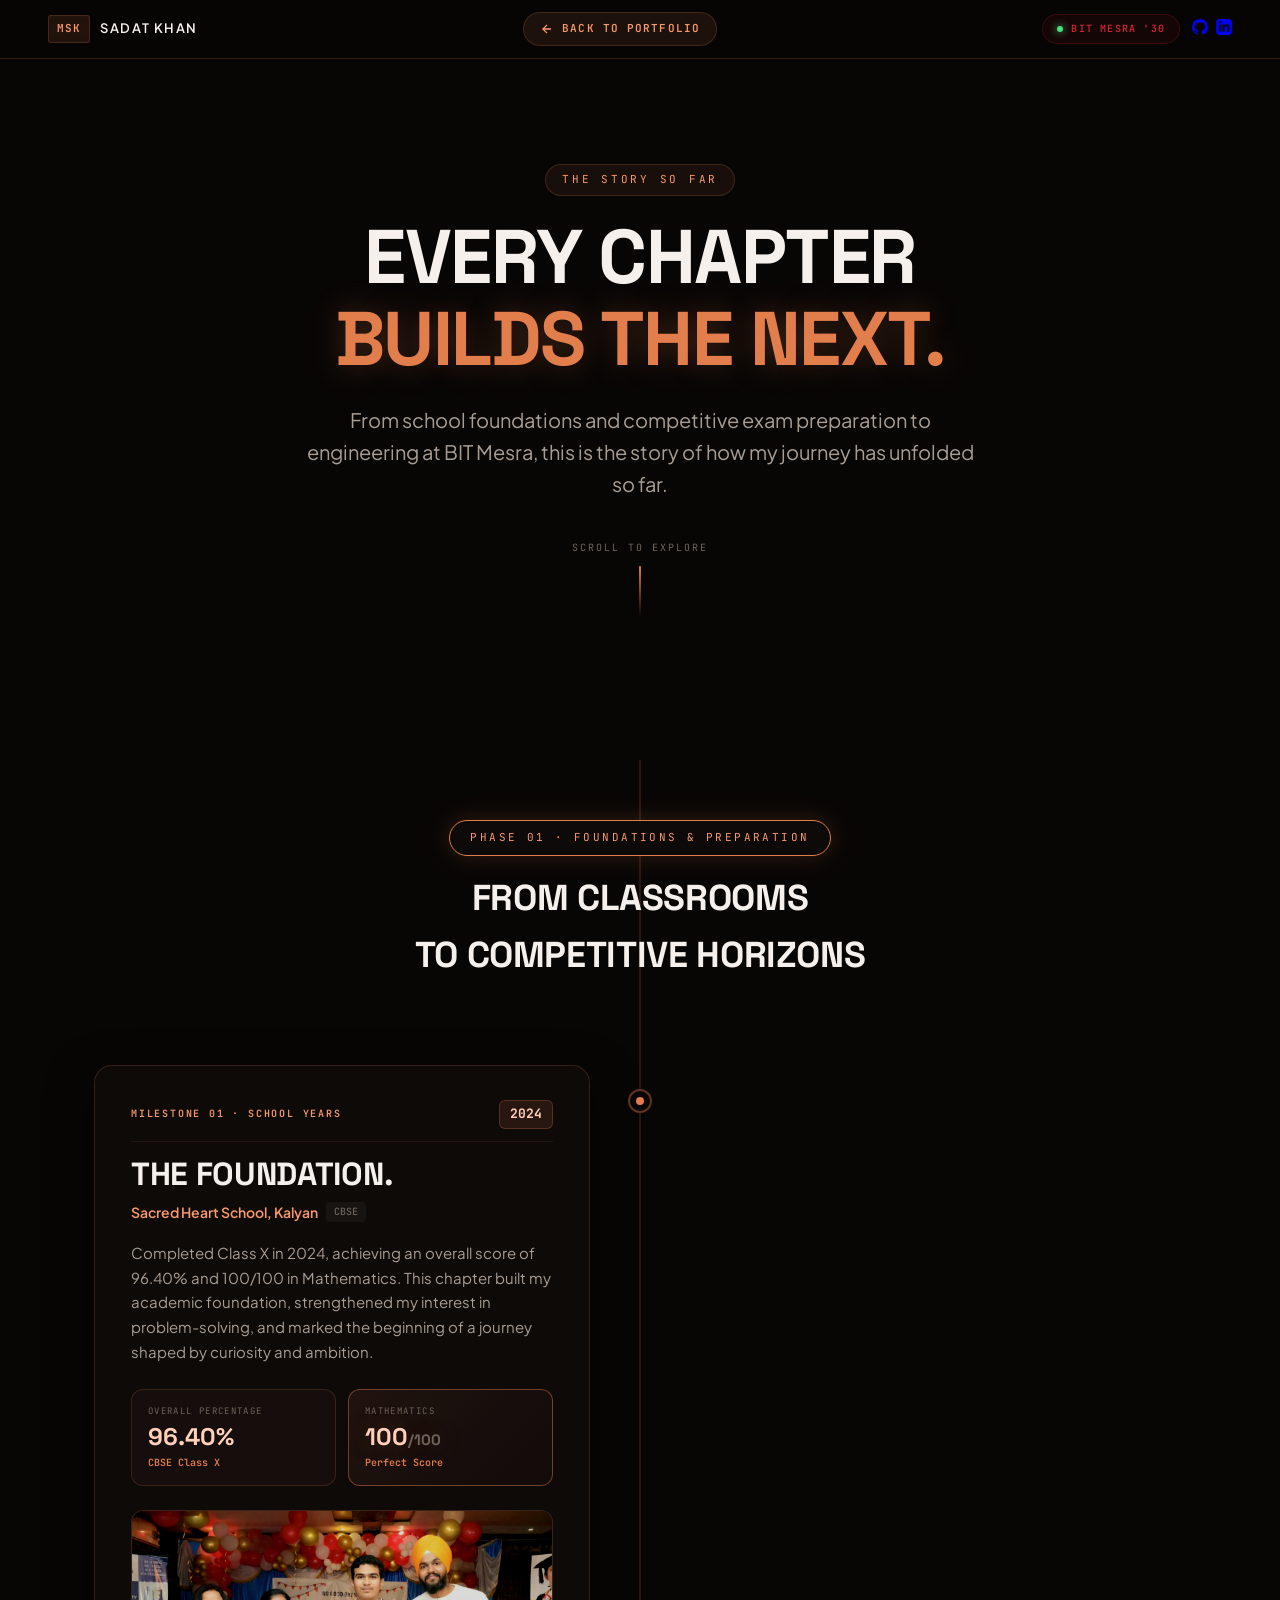
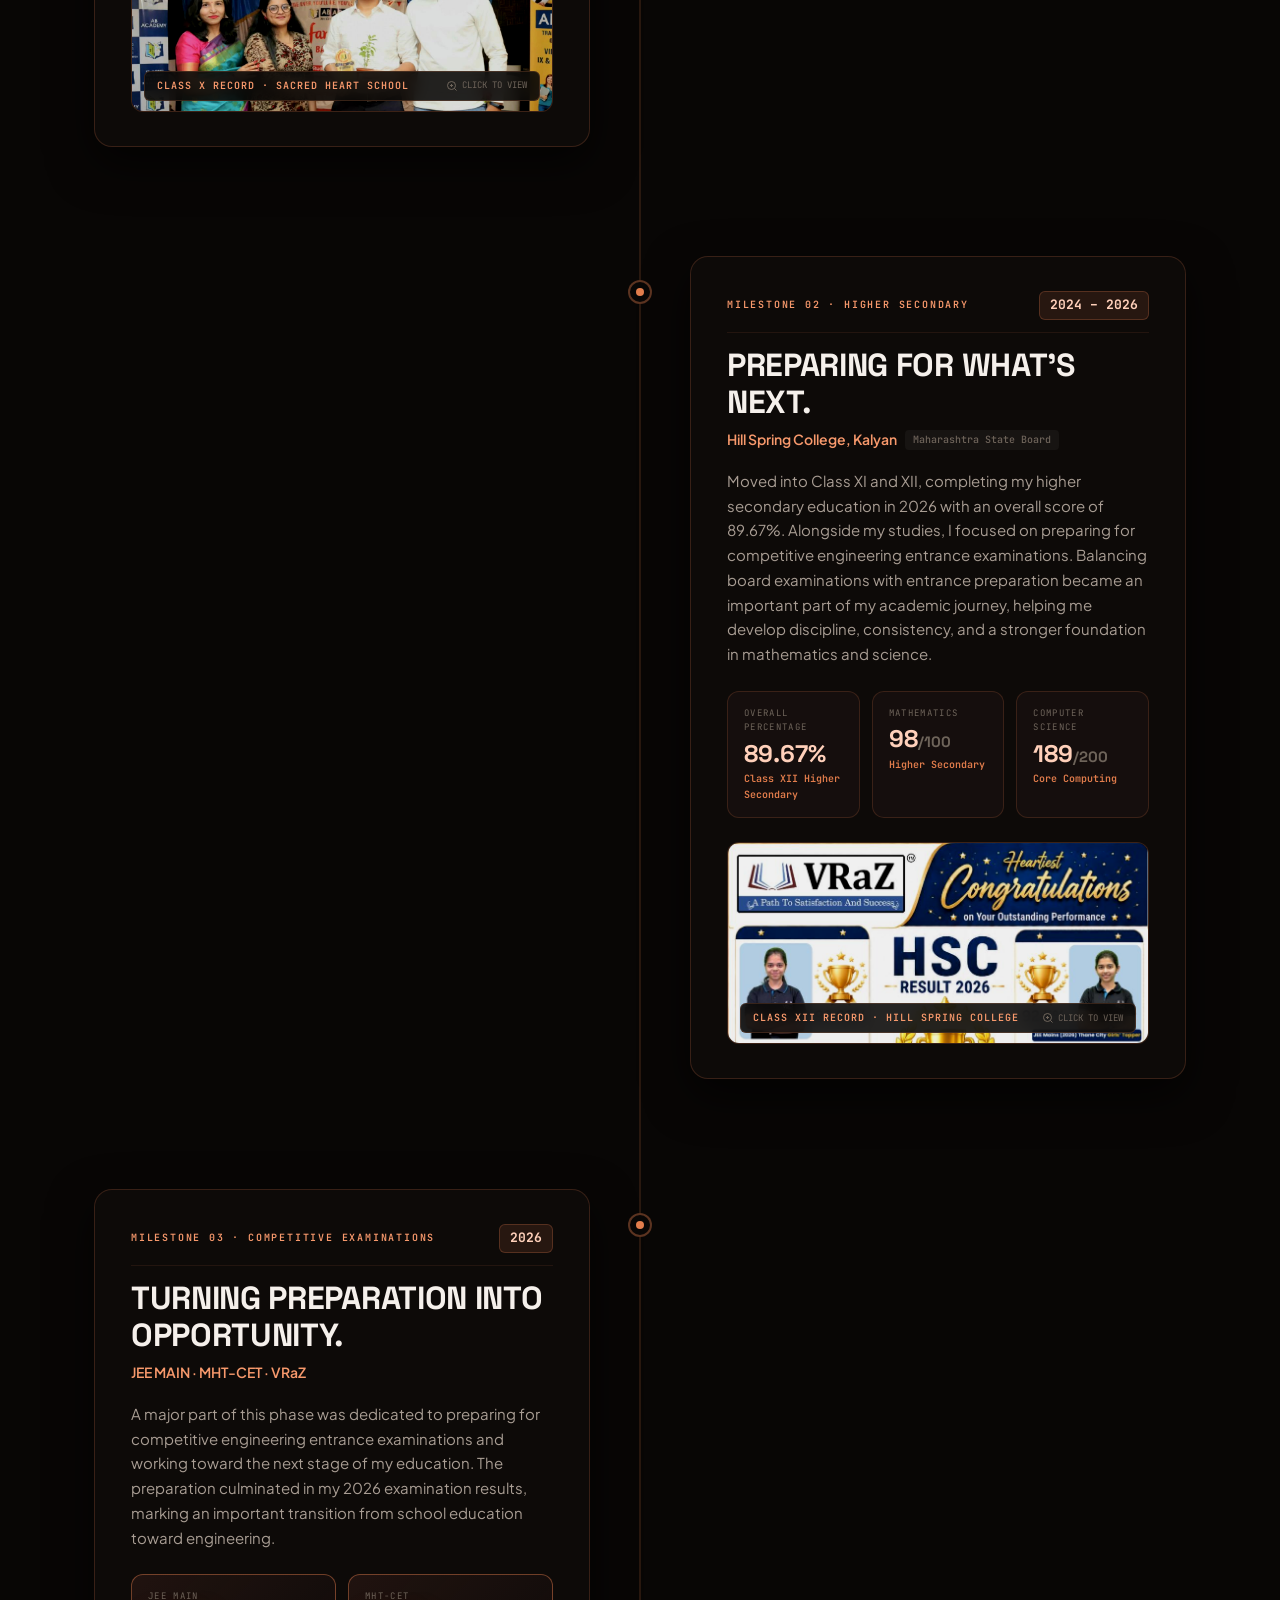
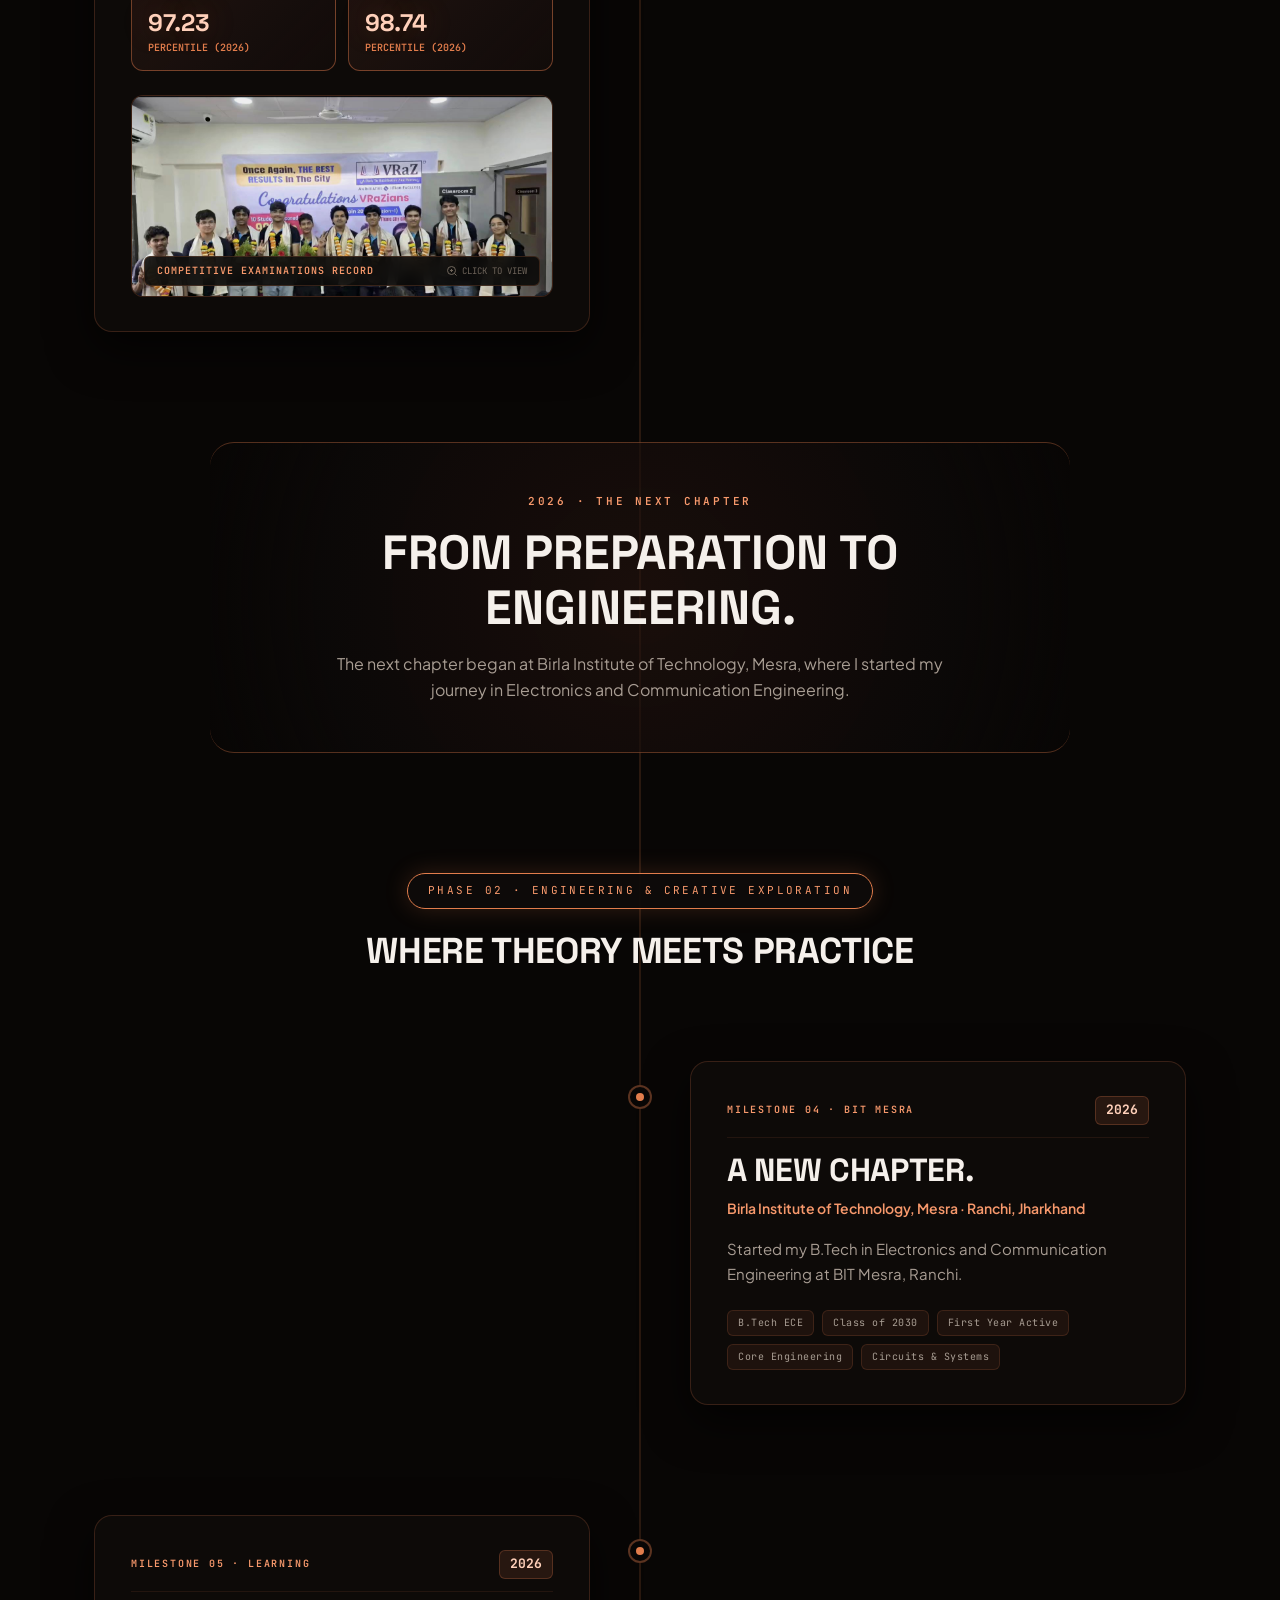
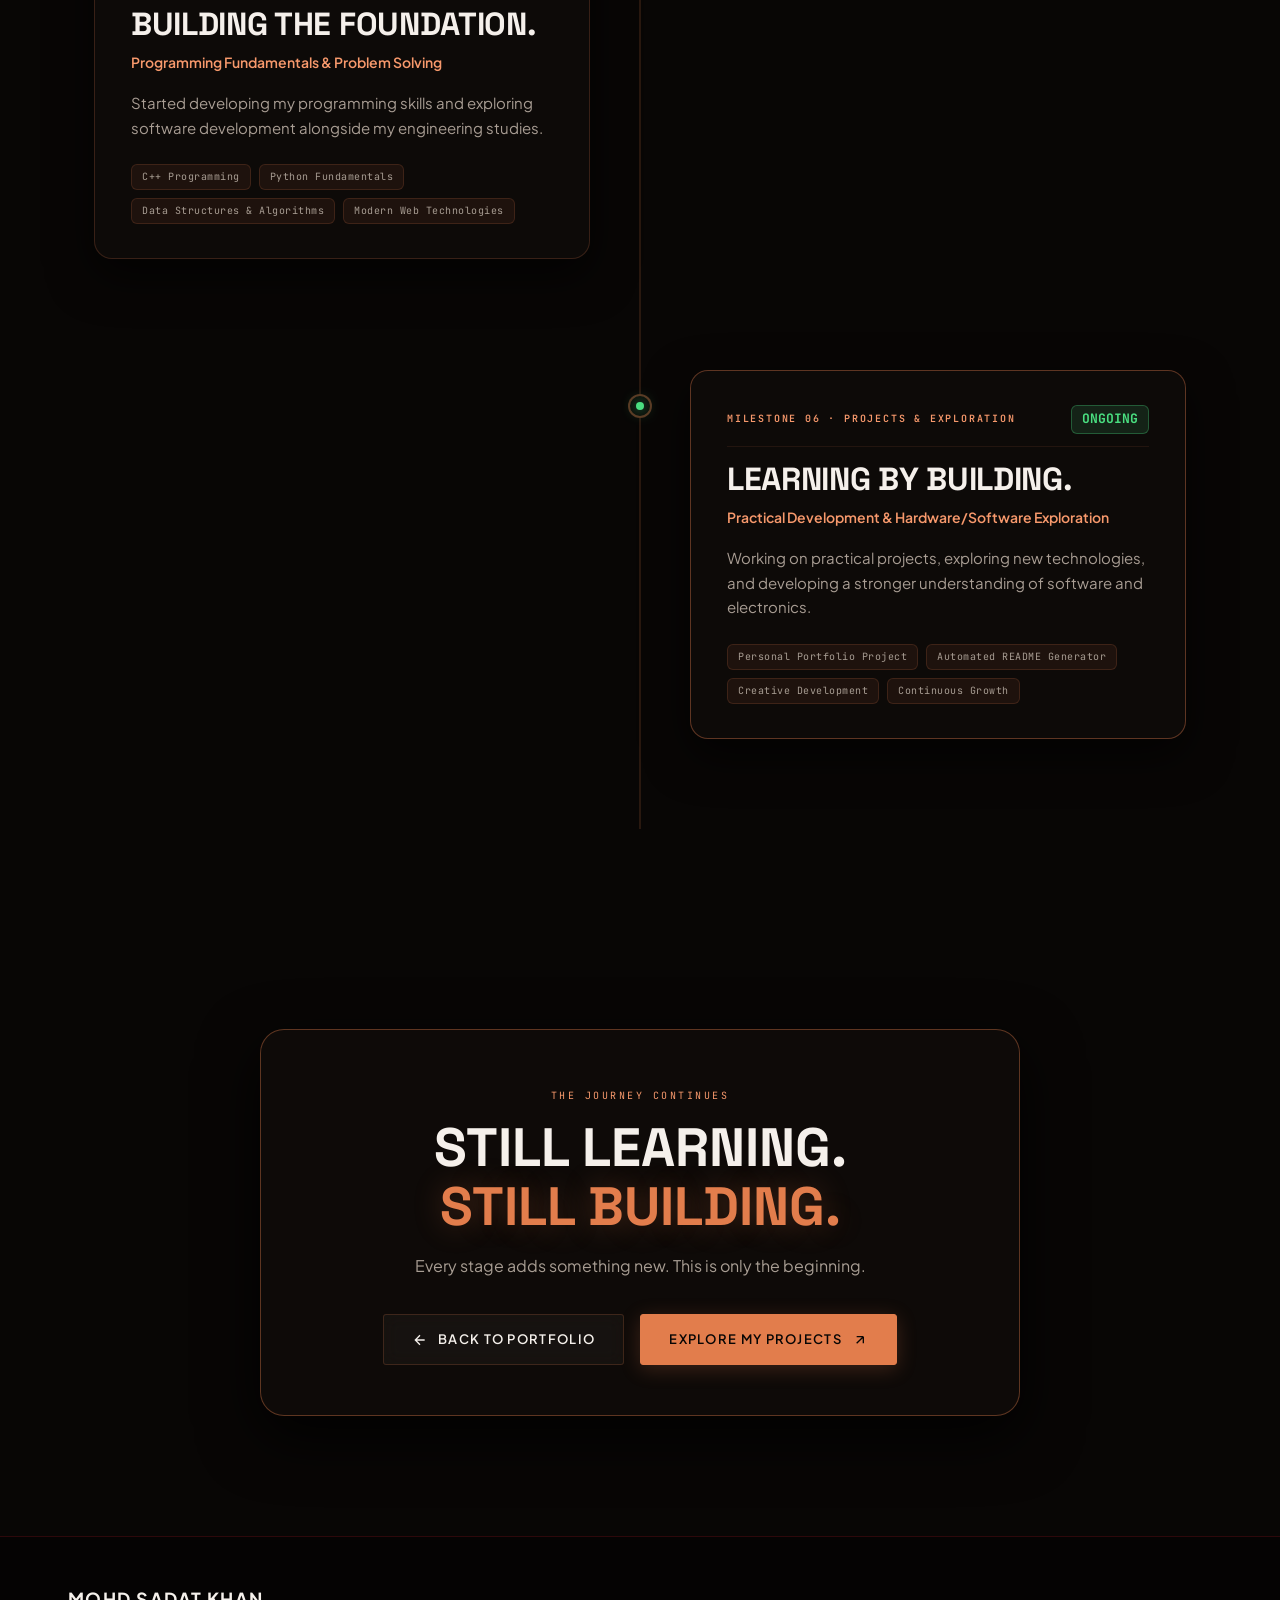
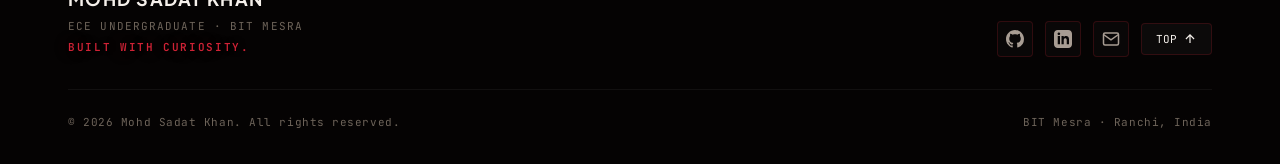
==== journey.html @ 093b2a89 "feat: complete and optimize cinematic developer portfolio" ====
<!DOCTYPE html>
<html lang="en">
<head>
  <meta charset="UTF-8">
  <meta name="viewport" content="width=device-width, initial-scale=1.0, viewport-fit=cover">
  <title>The Journey — Mohd Sadat Khan | Academic & Engineering Story</title>
  <meta name="description" content="The personal academic and engineering journey of Mohd Sadat Khan, from Sacred Heart School and Hill Spring College to competitive exams with VRaZ and B.Tech ECE at BIT Mesra.">
  <meta name="theme-color" content="#080605">
  <link rel="icon" type="image/svg+xml" href="favicon.svg">

  <!-- Open Graph / Facebook / LinkedIn -->
  <meta property="og:type" content="article">
  <meta property="og:title" content="The Journey — Mohd Sadat Khan | Academic &amp; Engineering Story">
  <meta property="og:description" content="The personal academic and engineering journey of Mohd Sadat Khan, from Sacred Heart School and Hill Spring College to competitive exams with VRaZ and B.Tech ECE at BIT Mesra.">
  <meta property="og:image" content="class12-photo-3.jpg">

  <!-- Twitter Card -->
  <meta name="twitter:card" content="summary_large_image">
  <meta name="twitter:title" content="The Journey — Mohd Sadat Khan | Academic &amp; Engineering Story">
  <meta name="twitter:description" content="The personal academic and engineering journey of Mohd Sadat Khan, from Sacred Heart School and Hill Spring College to competitive exams with VRaZ and B.Tech ECE at BIT Mesra.">
  <meta name="twitter:image" content="class12-photo-3.jpg">

  <!-- Google Fonts: Space Grotesk, Plus Jakarta Sans, JetBrains Mono -->
  <link rel="preconnect" href="https://fonts.googleapis.com">
  <link rel="preconnect" href="https://fonts.gstatic.com" crossorigin>
  <link href="https://fonts.googleapis.com/css2?family=JetBrains+Mono:wght@400;500;600;700&family=Plus+Jakarta+Sans:ital,wght@0,400;0,500;0,600;0,700;1,400&family=Space+Grotesk:wght@500;600;700;800&display=swap" rel="stylesheet">

  <link rel="stylesheet" href="style.css">
  <link rel="stylesheet" href="journey.css">
</head>
<body class="journey-page-body">

  <!-- Ambient Glow & Subtle Texture Layers -->
  <div class="journey-ambient-canvas" aria-hidden="true"></div>
  <div class="journey-grid-lines" aria-hidden="true"></div>

  <!-- Editorial Top Header -->
  <header class="site-header scrolled">
    <div class="header-inner">
      <a href="index.html" class="brand-logo" aria-label="Return to Mohd Sadat Khan Portfolio">
        <span class="logo-mark">MSK</span>
        <span class="logo-name">SADAT KHAN</span>
      </a>

      <div class="header-center-info">
        <a href="index.html" class="journey-nav-pill">
          <svg width="14" height="14" viewBox="0 0 24 24" fill="none" stroke="currentColor" stroke-width="2.2"><path d="M19 12H5M12 19l-7-7 7-7"/></svg>
          <span>BACK TO PORTFOLIO</span>
        </a>
      </div>

      <div class="header-right-actions">
        <div class="status-pill">
          <span class="pulse-indicator"></span>
          <span class="status-pill-text">BIT MESRA '30</span>
        </div>
        <div class="social-links">
          <a href="https://github.com/sadatkhan-codes" target="_blank" rel="noopener noreferrer" class="social-link" aria-label="GitHub Profile">
            <svg width="16" height="16" viewBox="0 0 24 24" fill="currentColor"><path d="M12 0C5.37 0 0 5.37 0 12c0 5.31 3.435 9.795 8.205 11.385.6.105.825-.255.825-.57 0-.285-.015-1.23-.015-2.235-3.015.555-3.795-.735-4.035-1.41-.135-.345-.72-1.41-1.23-1.695-.42-.225-1.02-.78-.015-.795.945-.015 1.62.87 1.845 1.23 1.08 1.815 2.805 1.305 3.495.99.105-.78.42-1.305.765-1.605-2.67-.3-5.46-1.335-5.46-5.925 0-1.305.465-2.385 1.23-3.225-.12-.3-.54-1.53.12-3.18 0 0 1.005-.315 3.3 1.23.96-.27 1.98-.405 3-.405s2.04.135 3 .405c2.295-1.56 3.3-1.23 3.3-1.23.66 1.65.24 2.88.12 3.18.765.84 1.23 1.905 1.23 3.225 0 4.605-2.805 5.625-5.475 5.925.435.375.81 1.095.81 2.22 0 1.605-.015 2.895-.015 3.3 0 .315.225.69.825.57A12.02 12.02 0 0024 12c0-6.63-5.37-12-12-12z"/></svg>
          </a>
          <a href="https://www.linkedin.com/in/mohd-sadat-khan-328823410/" target="_blank" rel="noopener noreferrer" class="social-link" aria-label="LinkedIn Profile">
            <svg width="16" height="16" viewBox="0 0 24 24" fill="currentColor"><path d="M19 0h-14c-2.761 0-5 2.239-5 5v14c0 2.761 2.239 5 5 5h14c2.762 0 5-2.239 5-5v-14c0-2.761-2.238-5-5-5zm-11 19h-3v-11h3v11zm-1.5-12.268c-.966 0-1.75-.79-1.75-1.764s.784-1.764 1.75-1.764 1.75.79 1.75 1.764-.783 1.764-1.75 1.764zm13.5 12.268h-3v-5.604c0-3.368-4-3.113-4 0v5.604h-3v-11h3v1.765c1.396-2.586 7-2.777 7 2.476v6.759z"/></svg>
          </a>
        </div>
      </div>
    </div>
  </header>

  <main id="main-content">

    <!-- PAGE OPENING: CINEMATIC INTRODUCTION -->
    <section class="journey-hero-section">
      <div class="journey-hero-container">
        <div class="journey-hero-label reveal-item">
          <span>THE STORY SO FAR</span>
        </div>
        <h1 class="journey-hero-title reveal-item">
          EVERY CHAPTER<br><span class="text-copper">BUILDS THE NEXT.</span>
        </h1>
        <p class="journey-hero-desc reveal-item">
          From school foundations and competitive exam preparation to engineering at BIT Mesra, this is the story of how my journey has unfolded so far.
        </p>

        <div class="journey-scroll-indicator reveal-item" aria-hidden="true">
          <span>SCROLL TO EXPLORE</span>
          <div class="journey-scroll-line"></div>
        </div>
      </div>
    </section>

    <!-- TIMELINE STORY CONTAINER -->
    <section class="journey-timeline-wrapper">
      
      <!-- Central Dynamic Timeline Spine -->
      <div class="timeline-spine" aria-hidden="true">
        <div class="timeline-spine-fill" id="timeline-spine-fill"></div>
      </div>

      <!-- ===================================================================
           PHASE 01: BEFORE BIT MESRA
           =================================================================== -->
      <div class="phase-banner reveal-item">
        <span class="phase-pill">PHASE 01 · FOUNDATIONS &amp; PREPARATION</span>
        <h2 class="phase-heading">FROM CLASSROOMS<br>TO COMPETITIVE HORIZONS</h2>
      </div>

      <!-- MILESTONE 01: SACRED HEART SCHOOL -->
      <div class="milestone-block left reveal-item" id="milestone-01">
        <div class="milestone-beacon" aria-hidden="true">
          <div class="beacon-core"></div>
        </div>

        <article class="milestone-card">
          <div class="card-meta-bar">
            <span class="card-milestone-num">MILESTONE 01 · SCHOOL YEARS</span>
            <span class="card-year-tag">2024</span>
          </div>

          <h3 class="card-main-title">THE FOUNDATION.</h3>
          <div class="card-institution">
            <span>Sacred Heart School, Kalyan</span>
            <span class="institution-board">CBSE</span>
          </div>

          <p class="card-narrative">
            Completed Class X in 2024, achieving an overall score of 96.40% and 100/100 in Mathematics.
            This chapter built my academic foundation, strengthened my interest in problem-solving, and marked the beginning of a journey shaped by curiosity and ambition.
          </p>

          <div class="academic-highlight-grid">
            <div class="highlight-stat-box">
              <span class="stat-label">OVERALL PERCENTAGE</span>
              <span class="stat-value">96.40%</span>
              <span class="stat-sublabel">CBSE Class X</span>
            </div>
            <div class="highlight-stat-box featured-score">
              <span class="stat-label">MATHEMATICS</span>
              <span class="stat-value text-copper">100<span style="font-size: 15px; color: var(--text-muted);">/100</span></span>
              <span class="stat-sublabel">Perfect Score</span>
            </div>
          </div>

          <!-- Genuine Result Photo Preview -->
          <div class="milestone-doc-frame" data-zoomable="true" data-full-src="class10-photo-1.jpg" data-caption="Class X Academic Record · Sacred Heart School (96.40% Overall, 100/100 Mathematics)">
            <img src="class10-photo-1.jpg" alt="Class X Academic Document Record" class="doc-image" loading="lazy">
            <div class="doc-overlay-badge">
              <span class="doc-badge-title">CLASS X RECORD · SACRED HEART SCHOOL</span>
              <span class="doc-zoom-hint">
                <svg width="12" height="12" viewBox="0 0 24 24" fill="none" stroke="currentColor" stroke-width="2"><circle cx="11" cy="11" r="8"/><path d="M21 21l-4.35-4.35"/><path d="M11 8v6M8 11h6"/></svg>
                CLICK TO VIEW
              </span>
            </div>
          </div>
        </article>
      </div>

      <!-- MILESTONE 02: HILL SPRING COLLEGE -->
      <div class="milestone-block right reveal-item" id="milestone-02">
        <div class="milestone-beacon" aria-hidden="true">
          <div class="beacon-core"></div>
        </div>

        <article class="milestone-card">
          <div class="card-meta-bar">
            <span class="card-milestone-num">MILESTONE 02 · HIGHER SECONDARY</span>
            <span class="card-year-tag">2024 – 2026</span>
          </div>

          <h3 class="card-main-title">PREPARING FOR WHAT'S NEXT.</h3>
          <div class="card-institution">
            <span>Hill Spring College, Kalyan</span>
            <span class="institution-board">Maharashtra State Board</span>
          </div>

          <p class="card-narrative">
            Moved into Class XI and XII, completing my higher secondary education in 2026 with an overall score of 89.67%.
            Alongside my studies, I focused on preparing for competitive engineering entrance examinations. Balancing board examinations with entrance preparation became an important part of my academic journey, helping me develop discipline, consistency, and a stronger foundation in mathematics and science.
          </p>

          <div class="academic-highlight-grid">
            <div class="highlight-stat-box">
              <span class="stat-label">OVERALL PERCENTAGE</span>
              <span class="stat-value">89.67%</span>
              <span class="stat-sublabel">Class XII Higher Secondary</span>
            </div>
            <div class="highlight-stat-box">
              <span class="stat-label">MATHEMATICS</span>
              <span class="stat-value">98<span style="font-size: 15px; color: var(--text-muted);">/100</span></span>
              <span class="stat-sublabel">Higher Secondary</span>
            </div>
            <div class="highlight-stat-box">
              <span class="stat-label">COMPUTER SCIENCE</span>
              <span class="stat-value">189<span style="font-size: 15px; color: var(--text-muted);">/200</span></span>
              <span class="stat-sublabel">Core Computing</span>
            </div>
          </div>

          <!-- Genuine Result Photo Preview -->
          <div class="milestone-doc-frame" data-zoomable="true" data-full-src="class12-photo-3.jpg" data-caption="Class XII Higher Secondary Academic Record · Hill Spring College (89.67%, Maths 98/100, CS 189/200)">
            <img src="class12-photo-3.jpg" alt="Class XII Higher Secondary Academic Record" class="doc-image" loading="lazy">
            <div class="doc-overlay-badge">
              <span class="doc-badge-title">CLASS XII RECORD · HILL SPRING COLLEGE</span>
              <span class="doc-zoom-hint">
                <svg width="12" height="12" viewBox="0 0 24 24" fill="none" stroke="currentColor" stroke-width="2"><circle cx="11" cy="11" r="8"/><path d="M21 21l-4.35-4.35"/><path d="M11 8v6M8 11h6"/></svg>
                CLICK TO VIEW
              </span>
            </div>
          </div>
        </article>
      </div>

      <!-- MILESTONE 03: COMPETITIVE EXAMINATION PREPARATION -->
      <div class="milestone-block left reveal-item" id="milestone-03">
        <div class="milestone-beacon" aria-hidden="true">
          <div class="beacon-core"></div>
        </div>

        <article class="milestone-card">
          <div class="card-meta-bar">
            <span class="card-milestone-num">MILESTONE 03 · COMPETITIVE EXAMINATIONS</span>
            <span class="card-year-tag">2026</span>
          </div>

          <h3 class="card-main-title">TURNING PREPARATION INTO OPPORTUNITY.</h3>
          <div class="card-institution">
            <span>JEE MAIN · MHT-CET · VRaZ</span>
          </div>

          <p class="card-narrative">
            A major part of this phase was dedicated to preparing for competitive engineering entrance examinations and working toward the next stage of my education.
            The preparation culminated in my 2026 examination results, marking an important transition from school education toward engineering.
          </p>

          <div class="academic-highlight-grid">
            <div class="highlight-stat-box featured-score">
              <span class="stat-label">JEE MAIN</span>
              <span class="stat-value text-copper">97.23</span>
              <span class="stat-sublabel">PERCENTILE (2026)</span>
            </div>
            <div class="highlight-stat-box featured-score">
              <span class="stat-label">MHT-CET</span>
              <span class="stat-value text-copper">98.74</span>
              <span class="stat-sublabel">PERCENTILE (2026)</span>
            </div>
          </div>

          <!-- Genuine JEE / Exam Photo Preview -->
          <div class="milestone-doc-frame" data-zoomable="true" data-full-src="jee-photo.jpg" data-caption="Competitive Examinations Document Record · JEE Main &amp; MHT-CET (2026)">
            <img src="jee-photo.jpg" alt="Competitive Examination Record" class="doc-image" loading="lazy">
            <div class="doc-overlay-badge">
              <span class="doc-badge-title">COMPETITIVE EXAMINATIONS RECORD</span>
              <span class="doc-zoom-hint">
                <svg width="12" height="12" viewBox="0 0 24 24" fill="none" stroke="currentColor" stroke-width="2"><circle cx="11" cy="11" r="8"/><path d="M21 21l-4.35-4.35"/><path d="M11 8v6M8 11h6"/></svg>
                CLICK TO VIEW
              </span>
            </div>
          </div>
        </article>
      </div>

      <!-- ===================================================================
           PHASE TRANSITION: ENTERING BIT MESRA
           =================================================================== -->
      <div class="phase-transition-bridge reveal-item">
        <div class="transition-eyebrow">2026 · THE NEXT CHAPTER</div>
        <h3 class="transition-title">FROM PREPARATION TO ENGINEERING.</h3>
        <p class="transition-statement">
          The next chapter began at Birla Institute of Technology, Mesra, where I started my journey in Electronics and Communication Engineering.
        </p>
      </div>

      <!-- ===================================================================
           PHASE 02: AT BIT MESRA AND BEYOND
           =================================================================== -->
      <div class="phase-banner reveal-item">
        <span class="phase-pill">PHASE 02 · ENGINEERING &amp; CREATIVE EXPLORATION</span>
        <h2 class="phase-heading">WHERE THEORY MEETS PRACTICE</h2>
      </div>

      <!-- MILESTONE 04: A NEW CHAPTER -->
      <div class="milestone-block right reveal-item" id="milestone-04">
        <div class="milestone-beacon" aria-hidden="true">
          <div class="beacon-core"></div>
        </div>

        <article class="milestone-card">
          <div class="card-meta-bar">
            <span class="card-milestone-num">MILESTONE 04 · BIT MESRA</span>
            <span class="card-year-tag">2026</span>
          </div>

          <h3 class="card-main-title">A NEW CHAPTER.</h3>
          <div class="card-institution">
            <span>Birla Institute of Technology, Mesra · Ranchi, Jharkhand</span>
          </div>

          <p class="card-narrative">
            Started my B.Tech in Electronics and Communication Engineering at BIT Mesra, Ranchi.
          </p>

          <div class="focus-tags-cloud">
            <span class="focus-tag">B.Tech ECE</span>
            <span class="focus-tag">Class of 2030</span>
            <span class="focus-tag">First Year Active</span>
            <span class="focus-tag">Core Engineering</span>
            <span class="focus-tag">Circuits &amp; Systems</span>
          </div>
        </article>
      </div>

      <!-- MILESTONE 05: BUILDING THE FOUNDATION -->
      <div class="milestone-block left reveal-item" id="milestone-05">
        <div class="milestone-beacon" aria-hidden="true">
          <div class="beacon-core"></div>
        </div>

        <article class="milestone-card">
          <div class="card-meta-bar">
            <span class="card-milestone-num">MILESTONE 05 · LEARNING</span>
            <span class="card-year-tag">2026</span>
          </div>

          <h3 class="card-main-title">BUILDING THE FOUNDATION.</h3>
          <div class="card-institution">
            <span>Programming Fundamentals &amp; Problem Solving</span>
          </div>

          <p class="card-narrative">
            Started developing my programming skills and exploring software development alongside my engineering studies.
          </p>

          <div class="focus-tags-cloud">
            <span class="focus-tag">C++ Programming</span>
            <span class="focus-tag">Python Fundamentals</span>
            <span class="focus-tag">Data Structures &amp; Algorithms</span>
            <span class="focus-tag">Modern Web Technologies</span>
          </div>
        </article>
      </div>

      <!-- MILESTONE 06: LEARNING BY BUILDING -->
      <div class="milestone-block right reveal-item" id="milestone-06">
        <div class="milestone-beacon" aria-hidden="true">
          <div class="beacon-core" style="box-shadow: 0 0 14px #4ade80; background: #4ade80;"></div>
        </div>

        <article class="milestone-card" style="border-color: rgba(226, 125, 76, 0.38);">
          <div class="card-meta-bar">
            <span class="card-milestone-num">MILESTONE 06 · PROJECTS &amp; EXPLORATION</span>
            <span class="card-year-tag" style="background: rgba(74, 222, 128, 0.12); color: #4ade80; border-color: rgba(74, 222, 128, 0.3);">ONGOING</span>
          </div>

          <h3 class="card-main-title">LEARNING BY BUILDING.</h3>
          <div class="card-institution">
            <span>Practical Development &amp; Hardware/Software Exploration</span>
          </div>

          <p class="card-narrative">
            Working on practical projects, exploring new technologies, and developing a stronger understanding of software and electronics.
          </p>

          <div class="focus-tags-cloud">
            <span class="focus-tag">Personal Portfolio Project</span>
            <span class="focus-tag">Automated README Generator</span>
            <span class="focus-tag">Creative Development</span>
            <span class="focus-tag">Continuous Growth</span>
          </div>
        </article>
      </div>

    </section>

    <!-- PAGE ENDING -->
    <section class="journey-ending-section">
      <div class="ending-container reveal-item">
        <span class="ending-badge">THE JOURNEY CONTINUES</span>
        <h2 class="ending-title">STILL LEARNING.<br><span class="text-copper">STILL BUILDING.</span></h2>
        <p class="ending-desc">
          Every stage adds something new. This is only the beginning.
        </p>

        <div class="ending-actions-row">
          <a href="index.html" class="btn btn-secondary">
            <svg width="16" height="16" viewBox="0 0 24 24" fill="none" stroke="currentColor" stroke-width="2"><path d="M19 12H5M12 19l-7-7 7-7"/></svg>
            <span>BACK TO PORTFOLIO</span>
          </a>
          <a href="index.html#projects" class="btn btn-primary">
            <span>EXPLORE MY PROJECTS</span>
            <svg class="btn-arrow" width="16" height="16" viewBox="0 0 24 24" fill="none" stroke="currentColor" stroke-width="2"><path d="M7 17L17 7M17 7H7M17 7V17"/></svg>
          </a>
        </div>
      </div>
    </section>

  </main>

  <!-- Document / Image Lightbox Modal -->
  <div id="image-modal" class="image-modal-backdrop" aria-hidden="true" role="dialog" aria-modal="true">
    <div class="modal-content-box">
      <button class="modal-close-btn" id="modal-close-btn" aria-label="Close Preview">&times;</button>
      <img src="" alt="Document Full Record" id="modal-full-img" class="modal-full-img">
      <div class="modal-caption" id="modal-caption"></div>
    </div>
  </div>

  <!-- Footer -->
  <footer class="site-footer">
    <div class="section-container footer-container">
      <div class="footer-top-row">
        <div class="footer-identity">
          <div class="footer-name">MOHD SADAT KHAN</div>
          <div class="footer-role">ECE UNDERGRADUATE · BIT MESRA</div>
          <div class="footer-tagline text-copper">BUILT WITH CURIOSITY.</div>
        </div>

        <div class="footer-social-links">
          <a href="https://github.com/sadatkhan-codes" target="_blank" rel="noopener noreferrer" class="footer-icon-link" aria-label="GitHub">
            <svg width="18" height="18" viewBox="0 0 24 24" fill="currentColor"><path d="M12 0C5.37 0 0 5.37 0 12c0 5.31 3.435 9.795 8.205 11.385.6.105.825-.255.825-.57 0-.285-.015-1.23-.015-2.235-3.015.555-3.795-.735-4.035-1.41-.135-.345-.72-1.41-1.23-1.695-.42-.225-1.02-.78-.015-.795.945-.015 1.62.87 1.845 1.23 1.08 1.815 2.805 1.305 3.495.99.105-.78.42-1.305.765-1.605-2.67-.3-5.46-1.335-5.46-5.925 0-1.305.465-2.385 1.23-3.225-.12-.3-.54-1.53.12-3.18 0 0 1.005-.315 3.3 1.23.96-.27 1.98-.405 3-.405s2.04.135 3 .405c2.295-1.56 3.3-1.23 3.3-1.23.66 1.65.24 2.88.12 3.18.765.84 1.23 1.905 1.23 3.225 0 4.605-2.805 5.625-5.475 5.925.435.375.81 1.095.81 2.22 0 1.605-.015 2.895-.015 3.3 0 .315.225.69.825.57A12.02 12.02 0 0024 12c0-6.63-5.37-12-12-12z"/></svg>
          </a>
          <a href="https://www.linkedin.com/in/mohd-sadat-khan-328823410/" target="_blank" rel="noopener noreferrer" class="footer-icon-link" aria-label="LinkedIn">
            <svg width="18" height="18" viewBox="0 0 24 24" fill="currentColor"><path d="M19 0h-14c-2.761 0-5 2.239-5 5v14c0 2.761 2.239 5 5 5h14c2.762 0 5-2.239 5-5v-14c0-2.761-2.238-5-5-5zm-11 19h-3v-11h3v11zm-1.5-12.268c-.966 0-1.75-.79-1.75-1.764s.784-1.764 1.75-1.764 1.75.79 1.75 1.764-.783 1.764-1.75 1.764zm13.5 12.268h-3v-5.604c0-3.368-4-3.113-4 0v5.604h-3v-11h3v1.765c1.396-2.586 7-2.777 7 2.476v6.759z"/></svg>
          </a>
          <a href="mailto:md.sadatkhan2023@gmail.com" class="footer-icon-link" aria-label="Email">
            <svg width="18" height="18" viewBox="0 0 24 24" fill="none" stroke="currentColor" stroke-width="2"><path d="M4 4h16c1.1 0 2 .9 2 2v12c0 1.1-.9 2-2 2H4c-1.1 0-2-.9-2-2V6c0-1.1.9-2 2-2z"/><polyline points="22,6 12,13 2,6"/></svg>
          </a>
          <button id="back-to-top-btn" class="back-to-top-btn" aria-label="Back to top">
            <span>TOP</span>
            <svg width="14" height="14" viewBox="0 0 24 24" fill="none" stroke="currentColor" stroke-width="2"><path d="M12 19V5M5 12l7-7 7 7"/></svg>
          </button>
        </div>
      </div>

      <div class="footer-bottom-row">
        <span class="copyright-text">&copy; <span id="current-year">2026</span> Mohd Sadat Khan. All rights reserved.</span>
        <span class="footer-sub-tag">BIT Mesra · Ranchi, India</span>
      </div>
    </div>
  </footer>

  <script src="journey.js"></script>
</body>
</html>
---- style.css ----
/* ==========================================================================
   MOHD SADAT KHAN — DEVELOPER PORTFOLIO STYLESHEET
   Aesthetic: Dark, Cinematic, Editorial, Warm Copper & Burnt Orange Accents
   ========================================================================== */

:root {
  /* Core Color Palette */
  --bg-dark: #080605;
  --bg-surface: rgba(18, 13, 11, 0.42); /* Refined translucent glass so background animation shows through */
  --bg-surface-elevated: rgba(26, 18, 16, 0.58);
  --bg-surface-subtle: rgba(255, 255, 255, 0.02);

  /* Copper & Burnt Orange Accent System */
  --copper-primary: #e27d4c;
  --copper-light: #f7996c;
  --copper-burn: #d26532;
  --copper-muted: #9c4c26;
  --copper-glow: rgba(226, 125, 76, 0.22);
  --copper-border: rgba(226, 125, 76, 0.2);
  --copper-border-light: rgba(226, 125, 76, 0.38);

  /* Crimson & Deep Burgundy Accent System (Education through Footer) */
  --crimson-primary: #b91c2c;
  --crimson-light: #cf2235;
  --crimson-bright: #e5384b;
  --crimson-burn: #941320;
  --crimson-muted: #801620;
  --crimson-burgundy: #3a0a10;
  --crimson-burgundy-deep: #1f0609;
  --crimson-glow: rgba(185, 28, 44, 0.18);
  --crimson-border: rgba(185, 28, 44, 0.22);
  --crimson-border-subtle: rgba(185, 28, 44, 0.12);
  --crimson-border-light: rgba(207, 34, 53, 0.42);
  --crimson-border-hover: rgba(229, 56, 75, 0.55);
  --crimson-surface: rgba(22, 8, 10, 0.62);
  --crimson-surface-elevated: rgba(32, 10, 14, 0.75);

  /* Typography Colors */
  --text-main: #f5f0eb;
  --text-secondary: #a89d93;
  --text-muted: #6e645a;
  --text-highlight: #ffd0ba;

  /* ==========================================================================
     TYPOGRAPHY SYSTEM (4-Tier Semantic Hierarchy)
     1. Primary Headings: Modern Sans-Serif Geometric Display (Space Grotesk)
     2. Subheadings & Titles: Medium-weight Sans-Serif (Plus Jakarta Sans)
     3. Body & Descriptive Text: Clean UI Sans-Serif (Plus Jakarta Sans)
     4. Metadata, Nav & Microcopy: Condensed / Mono-styled Sans (JetBrains Mono)
     ========================================================================== */
  --font-primary-heading: 'Space Grotesk', -apple-system, BlinkMacSystemFont, "Segoe UI", sans-serif;
  --font-subheading: 'Plus Jakarta Sans', -apple-system, BlinkMacSystemFont, "Segoe UI", sans-serif;
  --font-body: 'Plus Jakarta Sans', -apple-system, BlinkMacSystemFont, "Segoe UI", Roboto, sans-serif;
  --font-meta: 'JetBrains Mono', ui-monospace, SFMono-Regular, Menlo, Monaco, Consolas, monospace;

  /* Aliases for backwards compatibility */
  --font-display: var(--font-primary-heading);
  --font-mono: var(--font-meta);

  /* Transitions */
  --ease-editorial: cubic-bezier(0.16, 1, 0.3, 1);
  --transition-fast: 0.2s ease;
  --transition-smooth: 0.4s var(--ease-editorial);
  --transition-slow: 0.8s var(--ease-editorial);
}

/* Base Reset */
*, *::before, *::after {
  box-sizing: border-box;
  margin: 0;
  padding: 0;
}

html {
  width: 100%;
  scroll-behavior: smooth;
  background-color: var(--bg-dark);
  color: var(--text-main);
  font-family: var(--font-body);
  -webkit-font-smoothing: antialiased;
  -moz-osx-font-smoothing: grayscale;
  overflow-x: hidden;
}

body {
  width: 100%;
  min-height: 100vh;
  background-color: transparent; /* Allows canvas animation to show through */
  line-height: 1.6;
  overflow-x: hidden;
  position: relative;
}

/* Accessible Keyboard Focus Indicators */
:focus-visible {
  outline: 2px solid var(--crimson-light);
  outline-offset: 3px;
}

button:focus-visible,
a:focus-visible {
  outline: 2px solid var(--crimson-light);
  outline-offset: 3px;
}

/* Custom Scrollbar */
::-webkit-scrollbar {
  width: 6px;
}
::-webkit-scrollbar-track {
  background: var(--bg-dark);
}
::-webkit-scrollbar-thumb {
  background: #231b17;
  border-radius: 3px;
}
::-webkit-scrollbar-thumb:hover {
  background: var(--copper-burn);
}

/* ==========================================================================
   FIXED BACKGROUND CANVAS & CINEMATIC OVERLAY
   ========================================================================== */
#animation-canvas {
  position: fixed;
  top: 0;
  left: 0;
  width: 100vw;
  height: 100vh;
  z-index: -2;
  pointer-events: none;
  display: block;
  background-color: var(--bg-dark);
  will-change: transform;
}

/* Ambient gradient backdrop that gives cinematic depth while keeping canvas animation visible */
.cinematic-backdrop-overlay {
  position: fixed;
  inset: 0;
  z-index: -1;
  pointer-events: none;
  background: radial-gradient(circle at 50% 30%, rgba(226, 125, 76, 0.04) 0%, rgba(8, 6, 5, 0.15) 50%, rgba(8, 6, 5, 0.42) 100%);
}

/* ==========================================================================
   PRELOADER OVERLAY
   ========================================================================== */
.loader-overlay {
  position: fixed;
  inset: 0;
  background-color: var(--bg-dark);
  display: flex;
  align-items: center;
  justify-content: center;
  z-index: 10000;
  transition: opacity 0.7s var(--ease-editorial), visibility 0.7s;
}

.loader-overlay.loaded {
  opacity: 0;
  visibility: hidden;
  pointer-events: none;
}

.loader-container {
  display: flex;
  flex-direction: column;
  align-items: center;
  width: 220px;
  gap: 14px;
}

.loader-brand {
  font-family: var(--font-primary-heading);
  font-size: 13px;
  letter-spacing: 0.25em;
  font-weight: 700;
  color: var(--copper-primary);
}

.loader-track {
  width: 100%;
  height: 2px;
  background-color: rgba(226, 125, 76, 0.15);
  border-radius: 2px;
  overflow: hidden;
}

.loader-fill {
  width: 0%;
  height: 100%;
  background-color: var(--copper-primary);
  box-shadow: 0 0 12px var(--copper-primary);
  border-radius: 2px;
  transition: width 0.15s ease-out;
}

.loader-meta {
  width: 100%;
  display: flex;
  justify-content: space-between;
  font-family: var(--font-mono);
  font-size: 10px;
  color: var(--text-muted);
  letter-spacing: 0.1em;
}

/* ==========================================================================
   HEADER & NAVIGATION
   ========================================================================== */
.site-header {
  position: fixed;
  top: 0;
  left: 0;
  width: 100%;
  z-index: 1000;
  padding: 16px 0;
  transition: background-color var(--transition-smooth), backdrop-filter var(--transition-smooth), border-color var(--transition-smooth);
}

.site-header.scrolled {
  background-color: rgba(8, 6, 5, 0.85);
  backdrop-filter: blur(16px);
  -webkit-backdrop-filter: blur(16px);
  border-bottom: 1px solid var(--copper-border);
  padding: 12px 0;
}

.header-inner {
  max-width: 1240px;
  margin: 0 auto;
  padding: 0 28px;
  display: flex;
  align-items: center;
  justify-content: space-between;
}

.brand-logo {
  display: flex;
  align-items: center;
  gap: 12px;
  text-decoration: none;
  color: var(--text-main);
}

.logo-mark {
  font-family: var(--font-mono);
  font-size: 11px;
  font-weight: 600;
  padding: 4px 8px;
  background: rgba(226, 125, 76, 0.12);
  border: 1px solid var(--copper-border);
  border-radius: 3px;
  color: var(--copper-light);
  letter-spacing: 0.1em;
}

.logo-name {
  font-family: var(--font-subheading);
  font-size: 13px;
  font-weight: 600;
  letter-spacing: 0.12em;
  color: var(--text-main);
  transition: color var(--transition-fast);
}

.brand-logo:hover .logo-name {
  color: var(--copper-light);
}

.desktop-nav {
  display: flex;
  align-items: center;
  gap: 22px;
}

.nav-link {
  font-family: var(--font-meta);
  font-size: 11px;
  font-weight: 500;
  color: var(--text-secondary);
  text-decoration: none;
  display: flex;
  align-items: center;
  gap: 6px;
  transition: color var(--transition-fast);
  letter-spacing: 0.1em;
  text-transform: uppercase;
}

.nav-link:hover {
  color: var(--text-main);
}

.nav-idx {
  font-family: var(--font-mono);
  font-size: 10px;
  color: var(--copper-primary);
}

.contact-pill {
  padding: 6px 16px;
  border: 1px solid var(--copper-border);
  border-radius: 100px;
  background: rgba(226, 125, 76, 0.08);
  color: var(--copper-light);
  transition: all var(--transition-fast);
}

.contact-pill:hover {
  background: var(--copper-primary);
  color: #000;
  border-color: var(--copper-primary);
}

/* Mobile Toggle */
.mobile-toggle {
  display: none;
  flex-direction: column;
  justify-content: center;
  gap: 6px;
  width: 38px;
  height: 38px;
  background: rgba(255, 255, 255, 0.04);
  border: 1px solid var(--copper-border);
  border-radius: 4px;
  cursor: pointer;
  padding: 8px;
}

.hamburger-line {
  width: 100%;
  height: 2px;
  background-color: var(--text-main);
  transition: transform var(--transition-fast), opacity var(--transition-fast);
}

/* Mobile Drawer */
.mobile-drawer {
  position: fixed;
  top: 65px;
  left: 0;
  width: 100%;
  height: calc(100vh - 65px);
  background-color: rgba(8, 6, 5, 0.98);
  backdrop-filter: blur(24px);
  -webkit-backdrop-filter: blur(24px);
  padding: 30px 24px;
  display: flex;
  flex-direction: column;
  justify-content: space-between;
  transform: translateX(100%);
  transition: transform 0.4s var(--ease-editorial);
  z-index: 999;
}

.mobile-drawer.active {
  transform: translateX(0);
}

.mobile-nav-links {
  display: flex;
  flex-direction: column;
  gap: 18px;
}

.mobile-link {
  font-family: var(--font-subheading);
  font-size: 18px;
  font-weight: 600;
  letter-spacing: 0.02em;
  color: var(--text-main);
  text-decoration: none;
  display: flex;
  align-items: center;
  gap: 12px;
  padding: 8px 0;
  border-bottom: 1px solid rgba(255, 255, 255, 0.05);
}

.mobile-link .nav-idx {
  font-size: 12px;
  color: var(--copper-primary);
}

.mobile-drawer-footer {
  padding-top: 20px;
  border-top: 1px solid var(--copper-border);
  display: flex;
  flex-direction: column;
  gap: 14px;
}

.mobile-status-tag {
  font-family: var(--font-mono);
  font-size: 11px;
  color: var(--copper-light);
  letter-spacing: 0.1em;
}

.mobile-socials {
  display: flex;
  gap: 20px;
}

.mobile-socials a {
  color: var(--text-secondary);
  text-decoration: none;
  font-size: 14px;
}

/* ==========================================================================
   GLOBAL SECTION & CONTAINER SYSTEM
   ========================================================================== */
.content-wrapper {
  position: relative;
  z-index: 10;
  width: 100%;
}

.section-container {
  max-width: 1200px;
  margin: 0 auto;
  padding: 0 28px;
}

.portfolio-section {
  padding: clamp(90px, 11vw, 150px) 0;
  position: relative;
}

.section-header {
  margin-bottom: clamp(40px, 6vw, 70px);
}

.section-badge {
  display: inline-block;
  font-family: var(--font-mono);
  font-size: 11px;
  font-weight: 500;
  letter-spacing: 0.18em;
  color: var(--copper-light);
  margin-bottom: 14px;
  padding: 4px 10px;
  background: rgba(226, 125, 76, 0.08);
  border: 1px solid var(--copper-border);
  border-radius: 3px;
}

.section-title {
  font-family: var(--font-primary-heading);
  font-size: clamp(2.4rem, 5vw, 4.4rem);
  font-weight: 700;
  line-height: 1.08;
  letter-spacing: -0.025em;
  text-transform: uppercase;
  color: var(--text-main);
  text-shadow: 0 2px 24px rgba(0, 0, 0, 0.9);
}

.section-subtext {
  font-size: clamp(15px, 1.8vw, 18px);
  color: var(--text-secondary);
  max-width: 620px;
  margin-top: 18px;
  line-height: 1.6;
}

.text-copper {
  color: var(--copper-primary);
  text-shadow: 0 0 30px rgba(226, 125, 76, 0.28);
}

/* Reusable Editorial Card Aesthetic with Translucent Glass */
.editorial-card {
  background: var(--bg-surface);
  backdrop-filter: blur(8px);
  -webkit-backdrop-filter: blur(8px);
  border: 1px solid var(--copper-border);
  border-radius: 4px;
  padding: clamp(24px, 4vw, 36px);
  transition: transform var(--transition-smooth), border-color var(--transition-smooth), box-shadow var(--transition-smooth), background-color var(--transition-smooth);
  position: relative;
  box-shadow: 0 10px 30px rgba(0, 0, 0, 0.4);
}

.editorial-card:hover {
  border-color: var(--copper-border-light);
  background: var(--bg-surface-elevated);
  box-shadow: 0 16px 40px rgba(0, 0, 0, 0.6), 0 0 20px rgba(226, 125, 76, 0.12);
}

/* ==========================================================================
   BUTTONS & ACTIONS
   ========================================================================== */
.btn {
  display: inline-flex;
  align-items: center;
  justify-content: center;
  gap: 10px;
  padding: 14px 28px;
  font-family: var(--font-subheading);
  font-size: 13px;
  font-weight: 600;
  letter-spacing: 0.1em;
  text-transform: uppercase;
  text-decoration: none;
  border-radius: 3px;
  cursor: pointer;
  transition: all var(--transition-smooth);
}

.btn-primary {
  background: var(--copper-primary);
  color: #080605;
  border: 1px solid var(--copper-primary);
  box-shadow: 0 4px 20px var(--copper-glow);
}

.btn-primary:hover {
  background: var(--copper-light);
  border-color: var(--copper-light);
  transform: translateY(-2px);
  box-shadow: 0 6px 26px rgba(247, 153, 108, 0.35);
}

.btn-secondary {
  background: rgba(255, 255, 255, 0.03);
  color: var(--text-main);
  border: 1px solid var(--copper-border);
  backdrop-filter: blur(8px);
  -webkit-backdrop-filter: blur(8px);
}

.btn-secondary:hover {
  background: rgba(226, 125, 76, 0.12);
  border-color: var(--copper-primary);
  color: var(--copper-light);
  transform: translateY(-2px);
}

.btn-sm {
  padding: 10px 18px;
  font-size: 11px;
}

.btn-arrow {
  transition: transform var(--transition-fast);
}

.btn:hover .btn-arrow {
  transform: translate(3px, -3px);
}

/* ==========================================================================
   INTRO GREETING SECTION (Face Graphic + Popping Bubble with Typewriter)
   ========================================================================== */
.intro-section {
  min-height: 100vh;
  min-height: 100svh;
  display: flex;
  flex-direction: column;
  align-items: center;
  justify-content: space-between;
  position: relative;
  padding: 110px 24px 40px;
  z-index: 2;
  overflow: hidden;
}

.intro-container {
  width: 100%;
  max-width: 1200px;
  margin: 0 auto;
  flex: 1;
  display: flex;
  flex-direction: column;
  align-items: center;
  justify-content: space-between;
  position: relative;
}

.speech-bubble-wrapper {
  margin-top: clamp(40px, 12vh, 110px);
  display: flex;
  justify-content: flex-start;
  padding-left: clamp(24px, 8vw, 140px);
  width: 100%;
  max-width: 1240px;
  position: relative;
  z-index: 10;
}

.speech-bubble {
  position: relative;
  display: inline-flex;
  flex-direction: column;
  padding: 18px 26px 20px;
  background: rgba(14, 11, 10, 0.85);
  backdrop-filter: blur(16px);
  -webkit-backdrop-filter: blur(16px);
  border: 1px solid var(--copper-border-light);
  border-radius: 18px;
  box-shadow: 0 16px 40px rgba(0, 0, 0, 0.75), 0 0 25px rgba(226, 125, 76, 0.18);
  max-width: 420px;
  min-width: 280px;
  animation: bubble-pop 0.75s cubic-bezier(0.34, 1.56, 0.64, 1) forwards, bubble-float 3.5s ease-in-out 0.8s infinite alternate;
  transform-origin: bottom left;
}

/* On laptop/desktop: Speech bubble tail sits on right side pointing towards the center face */
.bubble-tail {
  position: absolute;
  bottom: 22px;
  right: -9px;
  left: auto;
  transform: rotate(45deg);
  width: 16px;
  height: 16px;
  background: rgba(14, 11, 10, 0.9);
  border-top: 1px solid var(--copper-border-light);
  border-right: 1px solid var(--copper-border-light);
  border-bottom: none;
  border-left: none;
}

.bubble-header-strip {
  display: flex;
  align-items: center;
  gap: 8px;
  margin-bottom: 6px;
}

.bubble-live-dot {
  width: 6px;
  height: 6px;
  border-radius: 50%;
  background: #4ade80;
  box-shadow: 0 0 8px #4ade80;
}

.bubble-name-tag {
  font-family: var(--font-meta);
  font-size: 10px;
  letter-spacing: 0.16em;
  color: var(--copper-light);
  font-weight: 600;
}

.bubble-body {
  font-family: var(--font-subheading);
  font-size: clamp(15px, 2vw, 18px);
  font-weight: 600;
  color: var(--text-main);
  line-height: 1.45;
  min-height: 48px;
  display: flex;
  align-items: center;
}

.typewriter-text {
  color: var(--text-main);
}

.typing-cursor {
  display: inline-block;
  font-family: var(--font-meta);
  font-weight: 300;
  color: var(--copper-primary);
  margin-left: 3px;
  animation: blink-cursor 0.9s steps(2, start) infinite;
}

.intro-scroll-prompt {
  display: flex;
  flex-direction: column;
  align-items: center;
  gap: 8px;
  text-decoration: none;
  color: var(--text-secondary);
  transition: color var(--transition-fast), transform var(--transition-fast);
  margin-bottom: 18px;
  z-index: 10;
}

.intro-scroll-prompt:hover {
  color: var(--copper-light);
  transform: translateY(3px);
}

.prompt-text {
  font-family: var(--font-meta);
  font-size: 10px;
  letter-spacing: 0.2em;
  color: var(--copper-light);
  font-weight: 600;
}

.prompt-chevron {
  animation: bounce-arrow 1.8s infinite ease-in-out;
  color: var(--copper-primary);
}

@keyframes blink-cursor {
  0%, 100% { opacity: 1; }
  50% { opacity: 0; }
}

@keyframes bubble-pop {
  0% {
    opacity: 0;
    transform: scale(0.2) translateY(30px);
  }
  65% {
    opacity: 1;
    transform: scale(1.08) translateY(-4px);
  }
  85% {
    transform: scale(0.96) translateY(2px);
  }
  100% {
    opacity: 1;
    transform: scale(1) translateY(0);
  }
}

@keyframes bubble-float {
  0% {
    transform: translateY(0);
  }
  100% {
    transform: translateY(-8px);
  }
}

@keyframes bounce-arrow {
  0%, 100% { transform: translateY(0); }
  50% { transform: translateY(6px); }
}

/* ==========================================================================
   HERO SECTION
   ========================================================================== */
.hero-section {
  min-height: 100vh;
  min-height: 100svh;
  display: flex;
  align-items: center;
  justify-content: center;
  position: relative;
  padding: 120px 0 60px;
  overflow: hidden;
}

/* Subtle ambient vignette overlay behind hero container to keep text contrast without turning bottom completely black */
.hero-vignette-ambient {
  position: absolute;
  inset: 0;
  z-index: 1;
  pointer-events: none;
  background: radial-gradient(circle at 50% 50%, rgba(8, 6, 5, 0.32) 0%, rgba(8, 6, 5, 0.54) 55%, rgba(8, 6, 5, 0.7) 100%);
}

.hero-container {
  display: flex;
  flex-direction: column;
  align-items: center;
  justify-content: center;
  min-height: calc(100vh - 180px);
  position: relative;
  z-index: 2;
  width: 100%;
}

.hero-content-block {
  max-width: 860px;
  width: 100%;
  margin: 0 auto;
  text-align: center;
  display: flex;
  flex-direction: column;
  align-items: center;
  position: relative;
  padding: clamp(38px, 5.5vw, 60px) clamp(24px, 4.5vw, 52px);
  border-radius: 8px;
  background: radial-gradient(ellipse at 50% 50%, rgba(12, 9, 8, 0.9) 0%, rgba(10, 8, 7, 0.8) 55%, rgba(8, 6, 5, 0.45) 85%, transparent 100%);
  backdrop-filter: blur(14px);
  -webkit-backdrop-filter: blur(14px);
  border: 1px solid rgba(226, 125, 76, 0.16);
  box-shadow: 0 24px 70px rgba(0, 0, 0, 0.85), 0 0 50px rgba(226, 125, 76, 0.05);
}

.hero-header-meta {
  display: flex;
  align-items: center;
  justify-content: center;
  gap: 14px;
  margin-bottom: 24px;
  flex-wrap: wrap;
}

.hero-tag {
  display: inline-flex;
  align-items: center;
  gap: 8px;
  font-family: var(--font-mono);
  font-size: 11px;
  font-weight: 500;
  letter-spacing: 0.16em;
  color: var(--copper-light);
  padding: 6px 12px;
  background: rgba(226, 125, 76, 0.08);
  border: 1px solid var(--copper-border);
  border-radius: 3px;
}

.pulsing-dot {
  width: 6px;
  height: 6px;
  border-radius: 50%;
  background-color: var(--copper-primary);
  box-shadow: 0 0 10px var(--copper-primary);
  animation: pulse-glow 2s infinite ease-in-out;
}

.hero-status-badge {
  font-family: var(--font-mono);
  font-size: 11px;
  letter-spacing: 0.12em;
  color: var(--text-muted);
  border: 1px solid rgba(255, 255, 255, 0.07);
  padding: 6px 12px;
  border-radius: 3px;
  background: rgba(0, 0, 0, 0.3);
}

.hero-title {
  font-family: var(--font-primary-heading);
  font-size: clamp(2.8rem, 7vw, 5.8rem);
  font-weight: 700;
  line-height: 1.02;
  letter-spacing: -0.025em;
  text-transform: uppercase;
  margin-bottom: 22px;
  text-align: center;
  text-shadow: 0 4px 30px rgba(0, 0, 0, 0.95);
}

.hero-description {
  font-family: var(--font-body);
  font-size: clamp(15px, 1.8vw, 19px);
  color: var(--text-secondary);
  line-height: 1.65;
  max-width: 620px;
  margin: 0 auto 34px;
  text-align: center;
  text-shadow: 0 2px 18px rgba(0, 0, 0, 0.95);
}

.hero-actions {
  display: flex;
  align-items: center;
  justify-content: center;
  gap: 16px;
  flex-wrap: wrap;
  margin-bottom: 30px;
}

.hero-social-strip {
  display: flex;
  align-items: center;
  justify-content: center;
  gap: 12px;
}

.social-chip {
  display: inline-flex;
  align-items: center;
  gap: 8px;
  padding: 8px 14px;
  background: rgba(255, 255, 255, 0.03);
  border: 1px solid rgba(255, 255, 255, 0.08);
  border-radius: 3px;
  color: var(--text-secondary);
  text-decoration: none;
  font-size: 12px;
  font-family: var(--font-mono);
  letter-spacing: 0.04em;
  transition: all var(--transition-fast);
}

.social-chip:hover {
  background: rgba(226, 125, 76, 0.1);
  border-color: var(--copper-border);
  color: var(--copper-light);
}

/* Scroll indicator */
.hero-scroll-indicator {
  position: absolute;
  bottom: 12px;
  right: 28px;
  display: flex;
  align-items: center;
  gap: 12px;
  z-index: 3;
}

.scroll-label {
  font-family: var(--font-mono);
  font-size: 9px;
  letter-spacing: 0.2em;
  color: var(--text-muted);
}

.scroll-mouse {
  width: 18px;
  height: 28px;
  border: 1px solid rgba(226, 125, 76, 0.4);
  border-radius: 12px;
  display: flex;
  justify-content: center;
  padding-top: 5px;
}

.scroll-wheel {
  width: 3px;
  height: 6px;
  background: var(--copper-primary);
  border-radius: 2px;
  animation: mouse-scroll 1.6s infinite ease-in-out;
}

@keyframes mouse-scroll {
  0% { transform: translateY(0); opacity: 1; }
  100% { transform: translateY(10px); opacity: 0; }
}

@keyframes pulse-glow {
  0%, 100% { opacity: 1; transform: scale(1); }
  50% { opacity: 0.4; transform: scale(0.85); }
}

/* ==========================================================================
   SECTION 01: ABOUT ME
   ========================================================================== */
.about-grid {
  display: grid;
  grid-template-columns: 1.15fr 0.85fr;
  gap: 24px;
}

.about-narrative-card {
  display: flex;
  flex-direction: column;
  justify-content: space-between;
  gap: 20px;
}

.lead-statement {
  font-size: clamp(18px, 2.2vw, 24px);
  font-weight: 500;
  line-height: 1.5;
  color: var(--text-main);
  border-left: 2px solid var(--copper-primary);
  padding-left: 18px;
}

.body-statement {
  font-size: clamp(14px, 1.4vw, 16px);
  color: var(--text-secondary);
  line-height: 1.7;
}

.text-highlight {
  color: var(--text-highlight);
  background: rgba(226, 125, 76, 0.05);
  padding: 14px 18px;
  border-radius: 3px;
  border-left: 2px solid var(--copper-burn);
}

.about-cards-column {
  display: flex;
  flex-direction: column;
  gap: 16px;
}

.info-card {
  padding: 24px;
}

.card-header-line {
  display: flex;
  align-items: center;
  justify-content: space-between;
  margin-bottom: 12px;
}

.card-tag {
  font-family: var(--font-mono);
  font-size: 10px;
  letter-spacing: 0.15em;
  color: var(--copper-light);
}

.card-dot {
  width: 5px;
  height: 5px;
  background: var(--copper-primary);
  border-radius: 50%;
}

.card-title {
  font-family: var(--font-subheading);
  font-size: 16px;
  font-weight: 600;
  letter-spacing: 0.03em;
  color: var(--text-main);
  margin-bottom: 8px;
}

.card-desc {
  font-size: 13px;
  color: var(--text-secondary);
  line-height: 1.6;
}

/* ==========================================================================
   LOWER HALF SECTION ACCENTS (EDUCATION THROUGH FOOTER)
   Aesthetic: Premium Black & Deep-Red / Crimson & Burgundy Technical Editorial
   ========================================================================== */

#education .section-badge,
#skills .section-badge,
#exploration .section-badge,
#projects .section-badge,
#in-progress .section-badge,
#journey .section-badge,
#beyond-code .section-badge,
#contact .section-badge {
  color: var(--crimson-light);
  background: rgba(185, 28, 44, 0.08);
  border: 1px solid var(--crimson-border);
}

#education .text-copper,
#skills .text-copper,
#exploration .text-copper,
#projects .text-copper,
#in-progress .text-copper,
#journey .text-copper,
#beyond-code .text-copper,
#contact .text-copper,
.site-footer .text-copper {
  color: var(--crimson-light);
  text-shadow: 0 0 28px rgba(185, 28, 44, 0.32);
}

/* Technical Corner Accents on Key Showcase Cards */
.university-banner-card,
.project-card:not(.placeholder-project),
.journey-portal-card,
.contact-box {
  position: relative;
}

.university-banner-card::before,
.university-banner-card::after,
.project-card:not(.placeholder-project)::before,
.project-card:not(.placeholder-project)::after,
.journey-portal-card::before,
.journey-portal-card::after,
.contact-box::before,
.contact-box::after {
  content: '';
  position: absolute;
  width: 10px;
  height: 10px;
  pointer-events: none;
  transition: border-color var(--transition-smooth);
  z-index: 2;
}

.university-banner-card::before,
.project-card:not(.placeholder-project)::before,
.journey-portal-card::before,
.contact-box::before {
  top: -1px;
  left: -1px;
  border-top: 2px solid var(--crimson-light);
  border-left: 2px solid var(--crimson-light);
}

.university-banner-card::after,
.project-card:not(.placeholder-project)::after,
.journey-portal-card::after,
.contact-box::after {
  bottom: -1px;
  right: -1px;
  border-bottom: 2px solid var(--crimson-light);
  border-right: 2px solid var(--crimson-light);
}

.university-banner-card:hover::before,
.university-banner-card:hover::after,
.project-card:not(.placeholder-project):hover::before,
.project-card:not(.placeholder-project):hover::after,
.journey-portal-card:hover::before,
.journey-portal-card:hover::after,
.contact-box:hover::before,
.contact-box:hover::after {
  border-color: var(--crimson-bright);
}

/* ==========================================================================
   SECTION 02: EDUCATION (Three Subsections)
   ========================================================================== */
/* Subsection A: University Banner */
.university-banner-card {
  border: 1px solid var(--crimson-border);
  background: linear-gradient(135deg, rgba(28, 9, 13, 0.6) 0%, rgba(12, 6, 8, 0.65) 100%);
  margin-bottom: 34px;
  box-shadow: 0 10px 30px rgba(0, 0, 0, 0.5), inset 0 1px 0 rgba(185, 28, 44, 0.15);
}

.university-banner-card:hover {
  border-color: var(--crimson-border-light);
  box-shadow: 0 16px 40px rgba(0, 0, 0, 0.65), 0 0 24px rgba(185, 28, 44, 0.12);
}

.uni-header-row {
  display: flex;
  align-items: flex-start;
  justify-content: space-between;
  gap: 20px;
  margin-bottom: 28px;
  flex-wrap: wrap;
}

#education .copper-badge {
  font-family: var(--font-mono);
  font-size: 10px;
  letter-spacing: 0.16em;
  color: var(--crimson-light);
  display: block;
  margin-bottom: 8px;
}

.uni-name {
  font-family: var(--font-subheading);
  font-size: clamp(20px, 3vw, 30px);
  font-weight: 700;
  letter-spacing: -0.01em;
  color: var(--text-main);
}

.uni-location {
  font-size: 14px;
  color: var(--text-secondary);
  margin-top: 4px;
}

.uni-meta-pill {
  display: flex;
  align-items: center;
  gap: 12px;
  background: rgba(10, 5, 7, 0.65);
  padding: 6px 14px;
  border: 1px solid var(--crimson-border);
  border-radius: 4px;
}

.duration-tag {
  font-family: var(--font-mono);
  font-size: 12px;
  color: var(--crimson-light);
  font-weight: 600;
}

.status-indicator-tag {
  font-family: var(--font-mono);
  font-size: 11px;
  color: var(--text-secondary);
  display: flex;
  align-items: center;
  gap: 6px;
}

.pulse-indicator {
  width: 6px;
  height: 6px;
  border-radius: 50%;
  background: #4ade80;
  box-shadow: 0 0 8px #4ade80;
}

.uni-details-grid {
  display: grid;
  grid-template-columns: repeat(3, 1fr);
  gap: 20px;
  padding: 20px 0;
  border-top: 1px solid rgba(185, 28, 44, 0.18);
  border-bottom: 1px solid rgba(185, 28, 44, 0.18);
  margin-bottom: 20px;
}

.uni-detail-item {
  display: flex;
  flex-direction: column;
  gap: 4px;
}

.detail-label {
  font-family: var(--font-mono);
  font-size: 10px;
  letter-spacing: 0.14em;
  color: var(--crimson-muted);
}

.detail-val {
  font-size: 14px;
  font-weight: 600;
  color: var(--text-main);
}

.uni-statement-box {
  padding-left: 16px;
  border-left: 2px solid var(--crimson-primary);
}

.quote-text {
  font-style: italic;
  font-size: 14px;
  color: var(--text-main);
  line-height: 1.6;
}

/* Subsection Divider */
.subsection-divider {
  display: flex;
  align-items: center;
  gap: 16px;
  margin: 36px 0 24px;
}

.subsection-divider::before,
.subsection-divider::after {
  content: '';
  flex: 1;
  height: 1px;
  background: linear-gradient(90deg, transparent, rgba(185, 28, 44, 0.28), transparent);
}

.divider-label {
  font-family: var(--font-mono);
  font-size: 10px;
  letter-spacing: 0.2em;
  color: var(--crimson-light);
  text-transform: uppercase;
}

/* Subsection B: School Cards Dual Grid */
.school-dual-grid {
  display: grid;
  grid-template-columns: repeat(2, 1fr);
  gap: 20px;
  margin-bottom: 30px;
}

.academic-record-card {
  display: flex;
  flex-direction: column;
  border: 1px solid rgba(185, 28, 44, 0.18);
  background: rgba(16, 7, 9, 0.55);
}

.academic-record-card:hover {
  border-color: var(--crimson-border-light);
  box-shadow: 0 16px 40px rgba(0, 0, 0, 0.65), 0 0 20px rgba(185, 28, 44, 0.1);
}

.academic-card-top {
  display: flex;
  align-items: center;
  justify-content: space-between;
  margin-bottom: 12px;
}

.academic-year {
  font-family: var(--font-mono);
  font-size: 16px;
  font-weight: 700;
  color: var(--crimson-light);
}

.board-badge {
  font-family: var(--font-mono);
  font-size: 9px;
  letter-spacing: 0.1em;
  padding: 3px 8px;
  border-radius: 2px;
  background: rgba(255, 255, 255, 0.03);
  color: var(--text-muted);
  border: 1px solid rgba(255, 255, 255, 0.07);
}

.school-name {
  font-family: var(--font-subheading);
  font-size: 20px;
  font-weight: 600;
  color: var(--text-main);
  letter-spacing: 0.01em;
}

.school-sub {
  font-size: 13px;
  color: var(--text-secondary);
  margin-bottom: 18px;
}

.overall-score-pill {
  display: flex;
  align-items: baseline;
  justify-content: space-between;
  padding: 12px 16px;
  background: rgba(10, 5, 7, 0.55);
  border: 1px solid rgba(185, 28, 44, 0.22);
  border-radius: 3px;
  margin-bottom: 16px;
}

.score-label {
  font-family: var(--font-mono);
  font-size: 10px;
  letter-spacing: 0.1em;
  color: var(--text-secondary);
}

.score-large {
  font-family: var(--font-mono);
  font-size: 20px;
  font-weight: 700;
  color: #f5f0eb;
}

.highlight-scores-row {
  display: grid;
  grid-template-columns: 1fr 1fr;
  gap: 12px;
  margin-top: auto;
}

.highlight-score-box {
  background: rgba(255, 255, 255, 0.02);
  border: 1px solid rgba(255, 255, 255, 0.06);
  padding: 12px;
  border-radius: 3px;
  position: relative;
}

.perfect-highlight {
  border-color: rgba(185, 28, 44, 0.35);
  background: rgba(185, 28, 44, 0.08);
  grid-column: span 2;
}

.score-badge-perfect {
  position: absolute;
  top: 8px;
  right: 8px;
  font-family: var(--font-mono);
  font-size: 8px;
  letter-spacing: 0.12em;
  background: var(--crimson-primary);
  color: #fff;
  padding: 2px 6px;
  border-radius: 2px;
  font-weight: 700;
}

.subject-name {
  display: block;
  font-family: var(--font-mono);
  font-size: 10px;
  letter-spacing: 0.1em;
  color: var(--text-muted);
  margin-bottom: 4px;
}

.subject-mark {
  font-family: var(--font-mono);
  font-size: 20px;
  font-weight: 700;
  color: var(--text-main);
}

.mark-total {
  font-size: 12px;
  color: var(--text-muted);
}

/* Subsection C: Competitive Exams Dual Grid */
.exam-dual-grid {
  display: grid;
  grid-template-columns: repeat(2, 1fr);
  gap: 20px;
}

.exam-result-card {
  text-align: center;
  padding: 32px 24px;
  border: 1px solid rgba(185, 28, 44, 0.22);
  background: linear-gradient(180deg, rgba(26, 9, 13, 0.72) 0%, rgba(12, 6, 8, 0.7) 100%);
}

.exam-result-card:hover {
  border-color: var(--crimson-border-light);
  box-shadow: 0 16px 40px rgba(0, 0, 0, 0.65), 0 0 20px rgba(185, 28, 44, 0.1);
}

.exam-card-header {
  display: flex;
  justify-content: space-between;
  font-family: var(--font-mono);
  font-size: 10px;
  color: var(--crimson-muted);
  margin-bottom: 12px;
}

.exam-title {
  font-family: var(--font-subheading);
  font-size: 22px;
  font-weight: 600;
  letter-spacing: 0.04em;
  color: var(--text-main);
  margin-bottom: 14px;
}

.percentile-display {
  display: flex;
  flex-direction: column;
  align-items: center;
  margin-bottom: 12px;
}

.percentile-val {
  font-family: var(--font-primary-heading);
  font-size: clamp(38px, 5.5vw, 56px);
  font-weight: 700;
  line-height: 1;
  color: var(--crimson-light);
  letter-spacing: -0.02em;
  text-shadow: 0 0 28px rgba(185, 28, 44, 0.3);
}

.percentile-unit {
  font-family: var(--font-mono);
  font-size: 11px;
  letter-spacing: 0.2em;
  color: var(--crimson-muted);
  margin-top: 4px;
}

.exam-note {
  font-size: 12px;
  color: var(--text-secondary);
}

/* ==========================================================================
   SECTION 03: TECHNICAL SKILLS
   ========================================================================== */
.skills-categories-grid {
  display: grid;
  grid-template-columns: repeat(2, 1fr);
  gap: 20px;
}

.skill-category-card {
  padding: 28px;
  border: 1px solid rgba(185, 28, 44, 0.16);
  background: rgba(16, 7, 9, 0.52);
}

.skill-category-card:hover {
  border-color: var(--crimson-border-light);
  box-shadow: 0 16px 40px rgba(0, 0, 0, 0.65), 0 0 20px rgba(185, 28, 44, 0.1);
}

.cat-header {
  display: flex;
  align-items: baseline;
  gap: 12px;
  padding-bottom: 16px;
  border-bottom: 1px solid rgba(185, 28, 44, 0.16);
  margin-bottom: 20px;
}

.cat-num {
  font-family: var(--font-mono);
  font-size: 12px;
  color: var(--crimson-light);
}

.cat-title {
  font-family: var(--font-subheading);
  font-size: 17px;
  font-weight: 600;
  letter-spacing: 0.04em;
  color: var(--text-main);
}

.skill-items-list {
  display: flex;
  flex-direction: column;
  gap: 12px;
}

.skill-item {
  display: flex;
  align-items: center;
  justify-content: space-between;
  padding: 10px 14px;
  background: rgba(10, 5, 7, 0.4);
  border: 1px solid rgba(255, 255, 255, 0.04);
  border-radius: 3px;
  transition: all var(--transition-fast);
}

.skill-item:hover {
  background: rgba(185, 28, 44, 0.08);
  border-color: rgba(185, 28, 44, 0.28);
}

.skill-main {
  display: flex;
  align-items: center;
  gap: 10px;
}

.skill-bullet {
  width: 5px;
  height: 5px;
  border-radius: 50%;
  background: var(--crimson-primary);
}

.skill-name {
  font-size: 14px;
  font-weight: 500;
  color: var(--text-main);
}

.skill-status-tag {
  font-family: var(--font-mono);
  font-size: 9px;
  letter-spacing: 0.12em;
  color: var(--crimson-light);
  background: rgba(185, 28, 44, 0.1);
  border: 1px solid rgba(185, 28, 44, 0.18);
  padding: 3px 8px;
  border-radius: 2px;
}

/* ==========================================================================
   SECTION 04: EXPLORATION
   ========================================================================== */
.exploration-grid {
  display: grid;
  grid-template-columns: repeat(6, 1fr);
  gap: 20px;
}

.exploration-card {
  display: flex;
  flex-direction: column;
  min-height: 220px;
  border: 1px solid rgba(255, 255, 255, 0.07);
  background: rgba(14, 8, 9, 0.5);
  grid-column: span 2; /* 3 cards in first row (2+2+2 = 6) */
}

.exploration-card:hover {
  border-color: rgba(185, 28, 44, 0.35);
  box-shadow: 0 16px 40px rgba(0, 0, 0, 0.65), 0 0 20px rgba(185, 28, 44, 0.1);
}

.exploration-card:nth-child(4) {
  grid-column: 1 / span 3; /* 2 cards in second row (3+3 = 6) */
}

.exploration-card:nth-child(5) {
  grid-column: 4 / span 3;
}

.exp-num {
  font-family: var(--font-primary-heading);
  font-size: 32px;
  font-weight: 700;
  color: #581d24;
  line-height: 1;
  margin-bottom: 14px;
  transition: color var(--transition-fast);
}

.exploration-card:hover .exp-num {
  color: var(--crimson-light);
}

.exp-title {
  font-family: var(--font-subheading);
  font-size: 16px;
  font-weight: 600;
  letter-spacing: 0.02em;
  line-height: 1.35;
  color: var(--text-main);
  margin-bottom: 8px;
  word-break: normal;
  overflow-wrap: break-word;
}

.exp-desc {
  font-size: 13px;
  color: var(--text-secondary);
  line-height: 1.6;
  margin-bottom: auto; /* Keeps title and description grouped while pinning tag to bottom */
  word-break: normal;
  overflow-wrap: break-word;
}

.exp-tag {
  align-self: flex-start;
  margin-top: 16px;
  font-family: var(--font-mono);
  font-size: 9px;
  letter-spacing: 0.12em;
  color: var(--crimson-light);
  border: 1px solid rgba(185, 28, 44, 0.24);
  background: rgba(185, 28, 44, 0.06);
  padding: 3px 8px;
  border-radius: 2px;
  white-space: nowrap;
}

/* ==========================================================================
   SECTION 05: SELECTED WORK (PROJECTS)
   ========================================================================== */
.projects-display-stack {
  display: flex;
  flex-direction: column;
  gap: 28px;
}

.project-card {
  padding: 0;
  overflow: hidden;
  border: 1px solid var(--crimson-border);
  background: linear-gradient(145deg, rgba(24, 8, 11, 0.65) 0%, rgba(12, 6, 8, 0.6) 100%);
}

.project-card:hover {
  border-color: var(--crimson-border-light);
  box-shadow: 0 20px 45px rgba(0, 0, 0, 0.65), 0 0 24px rgba(185, 28, 44, 0.12);
}

.project-top-bar {
  display: flex;
  align-items: center;
  justify-content: space-between;
  padding: 16px 28px;
  background: rgba(10, 5, 7, 0.5);
  border-bottom: 1px solid rgba(185, 28, 44, 0.2);
}

.project-index {
  font-family: var(--font-mono);
  font-size: 11px;
  letter-spacing: 0.16em;
  color: var(--crimson-light);
}

.project-status-pill {
  font-family: var(--font-mono);
  font-size: 10px;
  letter-spacing: 0.12em;
  padding: 4px 10px;
  border-radius: 100px;
  display: flex;
  align-items: center;
  gap: 6px;
}

.project-status-pill.in-progress {
  background: rgba(185, 28, 44, 0.14);
  border: 1px solid rgba(185, 28, 44, 0.28);
  color: #f5b0b8;
}

.project-status-pill.upcoming {
  background: rgba(255, 255, 255, 0.04);
  border: 1px solid rgba(255, 255, 255, 0.08);
  color: var(--text-muted);
}

.status-pulse-dot {
  width: 5px;
  height: 5px;
  background: var(--crimson-light);
  border-radius: 50%;
  animation: pulse-glow-crimson 1.5s infinite;
}

@keyframes pulse-glow-crimson {
  0% {
    box-shadow: 0 0 0 0 rgba(207, 34, 53, 0.6);
  }
  70% {
    box-shadow: 0 0 0 8px rgba(207, 34, 53, 0);
  }
  100% {
    box-shadow: 0 0 0 0 rgba(207, 34, 53, 0);
  }
}

.project-content-grid {
  display: grid;
  grid-template-columns: 1.1fr 0.9fr;
  align-items: center;
}

.project-info-pane {
  padding: 32px 28px;
}

.project-heading {
  font-family: var(--font-subheading);
  font-size: clamp(20px, 2.5vw, 26px);
  font-weight: 700;
  letter-spacing: 0.01em;
  color: var(--text-main);
  margin-bottom: 12px;
}

.project-summary {
  font-size: 14px;
  color: var(--text-secondary);
  line-height: 1.6;
  margin-bottom: 22px;
}

.project-tech-tags {
  display: flex;
  flex-wrap: wrap;
  gap: 8px;
  margin-bottom: 26px;
}

.tech-tag {
  font-family: var(--font-mono);
  font-size: 10px;
  letter-spacing: 0.06em;
  padding: 4px 10px;
  background: rgba(255, 255, 255, 0.02);
  border: 1px solid rgba(185, 28, 44, 0.18);
  border-radius: 2px;
  color: var(--text-main);
  transition: all var(--transition-fast);
}

.tech-tag:hover {
  border-color: rgba(207, 34, 53, 0.35);
  color: #ffffff;
}

.project-action-links {
  display: flex;
  gap: 12px;
}

#projects .btn-secondary {
  border-color: rgba(185, 28, 44, 0.25);
}

#projects .btn-secondary:hover {
  background: rgba(185, 28, 44, 0.12);
  border-color: var(--crimson-primary);
  color: #ffffff;
}

/* Project preview mock frame */
.project-preview-pane {
  padding: 24px;
  background: rgba(10, 5, 7, 0.45);
  border-left: 1px solid rgba(185, 28, 44, 0.2);
  display: flex;
  align-items: center;
  justify-content: center;
}

.preview-mockup-frame {
  width: 100%;
  max-width: 380px;
  background: #11080a;
  border: 1px solid rgba(185, 28, 44, 0.22);
  border-radius: 4px;
  overflow: hidden;
  box-shadow: 0 10px 30px rgba(0, 0, 0, 0.6);
}

.mockup-header-dots {
  display: flex;
  gap: 6px;
  padding: 10px 14px;
  background: #1a0b0e;
  border-bottom: 1px solid rgba(255, 255, 255, 0.05);
}

.mockup-header-dots span {
  width: 7px;
  height: 7px;
  border-radius: 50%;
  background: #3d1419;
}

.mockup-screen-content {
  padding: 40px 24px;
  display: flex;
  flex-direction: column;
  align-items: center;
  justify-content: center;
  min-height: 160px;
  position: relative;
}

.mockup-watermark {
  font-family: var(--font-mono);
  font-size: 11px;
  letter-spacing: 0.16em;
  color: var(--crimson-muted);
  margin-bottom: 16px;
}

.mockup-accent-bars {
  width: 100%;
  display: flex;
  flex-direction: column;
  gap: 8px;
}

.mockup-bar {
  height: 5px;
  background: rgba(185, 28, 44, 0.22);
  border-radius: 2px;
}

.w-80 { width: 80%; }
.w-75 { width: 75%; }
.w-65 { width: 65%; }
.w-60 { width: 60%; }
.w-50 { width: 50%; }
.w-45 { width: 45%; }

.placeholder-project {
  border-style: dashed;
  border-color: rgba(255, 255, 255, 0.1);
  background: rgba(14, 8, 9, 0.35);
}

.placeholder-project .project-info-pane {
  padding: 32px 28px;
}

.status-note {
  font-size: 13px;
  color: var(--text-muted);
  font-style: italic;
}

/* ==========================================================================
   SECTION 06: CURRENTLY BUILDING
   ========================================================================== */
.in-progress-grid {
  display: grid;
  grid-template-columns: repeat(2, 1fr);
  gap: 20px;
}

.activity-card {
  display: flex;
  flex-direction: column;
  justify-content: space-between;
  border: 1px solid rgba(255, 255, 255, 0.07);
  background: rgba(15, 8, 10, 0.52);
}

.activity-card:hover {
  border-color: rgba(185, 28, 44, 0.32);
  box-shadow: 0 16px 40px rgba(0, 0, 0, 0.65), 0 0 20px rgba(185, 28, 44, 0.1);
}

.activity-num {
  font-family: var(--font-mono);
  font-size: 12px;
  color: var(--crimson-light);
  margin-bottom: 12px;
}

.activity-title {
  font-family: var(--font-subheading);
  font-size: 16px;
  font-weight: 600;
  letter-spacing: 0.02em;
  color: var(--text-main);
  margin-bottom: 8px;
}

.activity-desc {
  font-size: 13px;
  color: var(--text-secondary);
  line-height: 1.6;
  margin-bottom: 20px;
}

.activity-meta {
  display: flex;
  align-items: center;
  justify-content: space-between;
  padding-top: 14px;
  border-top: 1px solid rgba(255, 255, 255, 0.05);
}

.activity-status-indicator {
  font-family: var(--font-mono);
  font-size: 9px;
  letter-spacing: 0.12em;
  color: var(--crimson-light);
}

.activity-link {
  font-family: var(--font-mono);
  font-size: 11px;
  color: var(--text-main);
  text-decoration: none;
  transition: color var(--transition-fast);
}

.activity-link:hover {
  color: var(--crimson-light);
}

/* ==========================================================================
   SECTION 07: MY JOURNEY (PORTAL & TIMELINE REFINEMENTS)
   ========================================================================== */
.journey-portal-card {
  padding: clamp(36px, 5vw, 56px);
  border: 1px solid var(--crimson-border);
  background: linear-gradient(135deg, rgba(28, 9, 13, 0.72) 0%, rgba(12, 6, 8, 0.65) 100%);
  box-shadow: 0 16px 40px rgba(0, 0, 0, 0.6), inset 0 1px 0 rgba(185, 28, 44, 0.15);
}

.journey-portal-card:hover {
  border-color: var(--crimson-border-light);
  box-shadow: 0 20px 45px rgba(0, 0, 0, 0.65), 0 0 24px rgba(185, 28, 44, 0.12);
}

.portal-narrative {
  display: flex;
  flex-direction: column;
  max-width: 820px;
}

#journey .copper-badge {
  font-family: var(--font-mono);
  font-size: 10px;
  letter-spacing: 0.16em;
  color: var(--crimson-light);
  display: inline-block;
  margin-bottom: 14px;
}

.portal-heading {
  font-family: var(--font-primary-heading);
  font-size: clamp(24px, 2.8vw, 36px);
  font-weight: 800;
  color: var(--text-main);
  margin-bottom: 24px;
  line-height: 1.15;
}

.portal-text {
  font-family: var(--font-body);
  font-size: 15px;
  line-height: 1.65;
  color: var(--text-secondary);
  margin-bottom: 24px;
}

#journey #btn-open-journey {
  background: linear-gradient(135deg, var(--crimson-primary) 0%, #8c131f 100%);
  border: 1px solid var(--crimson-light);
  color: #ffffff;
  box-shadow: 0 4px 20px rgba(185, 28, 44, 0.3);
  align-self: flex-start;
}

#journey #btn-open-journey:hover {
  background: linear-gradient(135deg, var(--crimson-light) 0%, var(--crimson-primary) 100%);
  border-color: #ff3850;
  box-shadow: 0 8px 28px rgba(207, 34, 53, 0.45);
  transform: translateY(-2px);
}

.portal-preview-nodes {
  display: flex;
  flex-direction: column;
  gap: 14px;
}

.portal-node-item {
  display: flex;
  align-items: center;
  gap: 14px;
  padding: 12px 16px;
  background: rgba(16, 7, 9, 0.65);
  border: 1px solid rgba(185, 28, 44, 0.22);
  border-radius: 8px;
  transition: all var(--transition-fast);
}

.portal-node-item:hover {
  border-color: rgba(207, 34, 53, 0.4);
  background: rgba(24, 9, 12, 0.75);
}

.portal-year-pill {
  font-family: var(--font-meta);
  font-size: 11px;
  font-weight: 700;
  color: #ffccd2;
  background: rgba(185, 28, 44, 0.2);
  border: 1px solid rgba(185, 28, 44, 0.3);
  padding: 4px 8px;
  border-radius: 4px;
  white-space: nowrap;
}

.portal-node-title {
  font-family: var(--font-subheading);
  font-size: 13px;
  font-weight: 700;
  color: var(--text-main);
}

.portal-node-sub {
  font-family: var(--font-meta);
  font-size: 11px;
  color: var(--crimson-light);
  margin-top: 2px;
}

/* Dedicated Timeline Classes */
.timeline-container {
  position: relative;
  max-width: 860px;
  margin: 0 auto;
  display: flex;
  flex-direction: column;
  gap: 36px;
}

.timeline-line {
  position: absolute;
  top: 0;
  bottom: 0;
  left: 70px;
  width: 1px;
  background: linear-gradient(180deg, var(--crimson-primary), rgba(185, 28, 44, 0.1));
}

.timeline-entry {
  display: grid;
  grid-template-columns: 140px 1fr;
  align-items: flex-start;
  gap: 28px;
  position: relative;
}

.timeline-marker {
  display: flex;
  align-items: center;
  gap: 14px;
  position: relative;
}

.timeline-node {
  width: 12px;
  height: 12px;
  border-radius: 50%;
  background: var(--bg-dark);
  border: 2px solid var(--crimson-primary);
  margin-left: 64px;
  z-index: 2;
}

.timeline-node.pulse {
  background: var(--crimson-primary);
  box-shadow: 0 0 12px var(--crimson-primary);
}

.timeline-date {
  font-family: var(--font-mono);
  font-size: 12px;
  font-weight: 700;
  color: var(--crimson-light);
  letter-spacing: 0.1em;
}

.timeline-card {
  padding: 24px;
  border: 1px solid rgba(185, 28, 44, 0.18);
  background: rgba(16, 7, 9, 0.55);
}

.timeline-tag {
  font-family: var(--font-mono);
  font-size: 9px;
  letter-spacing: 0.16em;
  color: var(--crimson-muted);
  display: block;
  margin-bottom: 6px;
}

.timeline-title {
  font-family: var(--font-subheading);
  font-size: 18px;
  font-weight: 600;
  color: var(--text-main);
  margin-bottom: 8px;
}

.timeline-text {
  font-size: 13px;
  color: var(--text-secondary);
  line-height: 1.6;
}

/* ==========================================================================
   SECTION 08: BEYOND CODE
   ========================================================================== */
.beyond-grid {
  display: grid;
  grid-template-columns: repeat(3, 1fr);
  gap: 20px;
}

.beyond-card {
  padding: 28px;
  border: 1px solid rgba(255, 255, 255, 0.07);
  background: rgba(15, 8, 10, 0.52);
}

.beyond-card:hover {
  border-color: rgba(185, 28, 44, 0.32);
  box-shadow: 0 16px 40px rgba(0, 0, 0, 0.65), 0 0 20px rgba(185, 28, 44, 0.1);
}

.beyond-top {
  display: flex;
  align-items: center;
  justify-content: space-between;
  margin-bottom: 20px;
}

.beyond-num {
  font-family: var(--font-mono);
  font-size: 12px;
  color: var(--crimson-light);
}

.beyond-icon-circ {
  width: 42px;
  height: 42px;
  border-radius: 50%;
  background: rgba(185, 28, 44, 0.08);
  border: 1px solid rgba(185, 28, 44, 0.22);
  display: flex;
  align-items: center;
  justify-content: center;
  color: var(--crimson-light);
  transition: all var(--transition-fast);
}

.beyond-card:hover .beyond-icon-circ {
  background: rgba(185, 28, 44, 0.16);
  border-color: var(--crimson-light);
  transform: scale(1.05);
}

.beyond-title {
  font-family: var(--font-subheading);
  font-size: 17px;
  font-weight: 600;
  letter-spacing: 0.02em;
  color: var(--text-main);
  margin-bottom: 8px;
}

.beyond-desc {
  font-size: 13px;
  color: var(--text-secondary);
  line-height: 1.6;
}

/* ==========================================================================
   SECTION 09: CONTACT
   ========================================================================== */
.contact-box {
  padding: clamp(36px, 6vw, 64px);
  border: 1px solid var(--crimson-border);
  background: linear-gradient(145deg, rgba(28, 9, 13, 0.68) 0%, rgba(12, 6, 8, 0.6) 100%);
  box-shadow: 0 16px 45px rgba(0, 0, 0, 0.6), inset 0 1px 0 rgba(185, 28, 44, 0.15);
}

.contact-box:hover {
  border-color: var(--crimson-border-light);
  box-shadow: 0 20px 50px rgba(0, 0, 0, 0.7), 0 0 24px rgba(185, 28, 44, 0.12);
}

.contact-header {
  max-width: 680px;
  margin-bottom: 40px;
}

.contact-title {
  font-family: var(--font-primary-heading);
  font-size: clamp(2.4rem, 5vw, 4.4rem);
  font-weight: 700;
  line-height: 1.05;
  letter-spacing: -0.025em;
  text-transform: uppercase;
  color: var(--text-main);
  margin-bottom: 18px;
}

.contact-subtext {
  font-size: clamp(15px, 1.8vw, 18px);
  color: var(--text-secondary);
  line-height: 1.6;
}

.contact-linkedin-prompt {
  margin-top: 18px;
  padding-left: 14px;
  border-left: 2px solid var(--crimson-primary);
  font-family: var(--font-body);
  font-size: clamp(14px, 1.6vw, 16px);
  color: #f5f0eb;
  line-height: 1.6;
  font-weight: 500;
}

.contact-actions-grid {
  display: grid;
  grid-template-columns: repeat(3, 1fr);
  gap: 16px;
}

.contact-action-btn {
  display: flex;
  align-items: center;
  gap: 14px;
  padding: 18px 20px;
  background: rgba(10, 5, 7, 0.5);
  border: 1px solid rgba(185, 28, 44, 0.2);
  border-radius: 4px;
  text-decoration: none;
  color: var(--text-main);
  transition: all var(--transition-fast);
}

.contact-action-btn:hover {
  background: rgba(185, 28, 44, 0.12);
  border-color: var(--crimson-light);
  transform: translateY(-2px);
}

.contact-action-btn.linkedin-btn {
  background: linear-gradient(135deg, rgba(48, 12, 18, 0.65) 0%, rgba(20, 8, 11, 0.55) 100%);
  border-color: rgba(207, 34, 53, 0.38);
}

.contact-action-btn.linkedin-btn:hover {
  background: rgba(185, 28, 44, 0.2);
  border-color: var(--crimson-light);
  box-shadow: 0 8px 25px rgba(185, 28, 44, 0.22);
}

.contact-action-btn.linkedin-btn:hover .action-arrow {
  transform: translate(2px, -2px);
  color: var(--crimson-light);
}

.action-icon {
  color: var(--crimson-light);
  display: flex;
  align-items: center;
}

.action-info {
  display: flex;
  flex-direction: column;
  overflow: hidden;
  flex: 1;
}

.action-label {
  font-family: var(--font-meta);
  font-size: 11px;
  font-weight: 600;
  letter-spacing: 0.14em;
  color: var(--crimson-light);
}

.action-val {
  font-size: 12px;
  color: var(--text-secondary);
  white-space: nowrap;
  overflow: hidden;
  text-overflow: ellipsis;
}

.action-arrow {
  color: var(--crimson-muted);
  transition: transform var(--transition-fast);
}

.contact-action-btn:hover .action-arrow {
  transform: translateX(4px);
  color: var(--crimson-light);
}

/* ==========================================================================
   FOOTER
   ========================================================================== */
.site-footer {
  border-top: 1px solid var(--crimson-border);
  background-color: rgba(6, 4, 4, 0.96);
  padding: 48px 0 32px;
  position: relative;
  z-index: 10;
}

.footer-top-row {
  display: flex;
  align-items: flex-end;
  justify-content: space-between;
  padding-bottom: 32px;
  border-bottom: 1px solid rgba(255, 255, 255, 0.05);
  margin-bottom: 24px;
  flex-wrap: wrap;
  gap: 20px;
}

.footer-name {
  font-family: var(--font-subheading);
  font-size: 18px;
  font-weight: 700;
  letter-spacing: 0.08em;
  color: var(--text-main);
}

.footer-role {
  font-family: var(--font-mono);
  font-size: 11px;
  color: var(--text-muted);
  letter-spacing: 0.1em;
  margin: 4px 0;
}

.footer-tagline {
  font-family: var(--font-mono);
  font-size: 11px;
  letter-spacing: 0.15em;
  font-weight: 600;
}

.footer-social-links {
  display: flex;
  align-items: center;
  gap: 12px;
}

.footer-icon-link {
  width: 36px;
  height: 36px;
  display: flex;
  align-items: center;
  justify-content: center;
  border: 1px solid rgba(185, 28, 44, 0.22);
  border-radius: 4px;
  color: var(--text-secondary);
  text-decoration: none;
  background: rgba(255, 255, 255, 0.02);
  transition: all var(--transition-fast);
}

.footer-icon-link:hover {
  background: var(--crimson-primary);
  border-color: var(--crimson-primary);
  color: #ffffff;
}

.back-to-top-btn {
  display: inline-flex;
  align-items: center;
  gap: 6px;
  padding: 8px 14px;
  background: rgba(255, 255, 255, 0.03);
  border: 1px solid var(--crimson-border);
  border-radius: 4px;
  color: var(--text-main);
  font-family: var(--font-mono);
  font-size: 11px;
  cursor: pointer;
  transition: all var(--transition-fast);
}

.back-to-top-btn:hover {
  background: rgba(185, 28, 44, 0.15);
  border-color: var(--crimson-primary);
  color: var(--crimson-light);
}

.footer-bottom-row {
  display: flex;
  justify-content: space-between;
  font-family: var(--font-mono);
  font-size: 11px;
  color: var(--text-muted);
  letter-spacing: 0.05em;
  flex-wrap: wrap;
  gap: 10px;
}

/* ==========================================================================
   SCROLL REVEAL ANIMATIONS (IntersectionObserver driven)
   ========================================================================== */
.reveal-item {
  opacity: 0;
  transform: translateY(24px);
  transition: opacity 0.8s var(--ease-editorial), transform 0.8s var(--ease-editorial);
  will-change: opacity, transform;
}

.reveal-item.revealed {
  opacity: 1;
  transform: translateY(0);
}

/* ==========================================================================
   RESPONSIVE DESIGN (TABLET & MOBILE)
   ========================================================================== */
@media (max-width: 1024px) {
  .about-grid {
    grid-template-columns: 1fr;
  }
  
  .uni-details-grid {
    grid-template-columns: 1fr;
    gap: 14px;
  }

  .exploration-grid {
    grid-template-columns: repeat(2, 1fr);
    gap: 18px;
  }

  .exploration-card:nth-child(1),
  .exploration-card:nth-child(2),
  .exploration-card:nth-child(3),
  .exploration-card:nth-child(4) {
    grid-column: span 1;
  }

  .exploration-card:nth-child(5) {
    grid-column: 1 / -1; /* Spans full width on 2-col tablet for balanced layout */
  }

  .contact-actions-grid {
    grid-template-columns: 1fr;
  }

  .project-content-grid {
    grid-template-columns: 1fr;
  }

  .project-preview-pane {
    border-left: none;
    border-top: 1px solid var(--crimson-border);
    padding: 30px;
  }
}

/* Tablet Navigation Optimization (Switch to mobile drawer before links can crowd or collide) */
@media (max-width: 960px) {
  .desktop-nav {
    display: none;
  }

  .mobile-toggle {
    display: flex;
  }
}

@media (max-width: 768px) {
  /* Navigation */
  .desktop-nav {
    display: none;
  }

  .mobile-toggle {
    display: flex;
  }

  .header-inner {
    padding: 0 18px;
  }

  .section-container {
    padding: 0 18px;
  }

  .portfolio-section {
    padding: 70px 0;
  }

  /* Intro Section Mobile Refinements: Zero face overlap guarantee */
  .intro-section {
    padding: 72px 16px 20px;
    min-height: 100svh;
    justify-content: space-between;
  }

  .speech-bubble-wrapper {
    margin-top: 8px;
    margin-bottom: auto;
    justify-content: center;
    padding-left: 0;
    width: 100%;
    z-index: 10;
  }

  .speech-bubble {
    max-width: 330px;
    width: auto;
    min-width: 240px;
    padding: 11px 16px 13px;
    border-radius: 14px;
    background: rgba(14, 11, 10, 0.84);
    backdrop-filter: blur(18px);
    -webkit-backdrop-filter: blur(18px);
    border: 1px solid var(--copper-border-light);
    box-shadow: 0 10px 30px rgba(0, 0, 0, 0.8), 0 0 20px rgba(226, 125, 76, 0.15);
    transform-origin: top center;
  }

  .bubble-tail {
    bottom: -7px;
    left: 50%;
    right: auto;
    transform: translateX(-50%) rotate(45deg);
    width: 13px;
    height: 13px;
    background: rgba(14, 11, 10, 0.9);
    border-right: 1px solid var(--copper-border-light);
    border-bottom: 1px solid var(--copper-border-light);
    border-top: none;
    border-left: none;
  }

  .bubble-body {
    font-size: 14px;
    min-height: 36px;
    line-height: 1.38;
  }

  .intro-scroll-prompt {
    margin-top: auto;
    margin-bottom: 10px;
    z-index: 10;
  }

  /* Hero Section Mobile Refinements */
  .hero-section {
    padding: 85px 0 35px;
    min-height: 100svh;
  }

  .hero-container {
    min-height: calc(100svh - 120px);
    padding: 0 14px;
    justify-content: center;
  }

  .hero-content-block {
    padding: 26px 16px 22px;
    width: 100%;
    border-radius: 6px;
    background: radial-gradient(ellipse at 50% 50%, rgba(12, 9, 8, 0.95) 0%, rgba(10, 8, 7, 0.9) 60%, rgba(8, 6, 5, 0.72) 100%);
    backdrop-filter: blur(16px);
    -webkit-backdrop-filter: blur(16px);
    box-shadow: 0 16px 45px rgba(0, 0, 0, 0.92);
  }

  .hero-header-meta {
    flex-direction: column;
    align-items: center;
    gap: 8px;
    margin-bottom: 16px;
    width: 100%;
  }

  .hero-tag,
  .hero-status-badge {
    font-size: 10px;
    padding: 5px 10px;
    text-align: center;
    width: auto;
  }

  .hero-title {
    font-size: clamp(2.1rem, 8.8vw, 3rem);
    line-height: 1.04;
    margin-bottom: 14px;
    text-align: center;
  }

  .hero-description {
    font-size: 13.5px;
    line-height: 1.6;
    margin-bottom: 22px;
    text-align: center;
    max-width: 100%;
  }

  .hero-actions {
    flex-direction: column;
    width: 100%;
    gap: 10px;
    margin-bottom: 20px;
  }

  .hero-actions .btn {
    width: 100%;
    padding: 13px 20px;
    font-size: 12px;
    min-height: 48px;
  }

  .hero-social-strip {
    justify-content: center;
    width: 100%;
    gap: 10px;
  }

  .social-chip {
    font-size: 11px;
    padding: 6px 12px;
  }

  .hero-scroll-indicator {
    display: none; /* Keep mobile viewport uncluttered */
  }

  /* Education Mobile Refinements */
  .university-banner-card {
    padding: 22px 16px;
  }

  .uni-header-row {
    gap: 12px;
    margin-bottom: 18px;
  }

  .uni-name {
    font-size: 19px;
    line-height: 1.25;
  }

  .uni-details-grid {
    gap: 10px;
    padding: 14px 0;
  }

  .school-dual-grid,
  .exam-dual-grid,
  .skills-categories-grid,
  .exploration-grid,
  .in-progress-grid,
  .beyond-grid {
    grid-template-columns: 1fr;
    gap: 16px;
  }

  .exploration-card,
  .exploration-card:nth-child(n) {
    grid-column: span 1 !important;
    min-height: auto;
    padding: 24px 20px;
  }

  .exploration-card .exp-num {
    font-size: 28px;
    margin-bottom: 10px;
  }

  .exploration-card .exp-title {
    font-size: 15.5px;
    line-height: 1.35;
    margin-bottom: 8px;
  }

  .exploration-card .exp-desc {
    font-size: 13px;
    line-height: 1.55;
    margin-bottom: 14px;
  }

  .exploration-card .exp-tag {
    margin-top: 0;
  }

  .percentile-val {
    font-size: clamp(34px, 8.5vw, 44px);
  }

  /* Projects Mobile Refinements */
  .project-info-pane {
    padding: 22px 16px;
  }

  .project-preview-pane {
    padding: 20px 14px;
  }

  .mockup-screen-content {
    min-height: 110px;
    padding: 22px 14px;
  }

  /* Timeline Mobile Refinements */
  .timeline-line {
    left: 20px;
  }

  .timeline-entry {
    grid-template-columns: 1fr;
    padding-left: 44px;
    gap: 8px;
  }

  .timeline-marker {
    position: absolute;
    left: 0;
    top: 4px;
  }

  .timeline-node {
    margin-left: 14px;
  }

  .timeline-date {
    display: none; /* Simplify on mobile */
  }

  .timeline-card {
    padding: 18px 16px;
  }

  /* Contact Mobile Refinements */
  .contact-box {
    padding: 26px 16px;
  }

  .contact-action-btn {
    padding: 14px 14px;
    min-height: 52px;
  }

  .action-val {
    font-size: 11px;
    max-width: 100%;
  }

  .footer-top-row {
    flex-direction: column;
    align-items: flex-start;
    gap: 16px;
  }
}

/* Compact Mobile Optimization (< 480px) */
@media (max-width: 480px) {
  .intro-section {
    padding: 68px 12px 18px;
  }

  .speech-bubble {
    max-width: 295px;
    padding: 10px 14px 12px;
  }

  .bubble-body {
    font-size: 13.5px;
    min-height: 34px;
  }

  .bubble-name-tag {
    font-size: 9.5px;
  }

  .prompt-text {
    font-size: 9px;
  }
}

/* Reduced Motion Mode */
@media (prefers-reduced-motion: reduce) {
  * {
    animation-duration: 0.01ms !important;
    animation-iteration-count: 1 !important;
    transition-duration: 0.01ms !important;
    scroll-behavior: auto !important;
  }

  .reveal-item {
    opacity: 1 !important;
    transform: none !important;
  }
}
---- journey.css ----
/* ==========================================================================
   MOHD SADAT KHAN — DEDICATED JOURNEY PAGE STYLESHEET
   Aesthetic: Cinematic, Interactive Editorial Timeline, Deep Burgundy & Warm Copper
   ========================================================================== */

/* Page Background & Atmosphere */
.journey-page-body {
  background-color: var(--bg-dark);
  color: var(--text-main);
  position: relative;
  overflow-x: hidden;
  min-height: 100vh;
  min-height: 100svh;
}

/* Accessible Keyboard Focus Indicators */
.journey-page-body :focus-visible {
  outline: 2px solid var(--crimson-light, #cf2235);
  outline-offset: 3px;
}

/* Ambient glow background layers */
.journey-ambient-canvas {
  position: fixed;
  inset: 0;
  z-index: -2;
  pointer-events: none;
  background: 
    radial-gradient(circle at 20% 15%, rgba(156, 76, 38, 0.08) 0%, transparent 45%),
    radial-gradient(circle at 80% 60%, rgba(226, 125, 76, 0.06) 0%, transparent 50%),
    radial-gradient(circle at 50% 90%, rgba(13, 9, 8, 0.9) 0%, #080605 100%);
}

.journey-grid-lines {
  position: fixed;
  inset: 0;
  z-index: -1;
  pointer-events: none;
  background-image: linear-gradient(rgba(226, 125, 76, 0.03) 1px, transparent 1px),
                    linear-gradient(90deg, rgba(226, 125, 76, 0.03) 1px, transparent 1px);
  background-size: 80px 80px;
  mask-image: radial-gradient(circle at center, black 40%, transparent 80%);
  -webkit-mask-image: radial-gradient(circle at center, black 40%, transparent 80%);
}

/* ==========================================================================
   HEADER & TOP ACTIONS (JOURNEY PAGE)
   Zero-overlap guarantee across 320px–4K displays
   ========================================================================== */
.journey-page-body .header-inner {
  display: flex;
  align-items: center;
  justify-content: space-between;
  gap: 16px;
  max-width: 1240px;
  margin: 0 auto;
  padding: 0 28px;
  width: 100%;
}

.journey-page-body .brand-logo {
  display: flex;
  align-items: center;
  gap: 10px;
  flex-shrink: 0;
  text-decoration: none;
}

.journey-page-body .header-center-info {
  display: flex;
  align-items: center;
  justify-content: center;
  flex: 1;
  min-width: 0;
}

.journey-nav-pill {
  display: inline-flex;
  align-items: center;
  gap: 8px;
  padding: 7px 16px;
  background: rgba(226, 125, 76, 0.1);
  border: 1px solid var(--copper-border);
  border-radius: 999px;
  color: var(--copper-light);
  font-family: var(--font-meta);
  font-size: 11px;
  letter-spacing: 0.1em;
  font-weight: 600;
  text-decoration: none;
  white-space: nowrap;
  flex-shrink: 0;
  transition: all var(--transition-fast);
}

.journey-nav-pill:hover {
  background: rgba(226, 125, 76, 0.2);
  border-color: var(--copper-primary);
  transform: translateX(-2px);
  color: #ffffff;
}

.journey-page-body .header-right-actions {
  display: flex;
  align-items: center;
  gap: 12px;
  flex-shrink: 0;
}

.journey-page-body .status-pill {
  display: inline-flex;
  align-items: center;
  gap: 8px;
  padding: 6px 14px;
  background: rgba(185, 28, 44, 0.08);
  border: 1px solid var(--crimson-border);
  border-radius: 999px;
  color: var(--crimson-light);
  font-family: var(--font-mono);
  font-size: 10px;
  font-weight: 600;
  letter-spacing: 0.12em;
  white-space: nowrap;
}

.journey-page-body .social-links {
  display: flex;
  align-items: center;
  gap: 8px;
}

/* ==========================================================================
   JOURNEY HERO OPENING (THE STORY SO FAR)
   ========================================================================== */
.journey-hero-section {
  padding: 140px 24px 80px;
  min-height: 80vh;
  display: flex;
  flex-direction: column;
  justify-content: center;
  align-items: center;
  text-align: center;
  position: relative;
}

.journey-hero-container {
  max-width: 960px;
  margin: 0 auto;
}

.journey-hero-label {
  display: inline-flex;
  align-items: center;
  gap: 8px;
  font-family: var(--font-meta);
  font-size: 11px;
  letter-spacing: 0.25em;
  color: var(--copper-light);
  text-transform: uppercase;
  margin-bottom: 20px;
  padding: 6px 16px;
  background: rgba(226, 125, 76, 0.08);
  border: 1px solid var(--copper-border);
  border-radius: 30px;
}

.journey-hero-title {
  font-family: var(--font-primary-heading);
  font-size: clamp(28px, 6.5vw, 76px);
  font-weight: 800;
  line-height: 1.08;
  letter-spacing: -0.02em;
  color: var(--text-main);
  margin-bottom: 24px;
  text-transform: uppercase;
  overflow-wrap: break-word;
  word-break: break-word;
}

.journey-hero-desc {
  font-family: var(--font-body);
  font-size: clamp(16px, 2vw, 20px);
  color: var(--text-secondary);
  max-width: 680px;
  margin: 0 auto 40px;
  line-height: 1.6;
}

.journey-scroll-indicator {
  display: flex;
  flex-direction: column;
  align-items: center;
  gap: 10px;
  color: var(--text-muted);
  font-family: var(--font-meta);
  font-size: 10px;
  letter-spacing: 0.2em;
  text-transform: uppercase;
}

.journey-scroll-line {
  width: 2px;
  height: 50px;
  background: linear-gradient(180deg, var(--copper-primary) 0%, transparent 100%);
  border-radius: 2px;
  animation: scroll-pulse 2s infinite ease-in-out;
}

@keyframes scroll-pulse {
  0% { transform: scaleY(0); transform-origin: top; opacity: 0.2; }
  50% { transform: scaleY(1); transform-origin: top; opacity: 1; }
  100% { transform: scaleY(1); transform-origin: bottom; opacity: 0; }
}

/* ==========================================================================
   INTERACTIVE TIMELINE SPINE & MILESTONES
   ========================================================================== */
.journey-timeline-wrapper {
  max-width: 1140px;
  margin: 0 auto;
  padding: 40px 24px 100px;
  position: relative;
}

/* Vertical central spine line */
.timeline-spine {
  position: absolute;
  top: 40px;
  bottom: 120px;
  left: 50%;
  width: 2px;
  background: rgba(226, 125, 76, 0.15);
  transform: translateX(-50%);
  z-index: 1;
}

.timeline-spine-fill {
  position: absolute;
  top: 0;
  left: 0;
  width: 100%;
  height: 0%;
  background: linear-gradient(180deg, var(--copper-light), var(--copper-primary));
  box-shadow: 0 0 12px var(--copper-primary);
  transition: height 0.1s ease-out;
}

/* Phase Banners */
.phase-banner {
  text-align: center;
  position: relative;
  z-index: 5;
  margin: 60px 0 80px;
  display: flex;
  flex-direction: column;
  align-items: center;
}

.phase-pill {
  font-family: var(--font-meta);
  font-size: 11px;
  letter-spacing: 0.22em;
  color: var(--copper-light);
  background: rgba(14, 11, 10, 0.95);
  border: 1px solid var(--copper-primary);
  padding: 8px 20px;
  border-radius: 999px;
  box-shadow: 0 0 25px rgba(226, 125, 76, 0.2);
  margin-bottom: 14px;
}

.phase-heading {
  font-family: var(--font-primary-heading);
  font-size: clamp(18px, 4vw, 36px);
  color: var(--text-main);
  letter-spacing: -0.01em;
  font-weight: 700;
  overflow-wrap: break-word;
  word-break: break-word;
}

/* Milestone Container - Alternating layout */
.milestone-block {
  display: flex;
  position: relative;
  margin-bottom: 110px;
  z-index: 3;
}

.milestone-block.left {
  justify-content: flex-start;
}

.milestone-block.right {
  justify-content: flex-end;
}

/* Center timeline node beacon */
.milestone-beacon {
  position: absolute;
  top: 36px;
  left: 50%;
  transform: translate(-50%, -50%);
  width: 24px;
  height: 24px;
  border-radius: 50%;
  background: #080605;
  border: 2px solid var(--copper-border-light);
  display: flex;
  align-items: center;
  justify-content: center;
  z-index: 6;
  transition: all 0.4s var(--ease-editorial);
}

.beacon-core {
  width: 8px;
  height: 8px;
  border-radius: 50%;
  background: var(--copper-primary);
  transition: all 0.4s ease;
}

.milestone-block.active .milestone-beacon {
  border-color: var(--copper-light);
  box-shadow: 0 0 20px var(--copper-glow);
  transform: translate(-50%, -50%) scale(1.25);
}

.milestone-block.active .beacon-core {
  background: #ffffff;
  box-shadow: 0 0 10px #ffffff;
}

/* Milestone Card */
.milestone-card {
  width: calc(50% - 50px);
  background: rgba(18, 13, 11, 0.65);
  backdrop-filter: blur(16px);
  -webkit-backdrop-filter: blur(16px);
  border: 1px solid var(--copper-border);
  border-radius: 18px;
  padding: 34px 36px;
  box-shadow: 0 16px 45px rgba(0, 0, 0, 0.65);
  transition: transform var(--transition-smooth), border-color var(--transition-smooth), box-shadow var(--transition-smooth);
  position: relative;
}

.milestone-card:hover {
  border-color: var(--copper-border-light);
  box-shadow: 0 20px 50px rgba(0, 0, 0, 0.8), 0 0 30px rgba(226, 125, 76, 0.12);
  transform: translateY(-4px);
}

/* Header inside card */
.card-meta-bar {
  display: flex;
  justify-content: space-between;
  align-items: center;
  margin-bottom: 14px;
  border-bottom: 1px solid rgba(226, 125, 76, 0.1);
  padding-bottom: 12px;
}

.card-milestone-num {
  font-family: var(--font-meta);
  font-size: 10px;
  letter-spacing: 0.18em;
  color: var(--copper-light);
  font-weight: 600;
  text-transform: uppercase;
}

.card-year-tag {
  font-family: var(--font-meta);
  font-size: 13px;
  font-weight: 700;
  color: var(--text-highlight);
  background: rgba(226, 125, 76, 0.12);
  padding: 3px 10px;
  border-radius: 6px;
  border: 1px solid rgba(226, 125, 76, 0.25);
}

.card-main-title {
  font-family: var(--font-primary-heading);
  font-size: clamp(24px, 2.6vw, 32px);
  font-weight: 800;
  color: var(--text-main);
  line-height: 1.15;
  margin-bottom: 8px;
  letter-spacing: -0.01em;
}

.card-institution {
  font-family: var(--font-subheading);
  font-size: 14px;
  font-weight: 600;
  color: var(--copper-light);
  margin-bottom: 18px;
  display: flex;
  align-items: center;
  gap: 8px;
}

.institution-board {
  font-family: var(--font-meta);
  font-size: 10px;
  color: var(--text-muted);
  background: rgba(255, 255, 255, 0.04);
  padding: 2px 8px;
  border-radius: 4px;
  font-weight: 500;
}

.card-narrative {
  font-family: var(--font-body);
  font-size: 15px;
  line-height: 1.65;
  color: var(--text-secondary);
  margin-bottom: 24px;
}

/* Academic Result Highlights */
.academic-highlight-grid {
  display: grid;
  grid-template-columns: repeat(auto-fit, minmax(130px, 1fr));
  gap: 12px;
  margin-bottom: 24px;
}

.highlight-stat-box {
  background: rgba(26, 18, 16, 0.7);
  border: 1px solid rgba(226, 125, 76, 0.18);
  border-radius: 12px;
  padding: 14px 16px;
  display: flex;
  flex-direction: column;
}

.highlight-stat-box.featured-score {
  border-color: rgba(226, 125, 76, 0.45);
  background: linear-gradient(135deg, rgba(38, 22, 18, 0.8) 0%, rgba(20, 14, 12, 0.6) 100%);
}

.stat-label {
  font-family: var(--font-meta);
  font-size: 9px;
  letter-spacing: 0.15em;
  color: var(--text-muted);
  text-transform: uppercase;
  margin-bottom: 6px;
}

.stat-value {
  font-family: var(--font-primary-heading);
  font-size: 24px;
  font-weight: 800;
  color: var(--text-highlight);
  line-height: 1.1;
}

.stat-sublabel {
  font-family: var(--font-meta);
  font-size: 10px;
  color: var(--copper-primary);
  margin-top: 4px;
  font-weight: 600;
}

/* Genuine Document / Result Photo Container */
.milestone-doc-frame {
  margin-top: 20px;
  position: relative;
  border-radius: 12px;
  overflow: hidden;
  border: 1px solid rgba(226, 125, 76, 0.22);
  background: #0d0908;
  cursor: pointer;
  group: doc-preview;
}

.doc-image {
  width: 100%;
  height: 200px;
  object-fit: cover;
  object-position: top center;
  display: block;
  transition: transform 0.6s var(--ease-editorial), filter 0.4s ease;
  filter: brightness(0.92) contrast(1.05);
}

.milestone-doc-frame:hover .doc-image {
  transform: scale(1.04);
  filter: brightness(1.02) contrast(1.08);
}

.doc-overlay-badge {
  position: absolute;
  bottom: 10px;
  left: 12px;
  right: 12px;
  display: flex;
  justify-content: space-between;
  align-items: center;
  padding: 6px 12px;
  background: rgba(10, 8, 7, 0.88);
  backdrop-filter: blur(8px);
  -webkit-backdrop-filter: blur(8px);
  border-radius: 6px;
  border: 1px solid rgba(226, 125, 76, 0.2);
  pointer-events: none;
}

.doc-badge-title {
  font-family: var(--font-meta);
  font-size: 10px;
  color: var(--copper-light);
  letter-spacing: 0.1em;
  font-weight: 600;
}

.doc-zoom-hint {
  font-family: var(--font-meta);
  font-size: 9px;
  color: var(--text-muted);
  display: flex;
  align-items: center;
  gap: 4px;
}

/* Tags Cloud for Engineering/Learning Milestones */
.focus-tags-cloud {
  display: flex;
  flex-wrap: wrap;
  gap: 8px;
  margin-top: 18px;
}

.focus-tag {
  font-family: var(--font-meta);
  font-size: 10px;
  color: var(--text-secondary);
  background: rgba(226, 125, 76, 0.08);
  border: 1px solid rgba(226, 125, 76, 0.16);
  padding: 4px 10px;
  border-radius: 6px;
  letter-spacing: 0.05em;
}

/* ==========================================================================
   TRANSITION SECTION (ENTERING BIT MESRA)
   ========================================================================== */
.phase-transition-bridge {
  position: relative;
  z-index: 5;
  margin: 100px auto 120px;
  max-width: 860px;
  text-align: center;
  padding: 50px 30px;
  background: radial-gradient(circle at center, rgba(38, 20, 16, 0.6) 0%, rgba(12, 9, 8, 0.8) 70%, transparent 100%);
  border-top: 1px solid rgba(226, 125, 76, 0.35);
  border-bottom: 1px solid rgba(226, 125, 76, 0.35);
  border-radius: 24px;
}

.transition-eyebrow {
  font-family: var(--font-meta);
  font-size: 11px;
  letter-spacing: 0.25em;
  color: var(--copper-light);
  margin-bottom: 14px;
  text-transform: uppercase;
  font-weight: 600;
}

.transition-title {
  font-family: var(--font-primary-heading);
  font-size: clamp(28px, 4.5vw, 48px);
  color: var(--text-main);
  line-height: 1.15;
  margin-bottom: 16px;
  font-weight: 800;
}

.transition-statement {
  font-family: var(--font-body);
  font-size: 16px;
  color: var(--text-secondary);
  max-width: 620px;
  margin: 0 auto;
  line-height: 1.6;
}

/* ==========================================================================
   PAGE ENDING & ACTION BUTTONS
   ========================================================================== */
.journey-ending-section {
  padding: 80px 24px 120px;
  text-align: center;
  position: relative;
  z-index: 5;
}

.ending-container {
  max-width: 760px;
  margin: 0 auto;
  background: rgba(18, 13, 11, 0.7);
  backdrop-filter: blur(20px);
  -webkit-backdrop-filter: blur(20px);
  border: 1px solid var(--copper-border-light);
  border-radius: 24px;
  padding: 50px 36px;
  box-shadow: 0 20px 60px rgba(0, 0, 0, 0.85);
}

.ending-badge {
  font-family: var(--font-meta);
  font-size: 10px;
  letter-spacing: 0.25em;
  color: var(--copper-light);
  text-transform: uppercase;
  margin-bottom: 14px;
  display: inline-block;
}

.ending-title {
  font-family: var(--font-primary-heading);
  font-size: clamp(32px, 5vw, 54px);
  color: var(--text-main);
  line-height: 1.1;
  font-weight: 800;
  margin-bottom: 16px;
}

.ending-desc {
  font-family: var(--font-body);
  font-size: 16px;
  color: var(--text-secondary);
  max-width: 520px;
  margin: 0 auto 36px;
  line-height: 1.6;
}

.ending-actions-row {
  display: flex;
  justify-content: center;
  align-items: center;
  gap: 16px;
  flex-wrap: wrap;
}

/* High-Res Image Modal */
.image-modal-backdrop {
  position: fixed;
  inset: 0;
  background: rgba(0, 0, 0, 0.92);
  backdrop-filter: blur(12px);
  -webkit-backdrop-filter: blur(12px);
  z-index: 1000;
  display: flex;
  align-items: center;
  justify-content: center;
  padding: 24px;
  opacity: 0;
  pointer-events: none;
  transition: opacity 0.3s ease;
}

.image-modal-backdrop.open {
  opacity: 1;
  pointer-events: auto;
}

.modal-content-box {
  max-width: 90vw;
  max-height: 90vh;
  position: relative;
  background: #0f0b09;
  border: 1px solid var(--copper-border-light);
  border-radius: 16px;
  overflow: hidden;
  box-shadow: 0 25px 70px rgba(0, 0, 0, 0.9);
}

.modal-full-img {
  max-width: 100%;
  max-height: 80vh;
  object-fit: contain;
  display: block;
}

.modal-close-btn {
  position: absolute;
  top: 14px;
  right: 14px;
  background: rgba(0, 0, 0, 0.7);
  border: 1px solid rgba(255, 255, 255, 0.2);
  color: #ffffff;
  width: 36px;
  height: 36px;
  border-radius: 50%;
  cursor: pointer;
  display: flex;
  align-items: center;
  justify-content: center;
  font-size: 18px;
  transition: background 0.2s ease;
}

.modal-close-btn:hover {
  background: var(--copper-burn);
}

.modal-caption {
  padding: 12px 18px;
  font-family: var(--font-meta);
  font-size: 11px;
  color: var(--copper-light);
  text-align: center;
  background: #0c0807;
  border-top: 1px solid rgba(226, 125, 76, 0.15);
}

/* ==========================================================================
   RESPONSIVE DESIGN (DESKTOP, TABLET, MOBILE)
   ========================================================================== */
@media (max-width: 1024px) {
  .journey-page-body .status-pill {
    display: none; /* Hide status pill on tablet viewports to guarantee spacious top buttons */
  }

  .journey-page-body .header-inner {
    padding: 0 20px;
    gap: 12px;
  }

  .milestone-card {
    width: calc(50% - 35px);
    padding: 28px 26px;
  }
}

@media (max-width: 768px) {
  .journey-page-body .header-right-actions {
    display: none;
  }

  .journey-page-body .header-inner {
    padding: 0 16px;
    gap: 10px;
    justify-content: space-between;
  }

  .journey-page-body .header-center-info {
    flex: initial;
    margin-left: auto;
  }

  .journey-nav-pill {
    padding: 7px 13px;
    font-size: 10.5px;
    letter-spacing: 0.08em;
    gap: 6px;
    white-space: nowrap;
    flex-shrink: 0;
  }

  .journey-nav-pill svg {
    width: 13px;
    height: 13px;
    flex-shrink: 0;
  }

  .journey-hero-section {
    padding: 100px 18px 45px;
    min-height: auto;
  }

  .journey-timeline-wrapper {
    padding: 20px 16px 80px;
  }

  /* Shift vertical spine to left on mobile */
  .timeline-spine {
    left: 20px;
    transform: none;
  }

  .milestone-block {
    justify-content: flex-start !important;
    padding-left: 45px;
    margin-bottom: 60px;
  }

  .milestone-beacon {
    left: 20px;
    transform: translate(-50%, 0);
    top: 24px;
  }

  .milestone-card {
    width: 100%;
    padding: 22px 18px;
    border-radius: 14px;
  }

  .phase-banner {
    margin: 36px 0 45px;
    padding-left: 32px;
    padding-right: 0;
    text-align: left;
    align-items: flex-start;
    max-width: 100%;
  }

  .phase-heading {
    font-size: clamp(14px, 4.2vw, 22px);
    line-height: 1.3;
    max-width: 100%;
    word-break: normal;
    overflow-wrap: normal;
  }

  .phase-badge {
    padding: 6px 14px;
    font-size: 9px;
    letter-spacing: 0.16em;
  }

  .phase-transition-bridge {
    margin: 60px auto 70px;
    padding: 36px 20px;
  }

  .ending-container {
    padding: 36px 20px;
  }

  .ending-actions-row {
    flex-direction: column;
    width: 100%;
  }

  .ending-actions-row .btn {
    width: 100%;
    justify-content: center;
  }
}

@media (max-width: 640px) {
  .journey-page-body .header-inner {
    padding: 0 14px;
    gap: 8px;
  }

  .journey-page-body .brand-logo .logo-name {
    display: none; /* Keeps sleek MSK monogram badge, guaranteeing zero overlap with back button on mobile viewports */
  }

  .journey-page-body .brand-logo .logo-mark {
    font-size: 11px;
    padding: 5px 8px;
  }

  .journey-nav-pill {
    padding: 6px 12px;
    font-size: 10px;
    letter-spacing: 0.06em;
  }
}

@media (max-width: 480px) {
  .journey-page-body .header-inner {
    padding: 0 12px;
  }

  .card-main-title {
    font-size: 22px;
  }

  .academic-highlight-grid {
    grid-template-columns: 1fr;
  }

  .milestone-doc-frame .doc-image {
    height: 160px;
  }
}

@media (max-width: 350px) {
  .journey-nav-pill {
    padding: 5px 9px;
  }

  .journey-nav-pill span {
    font-size: 9.5px;
  }
}
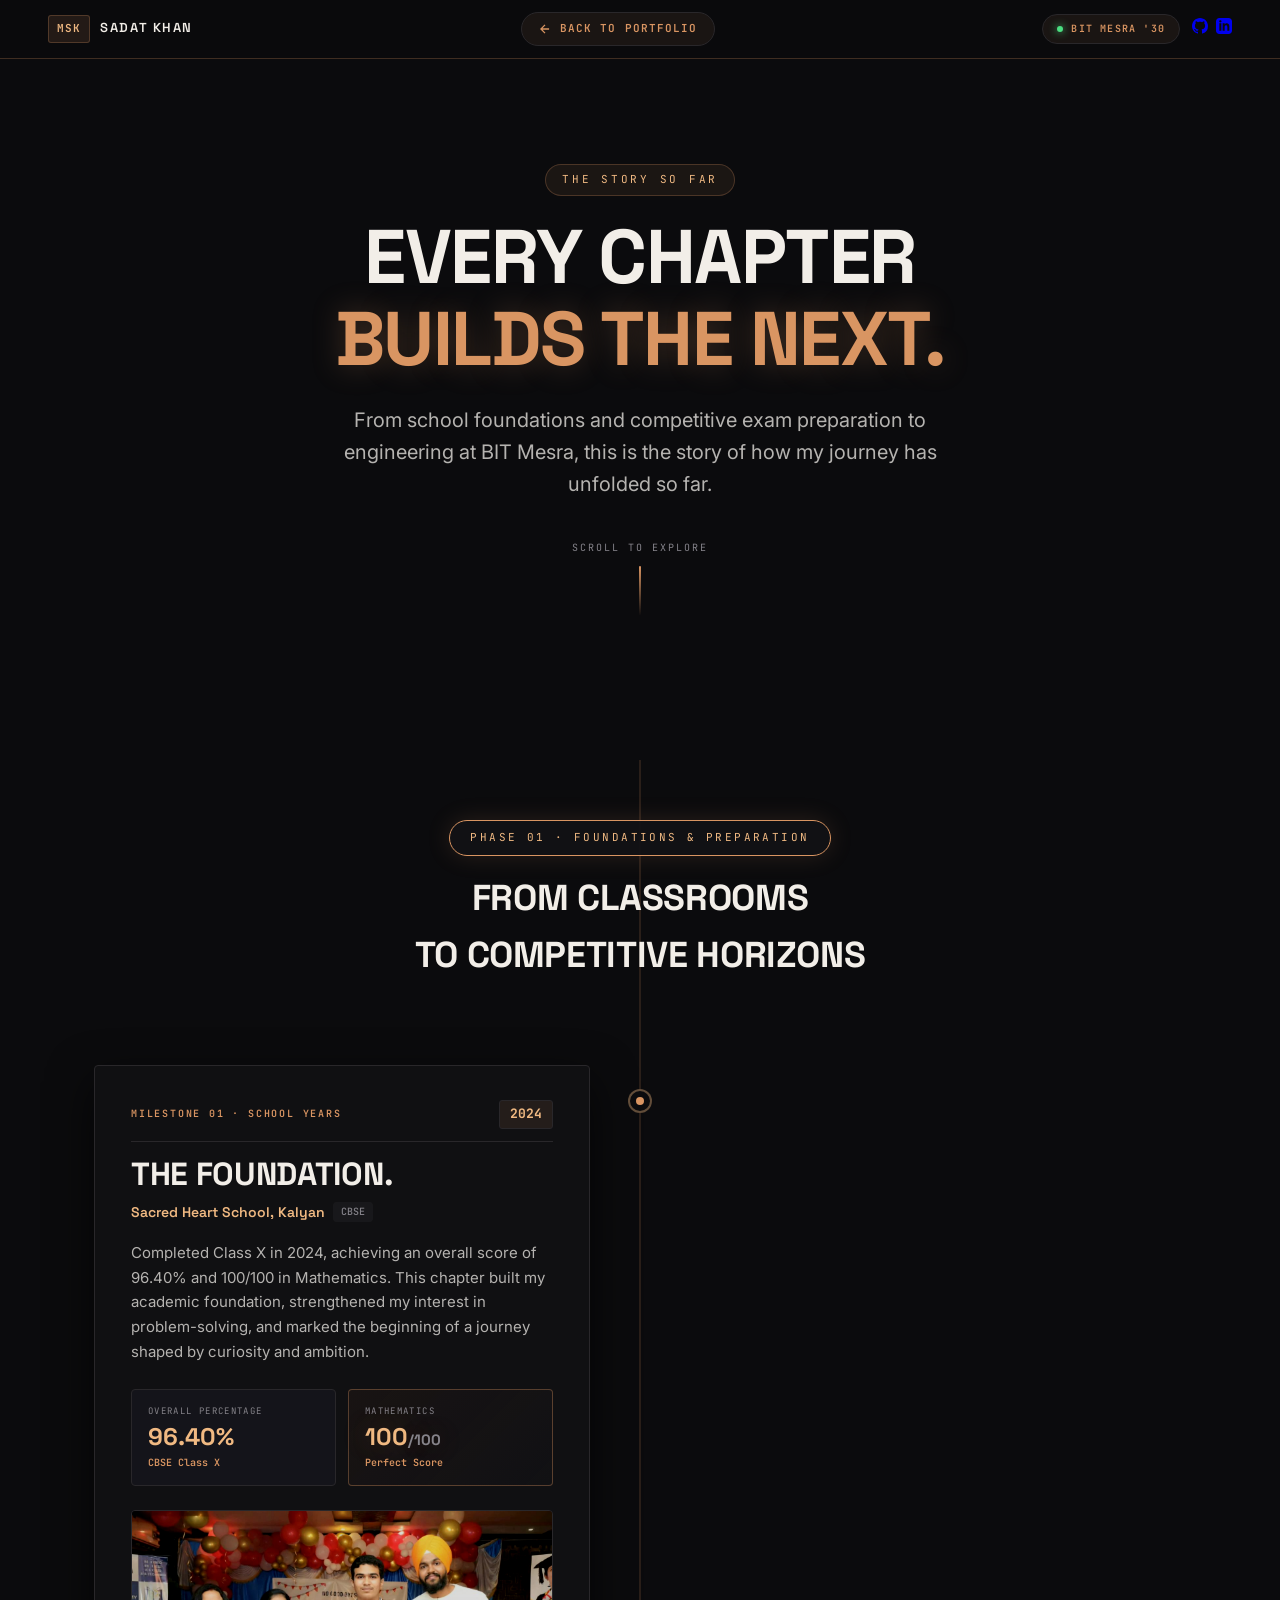
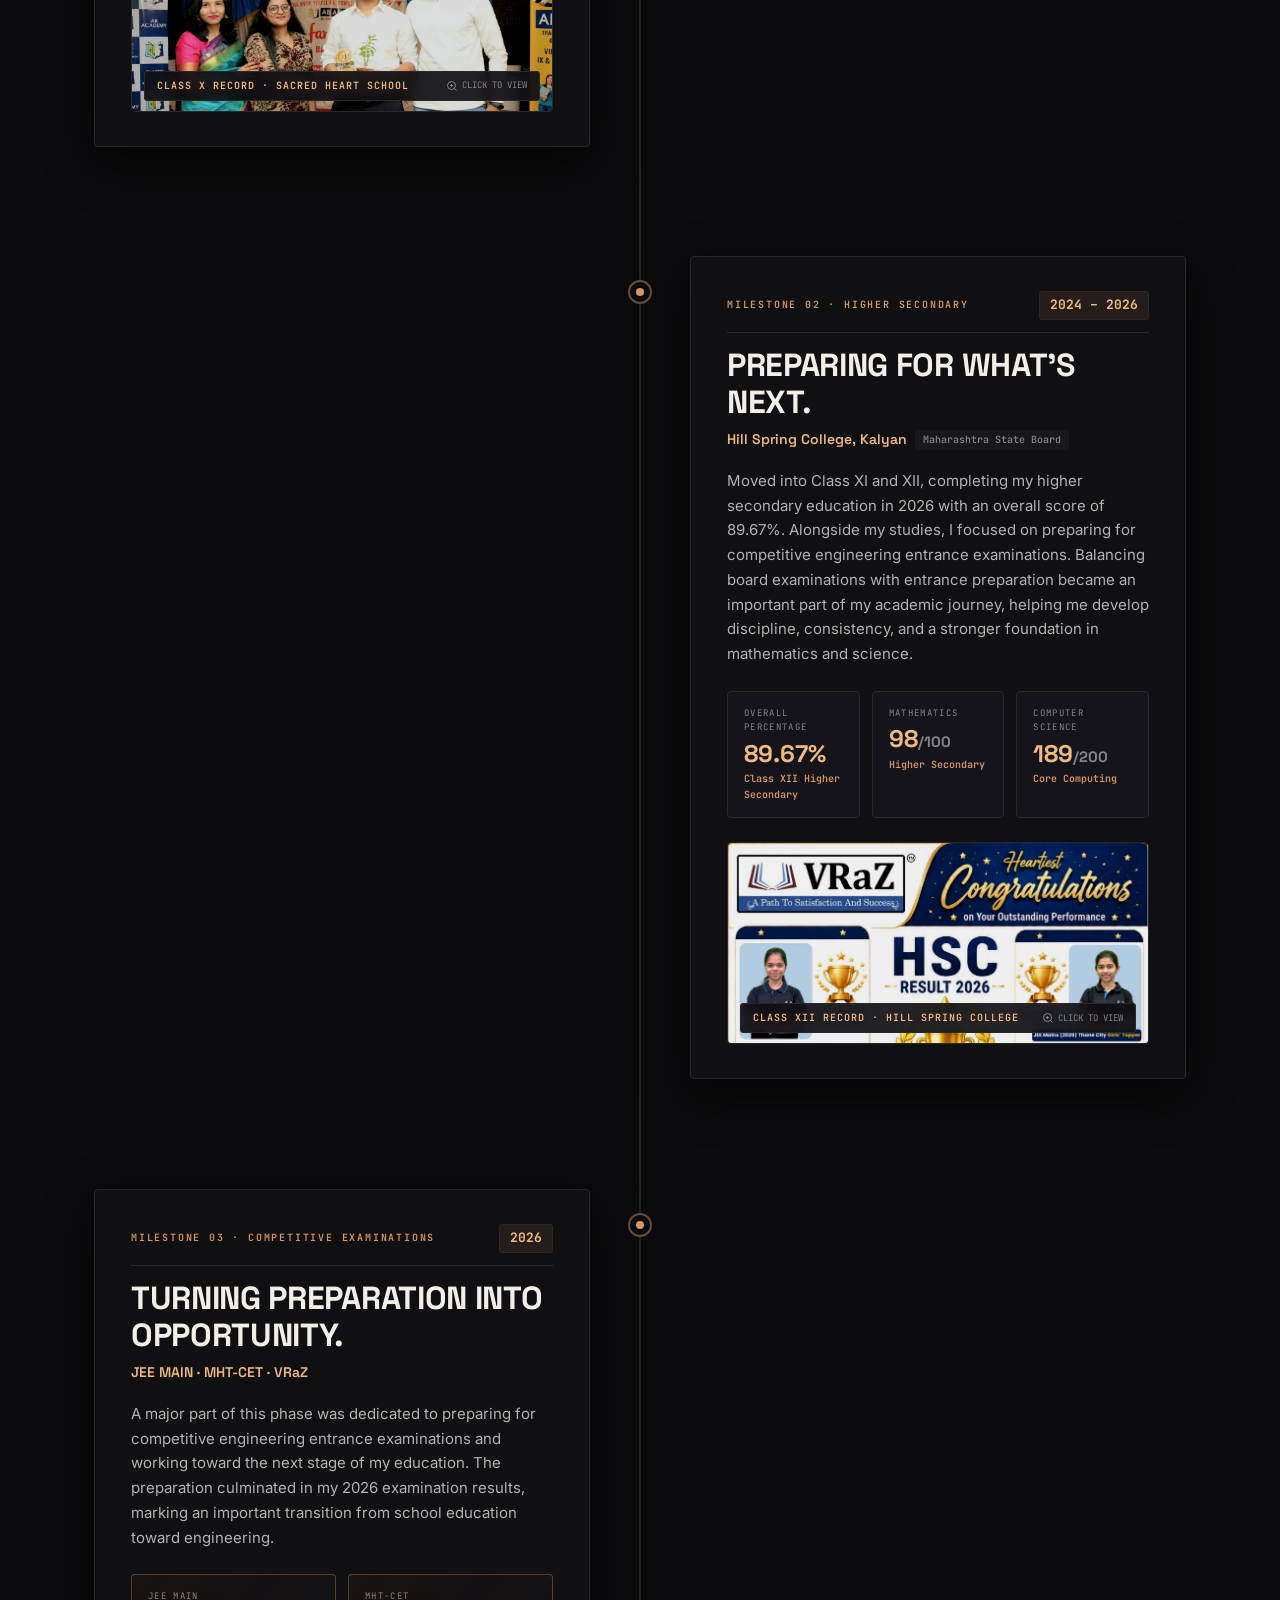
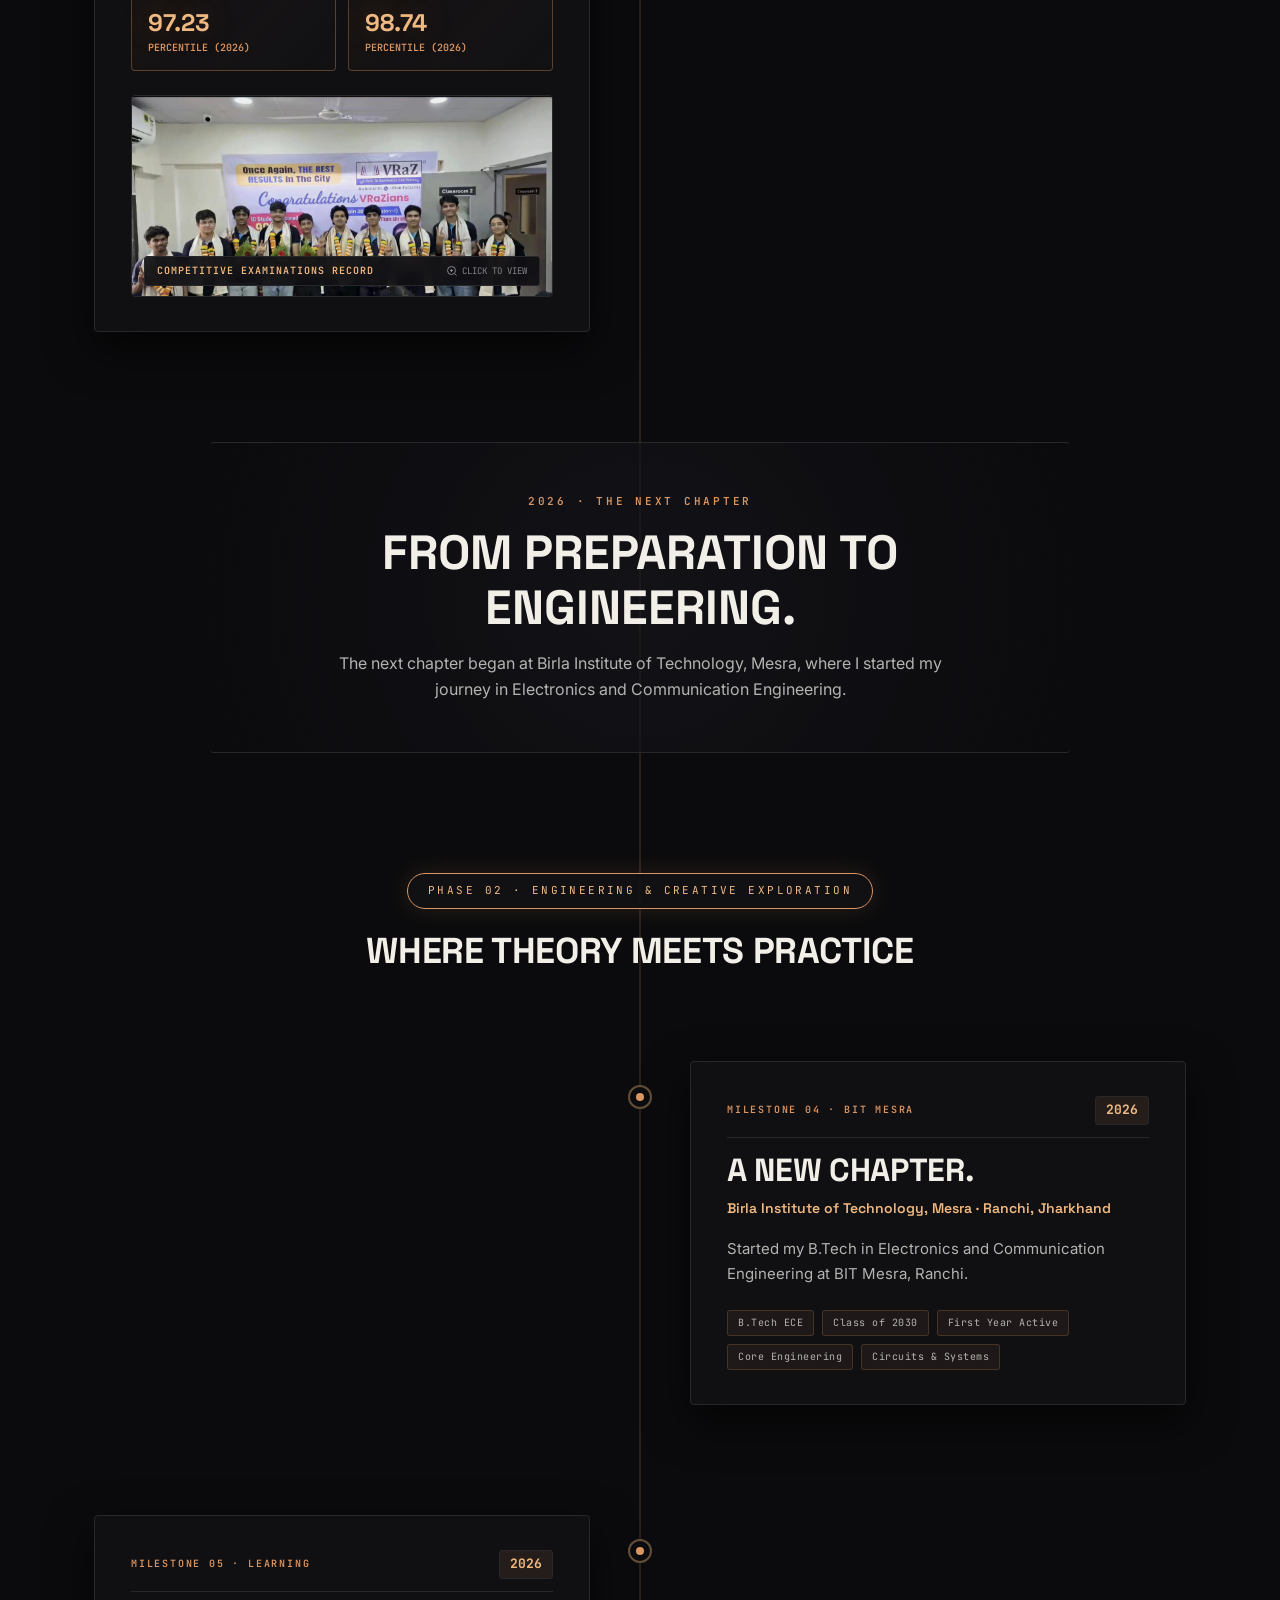
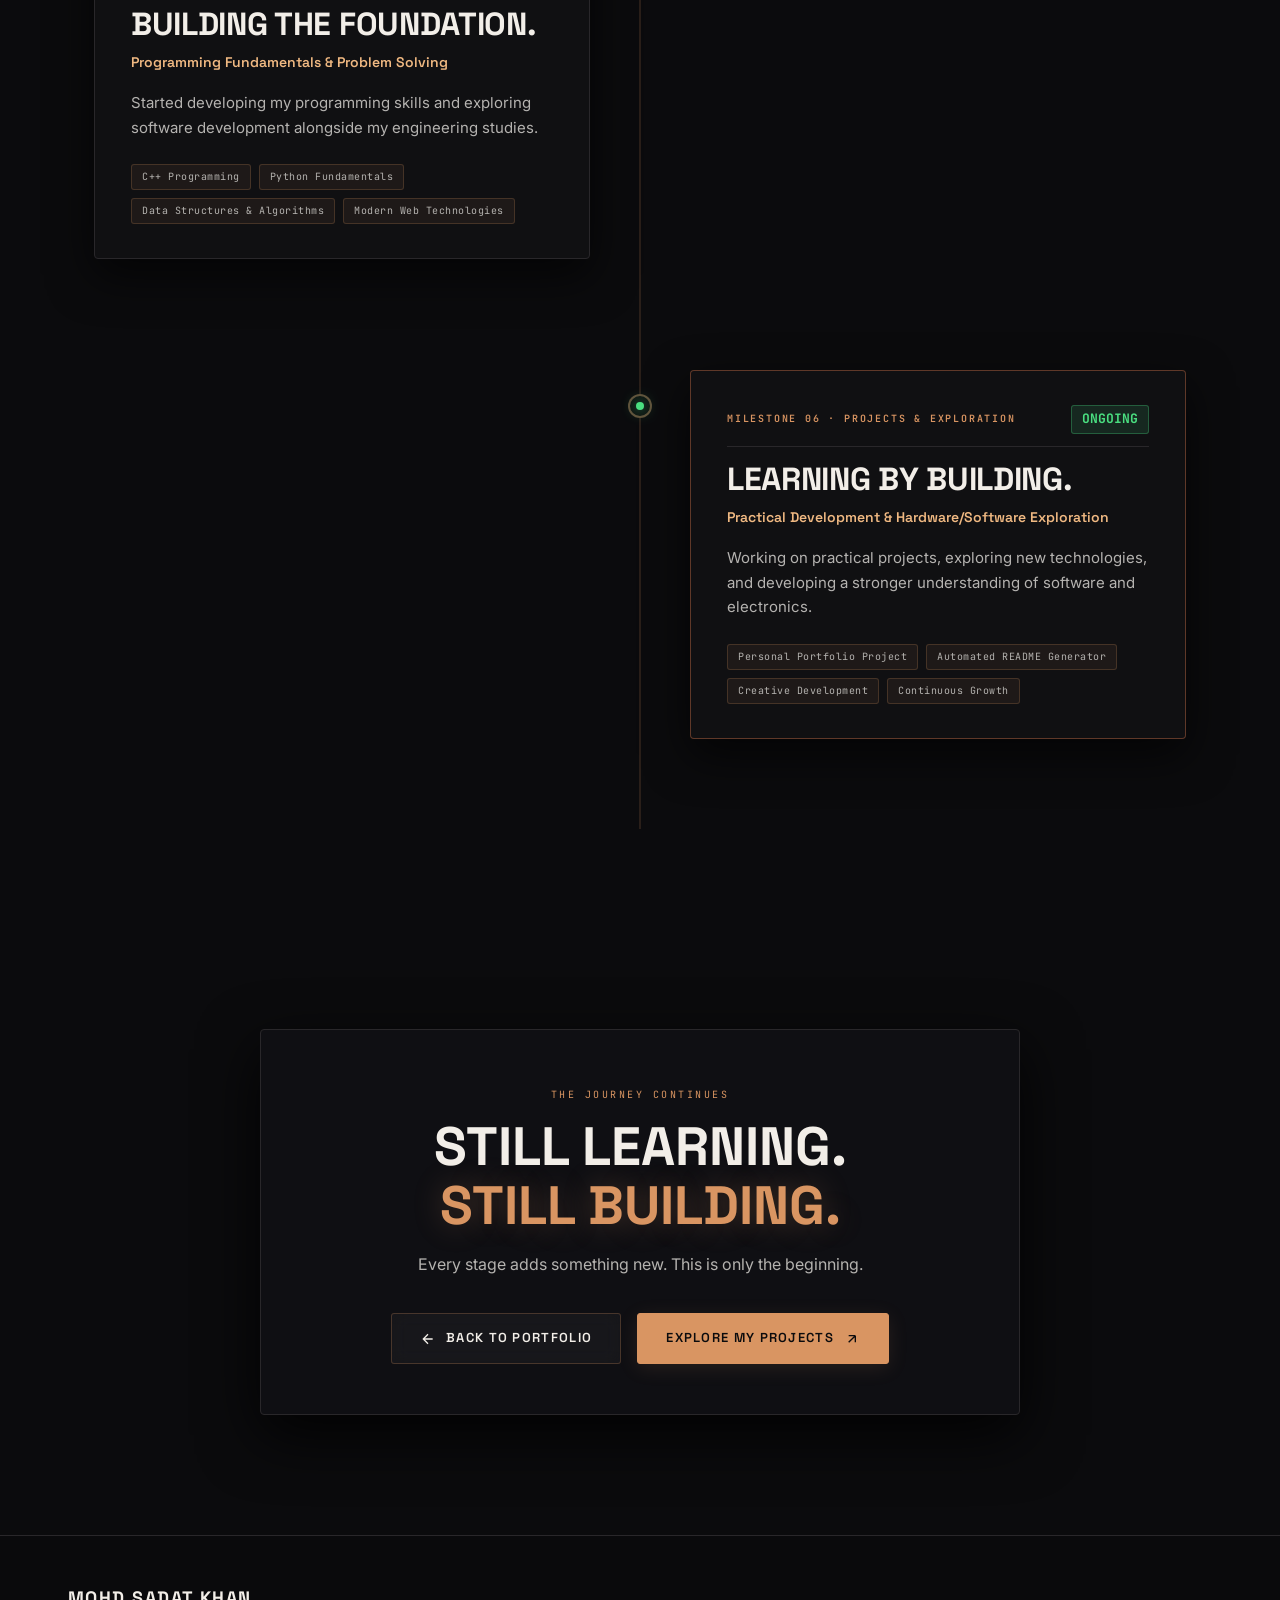
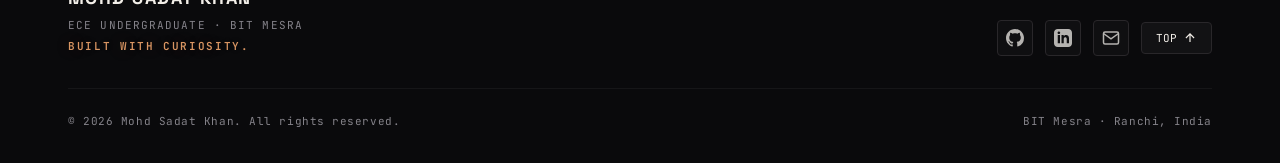
==== commit 71c46ea0: "style: refine portfolio colors and typography" ====
--- a/journey.html
+++ b/journey.html
@@ -5,7 +5,7 @@
   <meta name="viewport" content="width=device-width, initial-scale=1.0, viewport-fit=cover">
   <title>The Journey — Mohd Sadat Khan | Academic & Engineering Story</title>
   <meta name="description" content="The personal academic and engineering journey of Mohd Sadat Khan, from Sacred Heart School and Hill Spring College to competitive exams with VRaZ and B.Tech ECE at BIT Mesra.">
-  <meta name="theme-color" content="#080605">
+  <meta name="theme-color" content="#0B0B0D">
   <link rel="icon" type="image/svg+xml" href="favicon.svg">
 
   <!-- Open Graph / Facebook / LinkedIn -->
@@ -17,13 +17,13 @@
   <!-- Twitter Card -->
   <meta name="twitter:card" content="summary_large_image">
   <meta name="twitter:title" content="The Journey — Mohd Sadat Khan | Academic &amp; Engineering Story">
-  <meta name="twitter:description" content="The personal academic and engineering journey of Mohd Sadat Khan, from Sacred Heart School and Hill Spring College to competitive exams with VRaZ and B.Tech ECE at BIT Mesra.">
+  <meta property="twitter:description" content="The personal academic and engineering journey of Mohd Sadat Khan, from Sacred Heart School and Hill Spring College to competitive exams with VRaZ and B.Tech ECE at BIT Mesra.">
   <meta name="twitter:image" content="class12-photo-3.jpg">
 
-  <!-- Google Fonts: Space Grotesk, Plus Jakarta Sans, JetBrains Mono -->
+  <!-- Google Fonts: Space Grotesk (Headings), Inter (Body & UI), JetBrains Mono (Technical Metadata) -->
   <link rel="preconnect" href="https://fonts.googleapis.com">
   <link rel="preconnect" href="https://fonts.gstatic.com" crossorigin>
-  <link href="https://fonts.googleapis.com/css2?family=JetBrains+Mono:wght@400;500;600;700&family=Plus+Jakarta+Sans:ital,wght@0,400;0,500;0,600;0,700;1,400&family=Space+Grotesk:wght@500;600;700;800&display=swap" rel="stylesheet">
+  <link href="https://fonts.googleapis.com/css2?family=Inter:wght@300;400;500;600;700&family=JetBrains+Mono:wght@400;500;600;700&family=Space+Grotesk:wght@500;600;700;800&display=swap" rel="stylesheet">
 
   <link rel="stylesheet" href="style.css">
   <link rel="stylesheet" href="journey.css">
--- a/style.css
+++ b/style.css
@@ -1,56 +1,71 @@
 /* ==========================================================================
    MOHD SADAT KHAN — DEVELOPER PORTFOLIO STYLESHEET
-   Aesthetic: Dark, Cinematic, Editorial, Warm Copper & Burnt Orange Accents
+   Aesthetic: OBSIDIAN & COPPER — Cinematic Engineering Editorial
+   Palette: Obsidian (#0B0B0D), Secondary (#121216), Ivory (#F2EEE8),
+            Body (#B5B3B0), Muted (#85838A), Muted Copper (#D99562),
+            Soft Amber (#F0B982), Subtle Borders (#29272A), Burgundy (#6E3038)
    ========================================================================== */
 
 :root {
-  /* Core Color Palette */
-  --bg-dark: #080605;
-  --bg-surface: rgba(18, 13, 11, 0.42); /* Refined translucent glass so background animation shows through */
-  --bg-surface-elevated: rgba(26, 18, 16, 0.58);
-  --bg-surface-subtle: rgba(255, 255, 255, 0.02);
-
-  /* Copper & Burnt Orange Accent System */
-  --copper-primary: #e27d4c;
-  --copper-light: #f7996c;
-  --copper-burn: #d26532;
-  --copper-muted: #9c4c26;
-  --copper-glow: rgba(226, 125, 76, 0.22);
-  --copper-border: rgba(226, 125, 76, 0.2);
-  --copper-border-light: rgba(226, 125, 76, 0.38);
-
-  /* Crimson & Deep Burgundy Accent System (Education through Footer) */
-  --crimson-primary: #b91c2c;
-  --crimson-light: #cf2235;
-  --crimson-bright: #e5384b;
-  --crimson-burn: #941320;
-  --crimson-muted: #801620;
-  --crimson-burgundy: #3a0a10;
-  --crimson-burgundy-deep: #1f0609;
-  --crimson-glow: rgba(185, 28, 44, 0.18);
-  --crimson-border: rgba(185, 28, 44, 0.22);
-  --crimson-border-subtle: rgba(185, 28, 44, 0.12);
-  --crimson-border-light: rgba(207, 34, 53, 0.42);
-  --crimson-border-hover: rgba(229, 56, 75, 0.55);
-  --crimson-surface: rgba(22, 8, 10, 0.62);
-  --crimson-surface-elevated: rgba(32, 10, 14, 0.75);
-
-  /* Typography Colors */
-  --text-main: #f5f0eb;
-  --text-secondary: #a89d93;
-  --text-muted: #6e645a;
-  --text-highlight: #ffd0ba;
+  /* Surface & Background Hierarchy */
+  --bg-dark: #0B0B0D;                    /* Obsidian main background */
+  --bg-secondary: #121216;               /* Secondary section background */
+  --bg-surface: rgba(18, 18, 22, 0.65);  /* Clean editorial translucent surface */
+  --bg-surface-elevated: rgba(24, 24, 30, 0.82);
+  --bg-surface-subtle: rgba(255, 255, 255, 0.025);
+
+  /* Typography Palette */
+  --text-main: #F2EEE8;                  /* Warm ivory for primary headings & important text */
+  --text-secondary: #B5B3B0;             /* Light grey for body & descriptions */
+  --text-muted: #85838A;                 /* Muted grey for secondary labels, dates & microcopy */
+  --text-highlight: #F0B982;             /* Soft amber highlight / hover */
+
+  /* Copper & Soft Amber Accent System */
+  --copper-primary: #D99562;             /* Primary accent — muted copper */
+  --copper-light: #F0B982;               /* Hover accent — soft amber */
+  --copper-hover: #F0B982;               /* Explicit alias for hover feedback */
+  --copper-burn: #B87646;                /* Deeper copper tone */
+  --copper-muted: #8A644A;               /* Subdued copper for quiet indicators */
+  --copper-glow: rgba(217, 149, 98, 0.12);
+  --copper-glow-hover: rgba(240, 185, 130, 0.22);
+  --copper-border: rgba(217, 149, 98, 0.25);
+  --copper-border-light: rgba(240, 185, 130, 0.38);
+
+  /* Subtle Borders (Engineering Precision) */
+  --border-subtle: #29272A;              /* Primary subtle border */
+  --border-subtle-translucent: rgba(41, 39, 42, 0.7);
+  --border-card-hover: rgba(217, 149, 98, 0.35);
+
+  /* Optional Deep Burgundy Detail (Restrained material detail) */
+  --burgundy-detail: #6E3038;
+  --burgundy-subtle: rgba(110, 48, 56, 0.12);
+  --burgundy-border: rgba(110, 48, 56, 0.35);
+
+  /* Unified Accent System (Eliminates harsh repetitive crimson across all sections) */
+  --crimson-primary: #D99562;            /* Systematically mapped to Muted Copper */
+  --crimson-light: #F0B982;              /* Systematically mapped to Soft Amber */
+  --crimson-bright: #F0B982;             /* Systematically mapped to Soft Amber */
+  --crimson-burn: #B87646;               /* Systematically mapped to Deep Copper */
+  --crimson-muted: #85838A;              /* Systematically mapped to Muted Grey */
+  --crimson-burgundy: #6E3038;           /* Deep Burgundy Detail */
+  --crimson-burgundy-deep: #121216;      /* Secondary Section Background */
+  --crimson-glow: rgba(217, 149, 98, 0.10);
+  --crimson-border: #29272A;             /* Subtle Border */
+  --crimson-border-subtle: rgba(41, 39, 42, 0.65);
+  --crimson-border-light: rgba(217, 149, 98, 0.28);
+  --crimson-border-hover: rgba(240, 185, 130, 0.45);
+  --crimson-surface: rgba(18, 18, 22, 0.65);
+  --crimson-surface-elevated: rgba(24, 24, 30, 0.82);
 
   /* ==========================================================================
-     TYPOGRAPHY SYSTEM (4-Tier Semantic Hierarchy)
-     1. Primary Headings: Modern Sans-Serif Geometric Display (Space Grotesk)
-     2. Subheadings & Titles: Medium-weight Sans-Serif (Plus Jakarta Sans)
-     3. Body & Descriptive Text: Clean UI Sans-Serif (Plus Jakarta Sans)
-     4. Metadata, Nav & Microcopy: Condensed / Mono-styled Sans (JetBrains Mono)
+     TYPOGRAPHY SYSTEM
+     1. Headings: Space Grotesk
+     2. Body Text: Inter
+     3. Technical Labels & Metadata: JetBrains Mono
      ========================================================================== */
   --font-primary-heading: 'Space Grotesk', -apple-system, BlinkMacSystemFont, "Segoe UI", sans-serif;
-  --font-subheading: 'Plus Jakarta Sans', -apple-system, BlinkMacSystemFont, "Segoe UI", sans-serif;
-  --font-body: 'Plus Jakarta Sans', -apple-system, BlinkMacSystemFont, "Segoe UI", Roboto, sans-serif;
+  --font-subheading: 'Space Grotesk', -apple-system, BlinkMacSystemFont, "Segoe UI", sans-serif;
+  --font-body: 'Inter', -apple-system, BlinkMacSystemFont, "Segoe UI", Roboto, sans-serif;
   --font-meta: 'JetBrains Mono', ui-monospace, SFMono-Regular, Menlo, Monaco, Consolas, monospace;
 
   /* Aliases for backwards compatibility */
@@ -93,13 +108,13 @@
 
 /* Accessible Keyboard Focus Indicators */
 :focus-visible {
-  outline: 2px solid var(--crimson-light);
+  outline: 2px solid var(--copper-primary);
   outline-offset: 3px;
 }
 
 button:focus-visible,
 a:focus-visible {
-  outline: 2px solid var(--crimson-light);
+  outline: 2px solid var(--copper-primary);
   outline-offset: 3px;
 }
 
@@ -126,7 +141,9 @@
   top: 0;
   left: 0;
   width: 100vw;
-  height: 100vh;
+  height: 100dvh; /* Dynamic viewport height to prevent browser toolbar stretching on mobile */
+  max-width: 100%;
+  max-height: 100%;
   z-index: -2;
   pointer-events: none;
   display: block;
@@ -140,7 +157,7 @@
   inset: 0;
   z-index: -1;
   pointer-events: none;
-  background: radial-gradient(circle at 50% 30%, rgba(226, 125, 76, 0.04) 0%, rgba(8, 6, 5, 0.15) 50%, rgba(8, 6, 5, 0.42) 100%);
+  background: radial-gradient(circle at 50% 30%, rgba(217, 149, 98, 0.04) 0%, rgba(11, 11, 13, 0.15) 50%, rgba(11, 11, 13, 0.42) 100%);
 }
 
 /* ==========================================================================
@@ -182,7 +199,7 @@
 .loader-track {
   width: 100%;
   height: 2px;
-  background-color: rgba(226, 125, 76, 0.15);
+  background-color: rgba(217, 149, 98, 0.15);
   border-radius: 2px;
   overflow: hidden;
 }
@@ -220,7 +237,7 @@
 }
 
 .site-header.scrolled {
-  background-color: rgba(8, 6, 5, 0.85);
+  background-color: rgba(11, 11, 13, 0.85);
   backdrop-filter: blur(16px);
   -webkit-backdrop-filter: blur(16px);
   border-bottom: 1px solid var(--copper-border);
@@ -249,7 +266,7 @@
   font-size: 11px;
   font-weight: 600;
   padding: 4px 8px;
-  background: rgba(226, 125, 76, 0.12);
+  background: rgba(217, 149, 98, 0.12);
   border: 1px solid var(--copper-border);
   border-radius: 3px;
   color: var(--copper-light);
@@ -303,7 +320,7 @@
   padding: 6px 16px;
   border: 1px solid var(--copper-border);
   border-radius: 100px;
-  background: rgba(226, 125, 76, 0.08);
+  background: rgba(217, 149, 98, 0.08);
   color: var(--copper-light);
   transition: all var(--transition-fast);
 }
@@ -343,7 +360,7 @@
   left: 0;
   width: 100%;
   height: calc(100vh - 65px);
-  background-color: rgba(8, 6, 5, 0.98);
+  background-color: rgba(11, 11, 13, 0.98);
   backdrop-filter: blur(24px);
   -webkit-backdrop-filter: blur(24px);
   padding: 30px 24px;
@@ -443,7 +460,7 @@
   color: var(--copper-light);
   margin-bottom: 14px;
   padding: 4px 10px;
-  background: rgba(226, 125, 76, 0.08);
+  background: rgba(217, 149, 98, 0.08);
   border: 1px solid var(--copper-border);
   border-radius: 3px;
 }
@@ -469,7 +486,7 @@
 
 .text-copper {
   color: var(--copper-primary);
-  text-shadow: 0 0 30px rgba(226, 125, 76, 0.28);
+  text-shadow: 0 0 30px rgba(217, 149, 98, 0.28);
 }
 
 /* Reusable Editorial Card Aesthetic with Translucent Glass */
@@ -488,7 +505,7 @@
 .editorial-card:hover {
   border-color: var(--copper-border-light);
   background: var(--bg-surface-elevated);
-  box-shadow: 0 16px 40px rgba(0, 0, 0, 0.6), 0 0 20px rgba(226, 125, 76, 0.12);
+  box-shadow: 0 16px 40px rgba(0, 0, 0, 0.6), 0 0 20px rgba(217, 149, 98, 0.12);
 }
 
 /* ==========================================================================
@@ -513,7 +530,7 @@
 
 .btn-primary {
   background: var(--copper-primary);
-  color: #080605;
+  color: #0B0B0D;
   border: 1px solid var(--copper-primary);
   box-shadow: 0 4px 20px var(--copper-glow);
 }
@@ -534,7 +551,7 @@
 }
 
 .btn-secondary:hover {
-  background: rgba(226, 125, 76, 0.12);
+  background: rgba(217, 149, 98, 0.12);
   border-color: var(--copper-primary);
   color: var(--copper-light);
   transform: translateY(-2px);
@@ -602,7 +619,7 @@
   -webkit-backdrop-filter: blur(16px);
   border: 1px solid var(--copper-border-light);
   border-radius: 18px;
-  box-shadow: 0 16px 40px rgba(0, 0, 0, 0.75), 0 0 25px rgba(226, 125, 76, 0.18);
+  box-shadow: 0 16px 40px rgba(0, 0, 0, 0.75), 0 0 25px rgba(217, 149, 98, 0.18);
   max-width: 420px;
   min-width: 280px;
   animation: bubble-pop 0.75s cubic-bezier(0.34, 1.56, 0.64, 1) forwards, bubble-float 3.5s ease-in-out 0.8s infinite alternate;
@@ -759,7 +776,7 @@
   inset: 0;
   z-index: 1;
   pointer-events: none;
-  background: radial-gradient(circle at 50% 50%, rgba(8, 6, 5, 0.32) 0%, rgba(8, 6, 5, 0.54) 55%, rgba(8, 6, 5, 0.7) 100%);
+  background: radial-gradient(circle at 50% 50%, rgba(11, 11, 13, 0.32) 0%, rgba(11, 11, 13, 0.54) 55%, rgba(11, 11, 13, 0.7) 100%);
 }
 
 .hero-container {
@@ -784,11 +801,11 @@
   position: relative;
   padding: clamp(38px, 5.5vw, 60px) clamp(24px, 4.5vw, 52px);
   border-radius: 8px;
-  background: radial-gradient(ellipse at 50% 50%, rgba(12, 9, 8, 0.9) 0%, rgba(10, 8, 7, 0.8) 55%, rgba(8, 6, 5, 0.45) 85%, transparent 100%);
+  background: radial-gradient(ellipse at 50% 50%, rgba(18, 18, 22, 0.9) 0%, rgba(14, 14, 18, 0.8) 55%, rgba(11, 11, 13, 0.45) 85%, transparent 100%);
   backdrop-filter: blur(14px);
   -webkit-backdrop-filter: blur(14px);
-  border: 1px solid rgba(226, 125, 76, 0.16);
-  box-shadow: 0 24px 70px rgba(0, 0, 0, 0.85), 0 0 50px rgba(226, 125, 76, 0.05);
+  border: 1px solid rgba(217, 149, 98, 0.16);
+  box-shadow: 0 24px 70px rgba(0, 0, 0, 0.85), 0 0 50px rgba(217, 149, 98, 0.05);
 }
 
 .hero-header-meta {
@@ -810,7 +827,7 @@
   letter-spacing: 0.16em;
   color: var(--copper-light);
   padding: 6px 12px;
-  background: rgba(226, 125, 76, 0.08);
+  background: rgba(217, 149, 98, 0.08);
   border: 1px solid var(--copper-border);
   border-radius: 3px;
 }
@@ -891,7 +908,7 @@
 }
 
 .social-chip:hover {
-  background: rgba(226, 125, 76, 0.1);
+  background: rgba(217, 149, 98, 0.1);
   border-color: var(--copper-border);
   color: var(--copper-light);
 }
@@ -917,7 +934,7 @@
 .scroll-mouse {
   width: 18px;
   height: 28px;
-  border: 1px solid rgba(226, 125, 76, 0.4);
+  border: 1px solid rgba(217, 149, 98, 0.4);
   border-radius: 12px;
   display: flex;
   justify-content: center;
@@ -975,7 +992,7 @@
 
 .text-highlight {
   color: var(--text-highlight);
-  background: rgba(226, 125, 76, 0.05);
+  background: rgba(217, 149, 98, 0.05);
   padding: 14px 18px;
   border-radius: 3px;
   border-left: 2px solid var(--copper-burn);
@@ -1028,8 +1045,8 @@
 }
 
 /* ==========================================================================
-   LOWER HALF SECTION ACCENTS (EDUCATION THROUGH FOOTER)
-   Aesthetic: Premium Black & Deep-Red / Crimson & Burgundy Technical Editorial
+   EDITORIAL SECTION ACCENTS (EDUCATION THROUGH FOOTER)
+   Aesthetic: Obsidian & Muted Copper Technical Editorial
    ========================================================================== */
 
 #education .section-badge,
@@ -1040,9 +1057,9 @@
 #journey .section-badge,
 #beyond-code .section-badge,
 #contact .section-badge {
-  color: var(--crimson-light);
-  background: rgba(185, 28, 44, 0.08);
-  border: 1px solid var(--crimson-border);
+  color: var(--copper-primary);
+  background: rgba(217, 149, 98, 0.08);
+  border: 1px solid var(--border-subtle);
 }
 
 #education .text-copper,
@@ -1054,8 +1071,8 @@
 #beyond-code .text-copper,
 #contact .text-copper,
 .site-footer .text-copper {
-  color: var(--crimson-light);
-  text-shadow: 0 0 28px rgba(185, 28, 44, 0.32);
+  color: var(--copper-primary);
+  text-shadow: 0 0 24px rgba(217, 149, 98, 0.22);
 }
 
 /* Technical Corner Accents on Key Showcase Cards */
@@ -1079,7 +1096,7 @@
   width: 10px;
   height: 10px;
   pointer-events: none;
-  transition: border-color var(--transition-smooth);
+  transition: all var(--transition-smooth);
   z-index: 2;
 }
 
@@ -1089,8 +1106,9 @@
 .contact-box::before {
   top: -1px;
   left: -1px;
-  border-top: 2px solid var(--crimson-light);
-  border-left: 2px solid var(--crimson-light);
+  border-top: 1.5px solid var(--copper-primary);
+  border-left: 1.5px solid var(--copper-primary);
+  opacity: 0.65;
 }
 
 .university-banner-card::after,
@@ -1099,8 +1117,9 @@
 .contact-box::after {
   bottom: -1px;
   right: -1px;
-  border-bottom: 2px solid var(--crimson-light);
-  border-right: 2px solid var(--crimson-light);
+  border-bottom: 1.5px solid var(--copper-primary);
+  border-right: 1.5px solid var(--copper-primary);
+  opacity: 0.65;
 }
 
 .university-banner-card:hover::before,
@@ -1111,7 +1130,8 @@
 .journey-portal-card:hover::after,
 .contact-box:hover::before,
 .contact-box:hover::after {
-  border-color: var(--crimson-bright);
+  border-color: var(--copper-hover);
+  opacity: 1;
 }
 
 /* ==========================================================================
@@ -1119,15 +1139,15 @@
    ========================================================================== */
 /* Subsection A: University Banner */
 .university-banner-card {
-  border: 1px solid var(--crimson-border);
-  background: linear-gradient(135deg, rgba(28, 9, 13, 0.6) 0%, rgba(12, 6, 8, 0.65) 100%);
+  border: 1px solid var(--border-subtle);
+  background: linear-gradient(135deg, rgba(18, 18, 22, 0.72) 0%, rgba(14, 14, 18, 0.75) 100%);
   margin-bottom: 34px;
-  box-shadow: 0 10px 30px rgba(0, 0, 0, 0.5), inset 0 1px 0 rgba(185, 28, 44, 0.15);
+  box-shadow: 0 10px 30px rgba(0, 0, 0, 0.5), inset 0 1px 0 rgba(217, 149, 98, 0.08);
 }
 
 .university-banner-card:hover {
-  border-color: var(--crimson-border-light);
-  box-shadow: 0 16px 40px rgba(0, 0, 0, 0.65), 0 0 24px rgba(185, 28, 44, 0.12);
+  border-color: var(--border-card-hover);
+  box-shadow: 0 16px 40px rgba(0, 0, 0, 0.65), 0 0 24px rgba(217, 149, 98, 0.06);
 }
 
 .uni-header-row {
@@ -1143,7 +1163,7 @@
   font-family: var(--font-mono);
   font-size: 10px;
   letter-spacing: 0.16em;
-  color: var(--crimson-light);
+  color: var(--copper-primary);
   display: block;
   margin-bottom: 8px;
 }
@@ -1166,16 +1186,16 @@
   display: flex;
   align-items: center;
   gap: 12px;
-  background: rgba(10, 5, 7, 0.65);
+  background: rgba(18, 18, 22, 0.65);
   padding: 6px 14px;
-  border: 1px solid var(--crimson-border);
+  border: 1px solid var(--border-subtle);
   border-radius: 4px;
 }
 
 .duration-tag {
   font-family: var(--font-mono);
   font-size: 12px;
-  color: var(--crimson-light);
+  color: var(--copper-primary);
   font-weight: 600;
 }
 
@@ -1201,8 +1221,8 @@
   grid-template-columns: repeat(3, 1fr);
   gap: 20px;
   padding: 20px 0;
-  border-top: 1px solid rgba(185, 28, 44, 0.18);
-  border-bottom: 1px solid rgba(185, 28, 44, 0.18);
+  border-top: 1px solid var(--border-subtle);
+  border-bottom: 1px solid var(--border-subtle);
   margin-bottom: 20px;
 }
 
@@ -1216,7 +1236,7 @@
   font-family: var(--font-mono);
   font-size: 10px;
   letter-spacing: 0.14em;
-  color: var(--crimson-muted);
+  color: var(--text-muted);
 }
 
 .detail-val {
@@ -1227,7 +1247,7 @@
 
 .uni-statement-box {
   padding-left: 16px;
-  border-left: 2px solid var(--crimson-primary);
+  border-left: 2px solid var(--copper-primary);
 }
 
 .quote-text {
@@ -1250,14 +1270,14 @@
   content: '';
   flex: 1;
   height: 1px;
-  background: linear-gradient(90deg, transparent, rgba(185, 28, 44, 0.28), transparent);
+  background: linear-gradient(90deg, transparent, var(--border-subtle), transparent);
 }
 
 .divider-label {
   font-family: var(--font-mono);
   font-size: 10px;
   letter-spacing: 0.2em;
-  color: var(--crimson-light);
+  color: var(--copper-primary);
   text-transform: uppercase;
 }
 
@@ -1272,13 +1292,13 @@
 .academic-record-card {
   display: flex;
   flex-direction: column;
-  border: 1px solid rgba(185, 28, 44, 0.18);
-  background: rgba(16, 7, 9, 0.55);
+  border: 1px solid var(--border-subtle);
+  background: var(--bg-surface);
 }
 
 .academic-record-card:hover {
-  border-color: var(--crimson-border-light);
-  box-shadow: 0 16px 40px rgba(0, 0, 0, 0.65), 0 0 20px rgba(185, 28, 44, 0.1);
+  border-color: var(--border-card-hover);
+  box-shadow: 0 16px 40px rgba(0, 0, 0, 0.65), 0 0 20px rgba(217, 149, 98, 0.08);
 }
 
 .academic-card-top {
@@ -1292,7 +1312,7 @@
   font-family: var(--font-mono);
   font-size: 16px;
   font-weight: 700;
-  color: var(--crimson-light);
+  color: var(--text-main);
 }
 
 .board-badge {
@@ -1325,8 +1345,8 @@
   align-items: baseline;
   justify-content: space-between;
   padding: 12px 16px;
-  background: rgba(10, 5, 7, 0.55);
-  border: 1px solid rgba(185, 28, 44, 0.22);
+  background: rgba(18, 18, 22, 0.6);
+  border: 1px solid var(--border-subtle);
   border-radius: 3px;
   margin-bottom: 16px;
 }
@@ -1342,7 +1362,7 @@
   font-family: var(--font-mono);
   font-size: 20px;
   font-weight: 700;
-  color: #f5f0eb;
+  color: var(--text-main);
 }
 
 .highlight-scores-row {
@@ -1361,8 +1381,8 @@
 }
 
 .perfect-highlight {
-  border-color: rgba(185, 28, 44, 0.35);
-  background: rgba(185, 28, 44, 0.08);
+  border-color: var(--copper-border);
+  background: rgba(217, 149, 98, 0.08);
   grid-column: span 2;
 }
 
@@ -1373,8 +1393,8 @@
   font-family: var(--font-mono);
   font-size: 8px;
   letter-spacing: 0.12em;
-  background: var(--crimson-primary);
-  color: #fff;
+  background: var(--copper-primary);
+  color: #0B0B0D;
   padding: 2px 6px;
   border-radius: 2px;
   font-weight: 700;
@@ -1411,13 +1431,13 @@
 .exam-result-card {
   text-align: center;
   padding: 32px 24px;
-  border: 1px solid rgba(185, 28, 44, 0.22);
-  background: linear-gradient(180deg, rgba(26, 9, 13, 0.72) 0%, rgba(12, 6, 8, 0.7) 100%);
+  border: 1px solid var(--border-subtle);
+  background: linear-gradient(180deg, rgba(20, 20, 26, 0.72) 0%, rgba(14, 14, 18, 0.7) 100%);
 }
 
 .exam-result-card:hover {
-  border-color: var(--crimson-border-light);
-  box-shadow: 0 16px 40px rgba(0, 0, 0, 0.65), 0 0 20px rgba(185, 28, 44, 0.1);
+  border-color: var(--border-card-hover);
+  box-shadow: 0 16px 40px rgba(0, 0, 0, 0.65), 0 0 20px rgba(217, 149, 98, 0.08);
 }
 
 .exam-card-header {
@@ -1425,7 +1445,7 @@
   justify-content: space-between;
   font-family: var(--font-mono);
   font-size: 10px;
-  color: var(--crimson-muted);
+  color: var(--text-muted);
   margin-bottom: 12px;
 }
 
@@ -1450,16 +1470,16 @@
   font-size: clamp(38px, 5.5vw, 56px);
   font-weight: 700;
   line-height: 1;
-  color: var(--crimson-light);
+  color: var(--copper-primary);
   letter-spacing: -0.02em;
-  text-shadow: 0 0 28px rgba(185, 28, 44, 0.3);
+  text-shadow: 0 0 24px rgba(217, 149, 98, 0.22);
 }
 
 .percentile-unit {
   font-family: var(--font-mono);
   font-size: 11px;
   letter-spacing: 0.2em;
-  color: var(--crimson-muted);
+  color: var(--text-muted);
   margin-top: 4px;
 }
 
@@ -1479,13 +1499,13 @@
 
 .skill-category-card {
   padding: 28px;
-  border: 1px solid rgba(185, 28, 44, 0.16);
-  background: rgba(16, 7, 9, 0.52);
+  border: 1px solid var(--border-subtle);
+  background: var(--bg-surface);
 }
 
 .skill-category-card:hover {
-  border-color: var(--crimson-border-light);
-  box-shadow: 0 16px 40px rgba(0, 0, 0, 0.65), 0 0 20px rgba(185, 28, 44, 0.1);
+  border-color: var(--border-card-hover);
+  box-shadow: 0 16px 40px rgba(0, 0, 0, 0.65), 0 0 20px rgba(217, 149, 98, 0.08);
 }
 
 .cat-header {
@@ -1493,14 +1513,14 @@
   align-items: baseline;
   gap: 12px;
   padding-bottom: 16px;
-  border-bottom: 1px solid rgba(185, 28, 44, 0.16);
+  border-bottom: 1px solid var(--border-subtle);
   margin-bottom: 20px;
 }
 
 .cat-num {
   font-family: var(--font-mono);
   font-size: 12px;
-  color: var(--crimson-light);
+  color: var(--copper-primary);
 }
 
 .cat-title {
@@ -1522,15 +1542,15 @@
   align-items: center;
   justify-content: space-between;
   padding: 10px 14px;
-  background: rgba(10, 5, 7, 0.4);
+  background: rgba(18, 18, 22, 0.5);
   border: 1px solid rgba(255, 255, 255, 0.04);
   border-radius: 3px;
   transition: all var(--transition-fast);
 }
 
 .skill-item:hover {
-  background: rgba(185, 28, 44, 0.08);
-  border-color: rgba(185, 28, 44, 0.28);
+  background: rgba(217, 149, 98, 0.06);
+  border-color: rgba(217, 149, 98, 0.25);
 }
 
 .skill-main {
@@ -1543,7 +1563,7 @@
   width: 5px;
   height: 5px;
   border-radius: 50%;
-  background: var(--crimson-primary);
+  background: var(--copper-primary);
 }
 
 .skill-name {
@@ -1556,9 +1576,9 @@
   font-family: var(--font-mono);
   font-size: 9px;
   letter-spacing: 0.12em;
-  color: var(--crimson-light);
-  background: rgba(185, 28, 44, 0.1);
-  border: 1px solid rgba(185, 28, 44, 0.18);
+  color: var(--copper-light);
+  background: rgba(217, 149, 98, 0.08);
+  border: 1px solid rgba(217, 149, 98, 0.2);
   padding: 3px 8px;
   border-radius: 2px;
 }
@@ -1576,14 +1596,14 @@
   display: flex;
   flex-direction: column;
   min-height: 220px;
-  border: 1px solid rgba(255, 255, 255, 0.07);
-  background: rgba(14, 8, 9, 0.5);
+  border: 1px solid var(--border-subtle);
+  background: var(--bg-surface);
   grid-column: span 2; /* 3 cards in first row (2+2+2 = 6) */
 }
 
 .exploration-card:hover {
-  border-color: rgba(185, 28, 44, 0.35);
-  box-shadow: 0 16px 40px rgba(0, 0, 0, 0.65), 0 0 20px rgba(185, 28, 44, 0.1);
+  border-color: var(--border-card-hover);
+  box-shadow: 0 16px 40px rgba(0, 0, 0, 0.65), 0 0 20px rgba(217, 149, 98, 0.08);
 }
 
 .exploration-card:nth-child(4) {
@@ -1598,14 +1618,14 @@
   font-family: var(--font-primary-heading);
   font-size: 32px;
   font-weight: 700;
-  color: #581d24;
+  color: #38353B;
   line-height: 1;
   margin-bottom: 14px;
   transition: color var(--transition-fast);
 }
 
 .exploration-card:hover .exp-num {
-  color: var(--crimson-light);
+  color: var(--copper-light);
 }
 
 .exp-title {
@@ -1635,9 +1655,9 @@
   font-family: var(--font-mono);
   font-size: 9px;
   letter-spacing: 0.12em;
-  color: var(--crimson-light);
-  border: 1px solid rgba(185, 28, 44, 0.24);
-  background: rgba(185, 28, 44, 0.06);
+  color: var(--copper-primary);
+  border: 1px solid rgba(217, 149, 98, 0.2);
+  background: rgba(217, 149, 98, 0.06);
   padding: 3px 8px;
   border-radius: 2px;
   white-space: nowrap;
@@ -1655,13 +1675,13 @@
 .project-card {
   padding: 0;
   overflow: hidden;
-  border: 1px solid var(--crimson-border);
-  background: linear-gradient(145deg, rgba(24, 8, 11, 0.65) 0%, rgba(12, 6, 8, 0.6) 100%);
+  border: 1px solid var(--border-subtle);
+  background: linear-gradient(145deg, rgba(20, 20, 26, 0.65) 0%, rgba(14, 14, 18, 0.6) 100%);
 }
 
 .project-card:hover {
-  border-color: var(--crimson-border-light);
-  box-shadow: 0 20px 45px rgba(0, 0, 0, 0.65), 0 0 24px rgba(185, 28, 44, 0.12);
+  border-color: var(--border-card-hover);
+  box-shadow: 0 20px 45px rgba(0, 0, 0, 0.65), 0 0 24px rgba(217, 149, 98, 0.08);
 }
 
 .project-top-bar {
@@ -1669,15 +1689,15 @@
   align-items: center;
   justify-content: space-between;
   padding: 16px 28px;
-  background: rgba(10, 5, 7, 0.5);
-  border-bottom: 1px solid rgba(185, 28, 44, 0.2);
+  background: rgba(14, 14, 18, 0.6);
+  border-bottom: 1px solid var(--border-subtle);
 }
 
 .project-index {
   font-family: var(--font-mono);
   font-size: 11px;
   letter-spacing: 0.16em;
-  color: var(--crimson-light);
+  color: var(--copper-primary);
 }
 
 .project-status-pill {
@@ -1692,9 +1712,9 @@
 }
 
 .project-status-pill.in-progress {
-  background: rgba(185, 28, 44, 0.14);
-  border: 1px solid rgba(185, 28, 44, 0.28);
-  color: #f5b0b8;
+  background: rgba(217, 149, 98, 0.1);
+  border: 1px solid rgba(217, 149, 98, 0.25);
+  color: var(--text-highlight);
 }
 
 .project-status-pill.upcoming {
@@ -1706,20 +1726,20 @@
 .status-pulse-dot {
   width: 5px;
   height: 5px;
-  background: var(--crimson-light);
+  background: var(--copper-primary);
   border-radius: 50%;
-  animation: pulse-glow-crimson 1.5s infinite;
-}
-
-@keyframes pulse-glow-crimson {
+  animation: pulse-glow-amber 1.8s infinite;
+}
+
+@keyframes pulse-glow-amber {
   0% {
-    box-shadow: 0 0 0 0 rgba(207, 34, 53, 0.6);
+    box-shadow: 0 0 0 0 rgba(217, 149, 98, 0.6);
   }
   70% {
-    box-shadow: 0 0 0 8px rgba(207, 34, 53, 0);
+    box-shadow: 0 0 0 7px rgba(217, 149, 98, 0);
   }
   100% {
-    box-shadow: 0 0 0 0 rgba(207, 34, 53, 0);
+    box-shadow: 0 0 0 0 rgba(217, 149, 98, 0);
   }
 }
 
@@ -1762,14 +1782,14 @@
   letter-spacing: 0.06em;
   padding: 4px 10px;
   background: rgba(255, 255, 255, 0.02);
-  border: 1px solid rgba(185, 28, 44, 0.18);
+  border: 1px solid var(--border-subtle);
   border-radius: 2px;
   color: var(--text-main);
   transition: all var(--transition-fast);
 }
 
 .tech-tag:hover {
-  border-color: rgba(207, 34, 53, 0.35);
+  border-color: var(--copper-border);
   color: #ffffff;
 }
 
@@ -1779,20 +1799,20 @@
 }
 
 #projects .btn-secondary {
-  border-color: rgba(185, 28, 44, 0.25);
+  border-color: var(--border-subtle);
 }
 
 #projects .btn-secondary:hover {
-  background: rgba(185, 28, 44, 0.12);
-  border-color: var(--crimson-primary);
+  background: rgba(217, 149, 98, 0.1);
+  border-color: var(--copper-primary);
   color: #ffffff;
 }
 
 /* Project preview mock frame */
 .project-preview-pane {
   padding: 24px;
-  background: rgba(10, 5, 7, 0.45);
-  border-left: 1px solid rgba(185, 28, 44, 0.2);
+  background: rgba(14, 14, 18, 0.5);
+  border-left: 1px solid var(--border-subtle);
   display: flex;
   align-items: center;
   justify-content: center;
@@ -1801,8 +1821,8 @@
 .preview-mockup-frame {
   width: 100%;
   max-width: 380px;
-  background: #11080a;
-  border: 1px solid rgba(185, 28, 44, 0.22);
+  background: #0E0E12;
+  border: 1px solid var(--border-subtle);
   border-radius: 4px;
   overflow: hidden;
   box-shadow: 0 10px 30px rgba(0, 0, 0, 0.6);
@@ -1812,7 +1832,7 @@
   display: flex;
   gap: 6px;
   padding: 10px 14px;
-  background: #1a0b0e;
+  background: #15151B;
   border-bottom: 1px solid rgba(255, 255, 255, 0.05);
 }
 
@@ -1820,7 +1840,7 @@
   width: 7px;
   height: 7px;
   border-radius: 50%;
-  background: #3d1419;
+  background: #2C2A30;
 }
 
 .mockup-screen-content {
@@ -1837,7 +1857,7 @@
   font-family: var(--font-mono);
   font-size: 11px;
   letter-spacing: 0.16em;
-  color: var(--crimson-muted);
+  color: var(--text-muted);
   margin-bottom: 16px;
 }
 
@@ -1850,7 +1870,7 @@
 
 .mockup-bar {
   height: 5px;
-  background: rgba(185, 28, 44, 0.22);
+  background: rgba(217, 149, 98, 0.18);
   border-radius: 2px;
 }
 
@@ -1864,7 +1884,7 @@
 .placeholder-project {
   border-style: dashed;
   border-color: rgba(255, 255, 255, 0.1);
-  background: rgba(14, 8, 9, 0.35);
+  background: rgba(18, 18, 22, 0.4);
 }
 
 .placeholder-project .project-info-pane {
@@ -1890,19 +1910,19 @@
   display: flex;
   flex-direction: column;
   justify-content: space-between;
-  border: 1px solid rgba(255, 255, 255, 0.07);
-  background: rgba(15, 8, 10, 0.52);
+  border: 1px solid var(--border-subtle);
+  background: var(--bg-surface);
 }
 
 .activity-card:hover {
-  border-color: rgba(185, 28, 44, 0.32);
-  box-shadow: 0 16px 40px rgba(0, 0, 0, 0.65), 0 0 20px rgba(185, 28, 44, 0.1);
+  border-color: var(--border-card-hover);
+  box-shadow: 0 16px 40px rgba(0, 0, 0, 0.65), 0 0 20px rgba(217, 149, 98, 0.08);
 }
 
 .activity-num {
   font-family: var(--font-mono);
   font-size: 12px;
-  color: var(--crimson-light);
+  color: var(--copper-primary);
   margin-bottom: 12px;
 }
 
@@ -1934,7 +1954,7 @@
   font-family: var(--font-mono);
   font-size: 9px;
   letter-spacing: 0.12em;
-  color: var(--crimson-light);
+  color: var(--copper-primary);
 }
 
 .activity-link {
@@ -1946,7 +1966,7 @@
 }
 
 .activity-link:hover {
-  color: var(--crimson-light);
+  color: var(--copper-light);
 }
 
 /* ==========================================================================
@@ -1954,14 +1974,14 @@
    ========================================================================== */
 .journey-portal-card {
   padding: clamp(36px, 5vw, 56px);
-  border: 1px solid var(--crimson-border);
-  background: linear-gradient(135deg, rgba(28, 9, 13, 0.72) 0%, rgba(12, 6, 8, 0.65) 100%);
-  box-shadow: 0 16px 40px rgba(0, 0, 0, 0.6), inset 0 1px 0 rgba(185, 28, 44, 0.15);
+  border: 1px solid var(--border-subtle);
+  background: linear-gradient(135deg, rgba(20, 20, 26, 0.72) 0%, rgba(14, 14, 18, 0.65) 100%);
+  box-shadow: 0 16px 40px rgba(0, 0, 0, 0.6), inset 0 1px 0 rgba(217, 149, 98, 0.1);
 }
 
 .journey-portal-card:hover {
-  border-color: var(--crimson-border-light);
-  box-shadow: 0 20px 45px rgba(0, 0, 0, 0.65), 0 0 24px rgba(185, 28, 44, 0.12);
+  border-color: var(--border-card-hover);
+  box-shadow: 0 20px 45px rgba(0, 0, 0, 0.65), 0 0 24px rgba(217, 149, 98, 0.08);
 }
 
 .portal-narrative {
@@ -1974,7 +1994,7 @@
   font-family: var(--font-mono);
   font-size: 10px;
   letter-spacing: 0.16em;
-  color: var(--crimson-light);
+  color: var(--copper-primary);
   display: inline-block;
   margin-bottom: 14px;
 }
@@ -1997,17 +2017,18 @@
 }
 
 #journey #btn-open-journey {
-  background: linear-gradient(135deg, var(--crimson-primary) 0%, #8c131f 100%);
-  border: 1px solid var(--crimson-light);
-  color: #ffffff;
-  box-shadow: 0 4px 20px rgba(185, 28, 44, 0.3);
+  background: linear-gradient(135deg, var(--copper-primary) 0%, #B87646 100%);
+  border: 1px solid var(--copper-light);
+  color: #0B0B0D;
+  font-weight: 700;
+  box-shadow: 0 4px 20px rgba(217, 149, 98, 0.25);
   align-self: flex-start;
 }
 
 #journey #btn-open-journey:hover {
-  background: linear-gradient(135deg, var(--crimson-light) 0%, var(--crimson-primary) 100%);
-  border-color: #ff3850;
-  box-shadow: 0 8px 28px rgba(207, 34, 53, 0.45);
+  background: linear-gradient(135deg, var(--copper-light) 0%, var(--copper-primary) 100%);
+  border-color: #F0B982;
+  box-shadow: 0 8px 28px rgba(240, 185, 130, 0.35);
   transform: translateY(-2px);
 }
 
@@ -2022,24 +2043,24 @@
   align-items: center;
   gap: 14px;
   padding: 12px 16px;
-  background: rgba(16, 7, 9, 0.65);
-  border: 1px solid rgba(185, 28, 44, 0.22);
+  background: rgba(18, 18, 22, 0.65);
+  border: 1px solid var(--border-subtle);
   border-radius: 8px;
   transition: all var(--transition-fast);
 }
 
 .portal-node-item:hover {
-  border-color: rgba(207, 34, 53, 0.4);
-  background: rgba(24, 9, 12, 0.75);
+  border-color: var(--border-card-hover);
+  background: rgba(24, 24, 30, 0.75);
 }
 
 .portal-year-pill {
   font-family: var(--font-meta);
   font-size: 11px;
   font-weight: 700;
-  color: #ffccd2;
-  background: rgba(185, 28, 44, 0.2);
-  border: 1px solid rgba(185, 28, 44, 0.3);
+  color: var(--copper-light);
+  background: rgba(217, 149, 98, 0.12);
+  border: 1px solid rgba(217, 149, 98, 0.25);
   padding: 4px 8px;
   border-radius: 4px;
   white-space: nowrap;
@@ -2055,7 +2076,7 @@
 .portal-node-sub {
   font-family: var(--font-meta);
   font-size: 11px;
-  color: var(--crimson-light);
+  color: var(--copper-primary);
   margin-top: 2px;
 }
 
@@ -2075,7 +2096,7 @@
   bottom: 0;
   left: 70px;
   width: 1px;
-  background: linear-gradient(180deg, var(--crimson-primary), rgba(185, 28, 44, 0.1));
+  background: linear-gradient(180deg, var(--copper-primary), rgba(217, 149, 98, 0.1));
 }
 
 .timeline-entry {
@@ -2098,35 +2119,35 @@
   height: 12px;
   border-radius: 50%;
   background: var(--bg-dark);
-  border: 2px solid var(--crimson-primary);
+  border: 2px solid var(--copper-primary);
   margin-left: 64px;
   z-index: 2;
 }
 
 .timeline-node.pulse {
-  background: var(--crimson-primary);
-  box-shadow: 0 0 12px var(--crimson-primary);
+  background: var(--copper-primary);
+  box-shadow: 0 0 10px rgba(217, 149, 98, 0.4);
 }
 
 .timeline-date {
   font-family: var(--font-mono);
   font-size: 12px;
   font-weight: 700;
-  color: var(--crimson-light);
+  color: var(--copper-primary);
   letter-spacing: 0.1em;
 }
 
 .timeline-card {
   padding: 24px;
-  border: 1px solid rgba(185, 28, 44, 0.18);
-  background: rgba(16, 7, 9, 0.55);
+  border: 1px solid var(--border-subtle);
+  background: var(--bg-surface);
 }
 
 .timeline-tag {
   font-family: var(--font-mono);
   font-size: 9px;
   letter-spacing: 0.16em;
-  color: var(--crimson-muted);
+  color: var(--text-muted);
   display: block;
   margin-bottom: 6px;
 }
@@ -2156,13 +2177,13 @@
 
 .beyond-card {
   padding: 28px;
-  border: 1px solid rgba(255, 255, 255, 0.07);
-  background: rgba(15, 8, 10, 0.52);
+  border: 1px solid var(--border-subtle);
+  background: var(--bg-surface);
 }
 
 .beyond-card:hover {
-  border-color: rgba(185, 28, 44, 0.32);
-  box-shadow: 0 16px 40px rgba(0, 0, 0, 0.65), 0 0 20px rgba(185, 28, 44, 0.1);
+  border-color: var(--border-card-hover);
+  box-shadow: 0 16px 40px rgba(0, 0, 0, 0.65), 0 0 20px rgba(217, 149, 98, 0.08);
 }
 
 .beyond-top {
@@ -2175,25 +2196,26 @@
 .beyond-num {
   font-family: var(--font-mono);
   font-size: 12px;
-  color: var(--crimson-light);
+  color: var(--copper-primary);
 }
 
 .beyond-icon-circ {
   width: 42px;
   height: 42px;
   border-radius: 50%;
-  background: rgba(185, 28, 44, 0.08);
-  border: 1px solid rgba(185, 28, 44, 0.22);
+  background: rgba(217, 149, 98, 0.08);
+  border: 1px solid var(--border-subtle);
   display: flex;
   align-items: center;
   justify-content: center;
-  color: var(--crimson-light);
+  color: var(--copper-primary);
   transition: all var(--transition-fast);
 }
 
 .beyond-card:hover .beyond-icon-circ {
-  background: rgba(185, 28, 44, 0.16);
-  border-color: var(--crimson-light);
+  background: rgba(217, 149, 98, 0.16);
+  border-color: var(--copper-light);
+  color: var(--copper-light);
   transform: scale(1.05);
 }
 
@@ -2217,14 +2239,14 @@
    ========================================================================== */
 .contact-box {
   padding: clamp(36px, 6vw, 64px);
-  border: 1px solid var(--crimson-border);
-  background: linear-gradient(145deg, rgba(28, 9, 13, 0.68) 0%, rgba(12, 6, 8, 0.6) 100%);
-  box-shadow: 0 16px 45px rgba(0, 0, 0, 0.6), inset 0 1px 0 rgba(185, 28, 44, 0.15);
+  border: 1px solid var(--border-subtle);
+  background: linear-gradient(145deg, rgba(20, 20, 26, 0.72) 0%, rgba(14, 14, 18, 0.65) 100%);
+  box-shadow: 0 16px 45px rgba(0, 0, 0, 0.6), inset 0 1px 0 rgba(217, 149, 98, 0.08);
 }
 
 .contact-box:hover {
-  border-color: var(--crimson-border-light);
-  box-shadow: 0 20px 50px rgba(0, 0, 0, 0.7), 0 0 24px rgba(185, 28, 44, 0.12);
+  border-color: var(--border-card-hover);
+  box-shadow: 0 20px 50px rgba(0, 0, 0, 0.7), 0 0 24px rgba(217, 149, 98, 0.08);
 }
 
 .contact-header {
@@ -2252,10 +2274,10 @@
 .contact-linkedin-prompt {
   margin-top: 18px;
   padding-left: 14px;
-  border-left: 2px solid var(--crimson-primary);
+  border-left: 2px solid var(--copper-primary);
   font-family: var(--font-body);
   font-size: clamp(14px, 1.6vw, 16px);
-  color: #f5f0eb;
+  color: var(--text-secondary);
   line-height: 1.6;
   font-weight: 500;
 }
@@ -2271,8 +2293,8 @@
   align-items: center;
   gap: 14px;
   padding: 18px 20px;
-  background: rgba(10, 5, 7, 0.5);
-  border: 1px solid rgba(185, 28, 44, 0.2);
+  background: rgba(18, 18, 22, 0.6);
+  border: 1px solid var(--border-subtle);
   border-radius: 4px;
   text-decoration: none;
   color: var(--text-main);
@@ -2280,29 +2302,29 @@
 }
 
 .contact-action-btn:hover {
-  background: rgba(185, 28, 44, 0.12);
-  border-color: var(--crimson-light);
+  background: rgba(217, 149, 98, 0.08);
+  border-color: var(--copper-border);
   transform: translateY(-2px);
 }
 
 .contact-action-btn.linkedin-btn {
-  background: linear-gradient(135deg, rgba(48, 12, 18, 0.65) 0%, rgba(20, 8, 11, 0.55) 100%);
-  border-color: rgba(207, 34, 53, 0.38);
+  background: linear-gradient(135deg, rgba(28, 22, 20, 0.7) 0%, rgba(18, 16, 15, 0.65) 100%);
+  border-color: rgba(217, 149, 98, 0.35);
 }
 
 .contact-action-btn.linkedin-btn:hover {
-  background: rgba(185, 28, 44, 0.2);
-  border-color: var(--crimson-light);
-  box-shadow: 0 8px 25px rgba(185, 28, 44, 0.22);
+  background: rgba(217, 149, 98, 0.14);
+  border-color: var(--copper-light);
+  box-shadow: 0 8px 25px rgba(217, 149, 98, 0.18);
 }
 
 .contact-action-btn.linkedin-btn:hover .action-arrow {
   transform: translate(2px, -2px);
-  color: var(--crimson-light);
+  color: var(--copper-light);
 }
 
 .action-icon {
-  color: var(--crimson-light);
+  color: var(--copper-primary);
   display: flex;
   align-items: center;
 }
@@ -2319,7 +2341,7 @@
   font-size: 11px;
   font-weight: 600;
   letter-spacing: 0.14em;
-  color: var(--crimson-light);
+  color: var(--copper-primary);
 }
 
 .action-val {
@@ -2331,21 +2353,21 @@
 }
 
 .action-arrow {
-  color: var(--crimson-muted);
+  color: var(--text-muted);
   transition: transform var(--transition-fast);
 }
 
 .contact-action-btn:hover .action-arrow {
   transform: translateX(4px);
-  color: var(--crimson-light);
+  color: var(--copper-light);
 }
 
 /* ==========================================================================
    FOOTER
    ========================================================================== */
 .site-footer {
-  border-top: 1px solid var(--crimson-border);
-  background-color: rgba(6, 4, 4, 0.96);
+  border-top: 1px solid var(--border-subtle);
+  background-color: rgba(11, 11, 13, 0.98);
   padding: 48px 0 32px;
   position: relative;
   z-index: 10;
@@ -2397,7 +2419,7 @@
   display: flex;
   align-items: center;
   justify-content: center;
-  border: 1px solid rgba(185, 28, 44, 0.22);
+  border: 1px solid var(--border-subtle);
   border-radius: 4px;
   color: var(--text-secondary);
   text-decoration: none;
@@ -2406,9 +2428,9 @@
 }
 
 .footer-icon-link:hover {
-  background: var(--crimson-primary);
-  border-color: var(--crimson-primary);
-  color: #ffffff;
+  background: var(--copper-primary);
+  border-color: var(--copper-primary);
+  color: #0B0B0D;
 }
 
 .back-to-top-btn {
@@ -2417,7 +2439,7 @@
   gap: 6px;
   padding: 8px 14px;
   background: rgba(255, 255, 255, 0.03);
-  border: 1px solid var(--crimson-border);
+  border: 1px solid var(--border-subtle);
   border-radius: 4px;
   color: var(--text-main);
   font-family: var(--font-mono);
@@ -2427,9 +2449,9 @@
 }
 
 .back-to-top-btn:hover {
-  background: rgba(185, 28, 44, 0.15);
-  border-color: var(--crimson-primary);
-  color: var(--crimson-light);
+  background: rgba(217, 149, 98, 0.1);
+  border-color: var(--copper-primary);
+  color: var(--copper-light);
 }
 
 .footer-bottom-row {
@@ -2497,7 +2519,7 @@
 
   .project-preview-pane {
     border-left: none;
-    border-top: 1px solid var(--crimson-border);
+    border-top: 1px solid var(--border-subtle);
     padding: 30px;
   }
 }
@@ -2561,7 +2583,7 @@
     backdrop-filter: blur(18px);
     -webkit-backdrop-filter: blur(18px);
     border: 1px solid var(--copper-border-light);
-    box-shadow: 0 10px 30px rgba(0, 0, 0, 0.8), 0 0 20px rgba(226, 125, 76, 0.15);
+    box-shadow: 0 10px 30px rgba(0, 0, 0, 0.8), 0 0 20px rgba(217, 149, 98, 0.15);
     transform-origin: top center;
   }
 
@@ -2607,7 +2629,7 @@
     padding: 26px 16px 22px;
     width: 100%;
     border-radius: 6px;
-    background: radial-gradient(ellipse at 50% 50%, rgba(12, 9, 8, 0.95) 0%, rgba(10, 8, 7, 0.9) 60%, rgba(8, 6, 5, 0.72) 100%);
+    background: radial-gradient(ellipse at 50% 50%, rgba(18, 18, 22, 0.95) 0%, rgba(14, 14, 18, 0.9) 60%, rgba(11, 11, 13, 0.72) 100%);
     backdrop-filter: blur(16px);
     -webkit-backdrop-filter: blur(16px);
     box-shadow: 0 16px 45px rgba(0, 0, 0, 0.92);
--- a/journey.css
+++ b/journey.css
@@ -1,6 +1,6 @@
-/* ==========================================================================
+﻿/* ==========================================================================
    MOHD SADAT KHAN — DEDICATED JOURNEY PAGE STYLESHEET
-   Aesthetic: Cinematic, Interactive Editorial Timeline, Deep Burgundy & Warm Copper
+   Aesthetic: OBSIDIAN & COPPER — Interactive Timeline Editorial
    ========================================================================== */
 
 /* Page Background & Atmosphere */
@@ -15,7 +15,7 @@
 
 /* Accessible Keyboard Focus Indicators */
 .journey-page-body :focus-visible {
-  outline: 2px solid var(--crimson-light, #cf2235);
+  outline: 2px solid var(--copper-primary);
   outline-offset: 3px;
 }
 
@@ -26,9 +26,9 @@
   z-index: -2;
   pointer-events: none;
   background: 
-    radial-gradient(circle at 20% 15%, rgba(156, 76, 38, 0.08) 0%, transparent 45%),
-    radial-gradient(circle at 80% 60%, rgba(226, 125, 76, 0.06) 0%, transparent 50%),
-    radial-gradient(circle at 50% 90%, rgba(13, 9, 8, 0.9) 0%, #080605 100%);
+    radial-gradient(circle at 20% 15%, rgba(217, 149, 98, 0.05) 0%, transparent 45%),
+    radial-gradient(circle at 80% 60%, rgba(217, 149, 98, 0.04) 0%, transparent 50%),
+    radial-gradient(circle at 50% 90%, rgba(18, 18, 22, 0.9) 0%, #0B0B0D 100%);
 }
 
 .journey-grid-lines {
@@ -36,8 +36,8 @@
   inset: 0;
   z-index: -1;
   pointer-events: none;
-  background-image: linear-gradient(rgba(226, 125, 76, 0.03) 1px, transparent 1px),
-                    linear-gradient(90deg, rgba(226, 125, 76, 0.03) 1px, transparent 1px);
+  background-image: linear-gradient(rgba(217, 149, 98, 0.02) 1px, transparent 1px),
+                    linear-gradient(90deg, rgba(217, 149, 98, 0.02) 1px, transparent 1px);
   background-size: 80px 80px;
   mask-image: radial-gradient(circle at center, black 40%, transparent 80%);
   -webkit-mask-image: radial-gradient(circle at center, black 40%, transparent 80%);
@@ -79,10 +79,10 @@
   align-items: center;
   gap: 8px;
   padding: 7px 16px;
-  background: rgba(226, 125, 76, 0.1);
-  border: 1px solid var(--copper-border);
+  background: rgba(217, 149, 98, 0.08);
+  border: 1px solid var(--border-subtle);
   border-radius: 999px;
-  color: var(--copper-light);
+  color: var(--copper-primary);
   font-family: var(--font-meta);
   font-size: 11px;
   letter-spacing: 0.1em;
@@ -94,7 +94,7 @@
 }
 
 .journey-nav-pill:hover {
-  background: rgba(226, 125, 76, 0.2);
+  background: rgba(217, 149, 98, 0.16);
   border-color: var(--copper-primary);
   transform: translateX(-2px);
   color: #ffffff;
@@ -112,10 +112,10 @@
   align-items: center;
   gap: 8px;
   padding: 6px 14px;
-  background: rgba(185, 28, 44, 0.08);
-  border: 1px solid var(--crimson-border);
+  background: rgba(217, 149, 98, 0.08);
+  border: 1px solid var(--border-subtle);
   border-radius: 999px;
-  color: var(--crimson-light);
+  color: var(--copper-primary);
   font-family: var(--font-mono);
   font-size: 10px;
   font-weight: 600;
@@ -159,7 +159,7 @@
   text-transform: uppercase;
   margin-bottom: 20px;
   padding: 6px 16px;
-  background: rgba(226, 125, 76, 0.08);
+  background: rgba(217, 149, 98, 0.08);
   border: 1px solid var(--copper-border);
   border-radius: 30px;
 }
@@ -229,7 +229,7 @@
   bottom: 120px;
   left: 50%;
   width: 2px;
-  background: rgba(226, 125, 76, 0.15);
+  background: rgba(217, 149, 98, 0.15);
   transform: translateX(-50%);
   z-index: 1;
 }
@@ -261,11 +261,11 @@
   font-size: 11px;
   letter-spacing: 0.22em;
   color: var(--copper-light);
-  background: rgba(14, 11, 10, 0.95);
+  background: rgba(18, 18, 22, 0.95);
   border: 1px solid var(--copper-primary);
   padding: 8px 20px;
   border-radius: 999px;
-  box-shadow: 0 0 25px rgba(226, 125, 76, 0.2);
+  box-shadow: 0 0 25px rgba(217, 149, 98, 0.15);
   margin-bottom: 14px;
 }
 
@@ -304,7 +304,7 @@
   width: 24px;
   height: 24px;
   border-radius: 50%;
-  background: #080605;
+  background: #0B0B0D;
   border: 2px solid var(--copper-border-light);
   display: flex;
   align-items: center;
@@ -335,11 +335,11 @@
 /* Milestone Card */
 .milestone-card {
   width: calc(50% - 50px);
-  background: rgba(18, 13, 11, 0.65);
+  background: rgba(18, 18, 22, 0.72);
   backdrop-filter: blur(16px);
   -webkit-backdrop-filter: blur(16px);
-  border: 1px solid var(--copper-border);
-  border-radius: 18px;
+  border: 1px solid var(--border-subtle);
+  border-radius: 4px;
   padding: 34px 36px;
   box-shadow: 0 16px 45px rgba(0, 0, 0, 0.65);
   transition: transform var(--transition-smooth), border-color var(--transition-smooth), box-shadow var(--transition-smooth);
@@ -347,8 +347,8 @@
 }
 
 .milestone-card:hover {
-  border-color: var(--copper-border-light);
-  box-shadow: 0 20px 50px rgba(0, 0, 0, 0.8), 0 0 30px rgba(226, 125, 76, 0.12);
+  border-color: var(--border-card-hover);
+  box-shadow: 0 20px 50px rgba(0, 0, 0, 0.8), 0 0 30px rgba(217, 149, 98, 0.08);
   transform: translateY(-4px);
 }
 
@@ -358,7 +358,7 @@
   justify-content: space-between;
   align-items: center;
   margin-bottom: 14px;
-  border-bottom: 1px solid rgba(226, 125, 76, 0.1);
+  border-bottom: 1px solid var(--border-subtle);
   padding-bottom: 12px;
 }
 
@@ -366,7 +366,7 @@
   font-family: var(--font-meta);
   font-size: 10px;
   letter-spacing: 0.18em;
-  color: var(--copper-light);
+  color: var(--copper-primary);
   font-weight: 600;
   text-transform: uppercase;
 }
@@ -376,10 +376,10 @@
   font-size: 13px;
   font-weight: 700;
   color: var(--text-highlight);
-  background: rgba(226, 125, 76, 0.12);
+  background: rgba(217, 149, 98, 0.1);
   padding: 3px 10px;
-  border-radius: 6px;
-  border: 1px solid rgba(226, 125, 76, 0.25);
+  border-radius: 3px;
+  border: 1px solid var(--border-subtle);
 }
 
 .card-main-title {
@@ -430,17 +430,17 @@
 }
 
 .highlight-stat-box {
-  background: rgba(26, 18, 16, 0.7);
-  border: 1px solid rgba(226, 125, 76, 0.18);
-  border-radius: 12px;
+  background: rgba(24, 24, 30, 0.7);
+  border: 1px solid var(--border-subtle);
+  border-radius: 4px;
   padding: 14px 16px;
   display: flex;
   flex-direction: column;
 }
 
 .highlight-stat-box.featured-score {
-  border-color: rgba(226, 125, 76, 0.45);
-  background: linear-gradient(135deg, rgba(38, 22, 18, 0.8) 0%, rgba(20, 14, 12, 0.6) 100%);
+  border-color: rgba(217, 149, 98, 0.35);
+  background: linear-gradient(135deg, rgba(28, 22, 20, 0.8) 0%, rgba(18, 18, 22, 0.6) 100%);
 }
 
 .stat-label {
@@ -472,10 +472,10 @@
 .milestone-doc-frame {
   margin-top: 20px;
   position: relative;
-  border-radius: 12px;
+  border-radius: 4px;
   overflow: hidden;
-  border: 1px solid rgba(226, 125, 76, 0.22);
-  background: #0d0908;
+  border: 1px solid var(--border-subtle);
+  background: #0E0E12;
   cursor: pointer;
   group: doc-preview;
 }
@@ -504,11 +504,11 @@
   justify-content: space-between;
   align-items: center;
   padding: 6px 12px;
-  background: rgba(10, 8, 7, 0.88);
+  background: rgba(14, 14, 18, 0.9);
   backdrop-filter: blur(8px);
   -webkit-backdrop-filter: blur(8px);
-  border-radius: 6px;
-  border: 1px solid rgba(226, 125, 76, 0.2);
+  border-radius: 3px;
+  border: 1px solid var(--border-subtle);
   pointer-events: none;
 }
 
@@ -541,10 +541,10 @@
   font-family: var(--font-meta);
   font-size: 10px;
   color: var(--text-secondary);
-  background: rgba(226, 125, 76, 0.08);
-  border: 1px solid rgba(226, 125, 76, 0.16);
+  background: rgba(217, 149, 98, 0.08);
+  border: 1px solid rgba(217, 149, 98, 0.2);
   padding: 4px 10px;
-  border-radius: 6px;
+  border-radius: 3px;
   letter-spacing: 0.05em;
 }
 
@@ -558,17 +558,17 @@
   max-width: 860px;
   text-align: center;
   padding: 50px 30px;
-  background: radial-gradient(circle at center, rgba(38, 20, 16, 0.6) 0%, rgba(12, 9, 8, 0.8) 70%, transparent 100%);
-  border-top: 1px solid rgba(226, 125, 76, 0.35);
-  border-bottom: 1px solid rgba(226, 125, 76, 0.35);
-  border-radius: 24px;
+  background: radial-gradient(circle at center, rgba(24, 24, 30, 0.6) 0%, rgba(14, 14, 18, 0.8) 70%, transparent 100%);
+  border-top: 1px solid var(--border-subtle);
+  border-bottom: 1px solid var(--border-subtle);
+  border-radius: 4px;
 }
 
 .transition-eyebrow {
   font-family: var(--font-meta);
   font-size: 11px;
   letter-spacing: 0.25em;
-  color: var(--copper-light);
+  color: var(--copper-primary);
   margin-bottom: 14px;
   text-transform: uppercase;
   font-weight: 600;
@@ -605,11 +605,11 @@
 .ending-container {
   max-width: 760px;
   margin: 0 auto;
-  background: rgba(18, 13, 11, 0.7);
+  background: rgba(18, 18, 22, 0.75);
   backdrop-filter: blur(20px);
   -webkit-backdrop-filter: blur(20px);
-  border: 1px solid var(--copper-border-light);
-  border-radius: 24px;
+  border: 1px solid var(--border-subtle);
+  border-radius: 4px;
   padding: 50px 36px;
   box-shadow: 0 20px 60px rgba(0, 0, 0, 0.85);
 }
@@ -618,7 +618,7 @@
   font-family: var(--font-meta);
   font-size: 10px;
   letter-spacing: 0.25em;
-  color: var(--copper-light);
+  color: var(--copper-primary);
   text-transform: uppercase;
   margin-bottom: 14px;
   display: inline-block;
@@ -676,9 +676,9 @@
   max-width: 90vw;
   max-height: 90vh;
   position: relative;
-  background: #0f0b09;
-  border: 1px solid var(--copper-border-light);
-  border-radius: 16px;
+  background: #0E0E12;
+  border: 1px solid var(--border-subtle);
+  border-radius: 4px;
   overflow: hidden;
   box-shadow: 0 25px 70px rgba(0, 0, 0, 0.9);
 }
@@ -705,21 +705,22 @@
   align-items: center;
   justify-content: center;
   font-size: 18px;
-  transition: background 0.2s ease;
+  transition: all 0.2s ease;
 }
 
 .modal-close-btn:hover {
-  background: var(--copper-burn);
+  background: var(--copper-primary);
+  color: #0B0B0D;
 }
 
 .modal-caption {
   padding: 12px 18px;
   font-family: var(--font-meta);
   font-size: 11px;
-  color: var(--copper-light);
+  color: var(--copper-primary);
   text-align: center;
-  background: #0c0807;
-  border-top: 1px solid rgba(226, 125, 76, 0.15);
+  background: #0B0B0D;
+  border-top: 1px solid var(--border-subtle);
 }
 
 /* ==========================================================================
